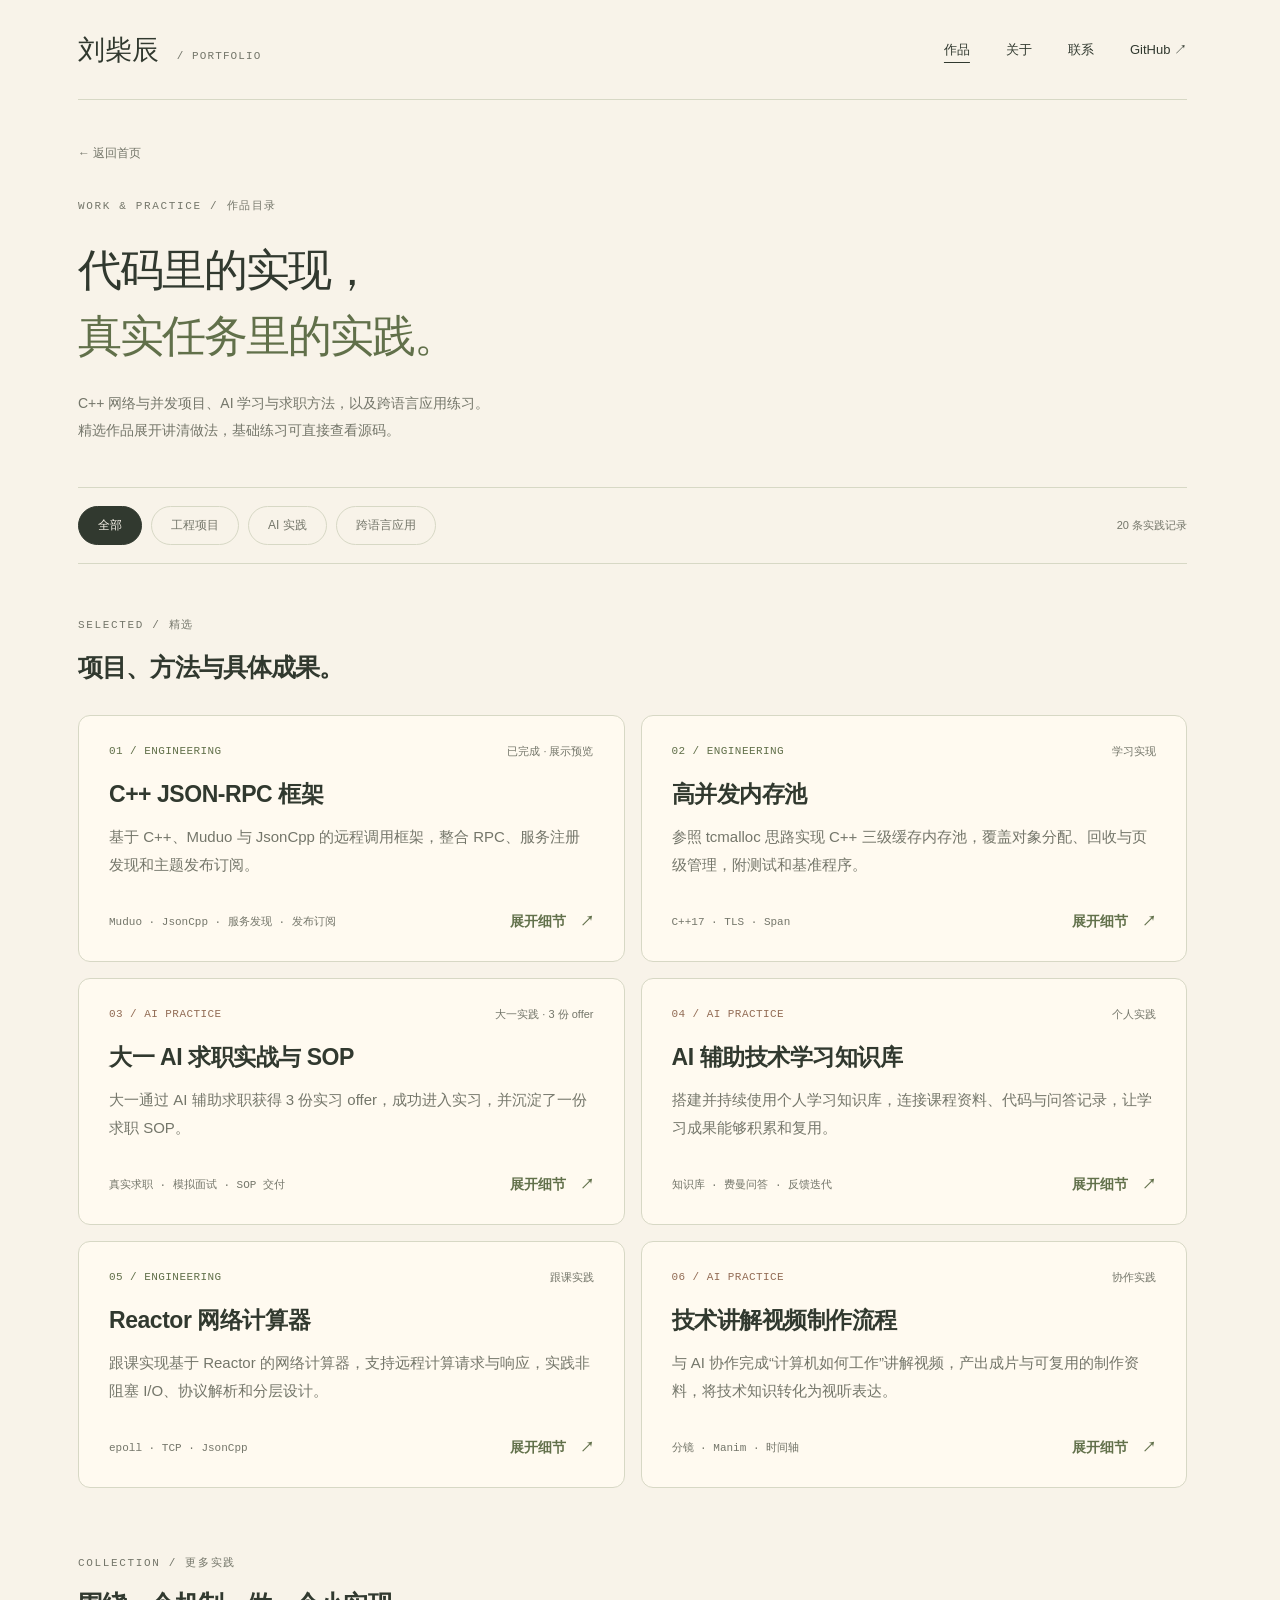
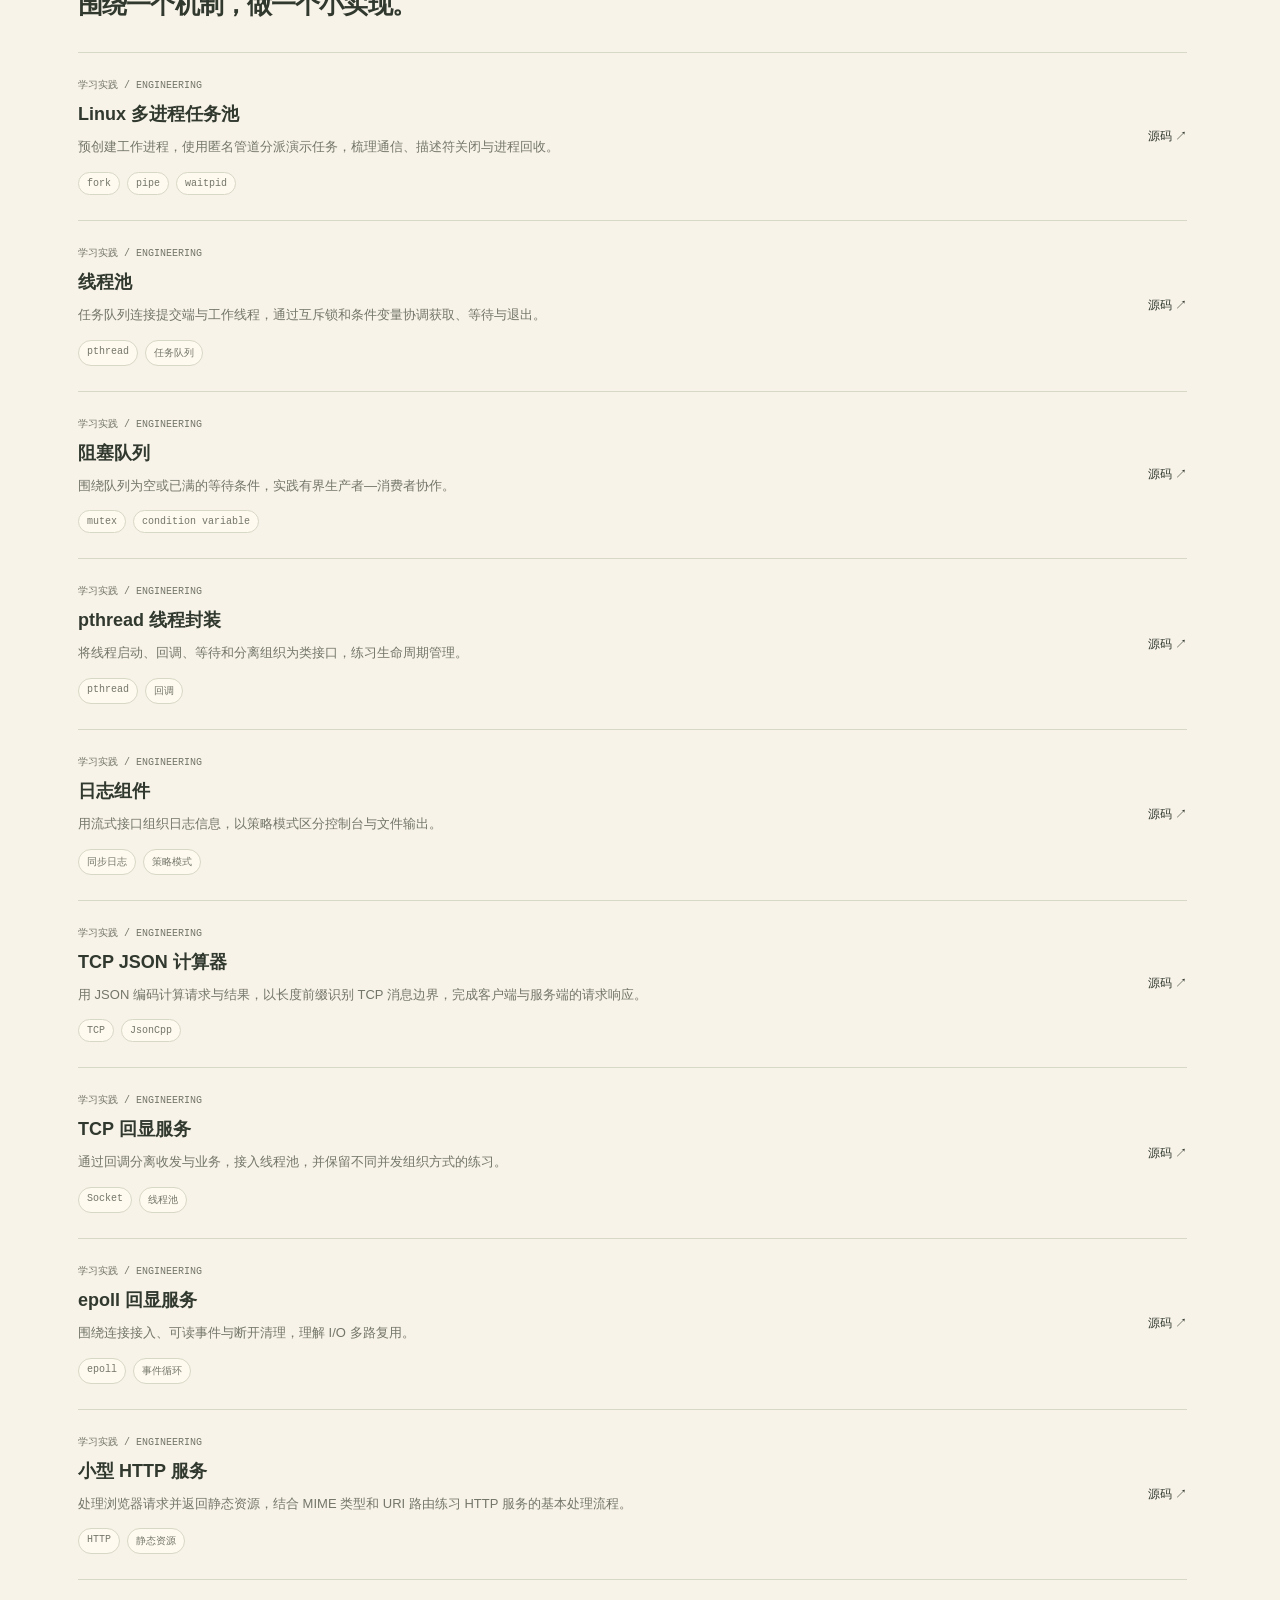
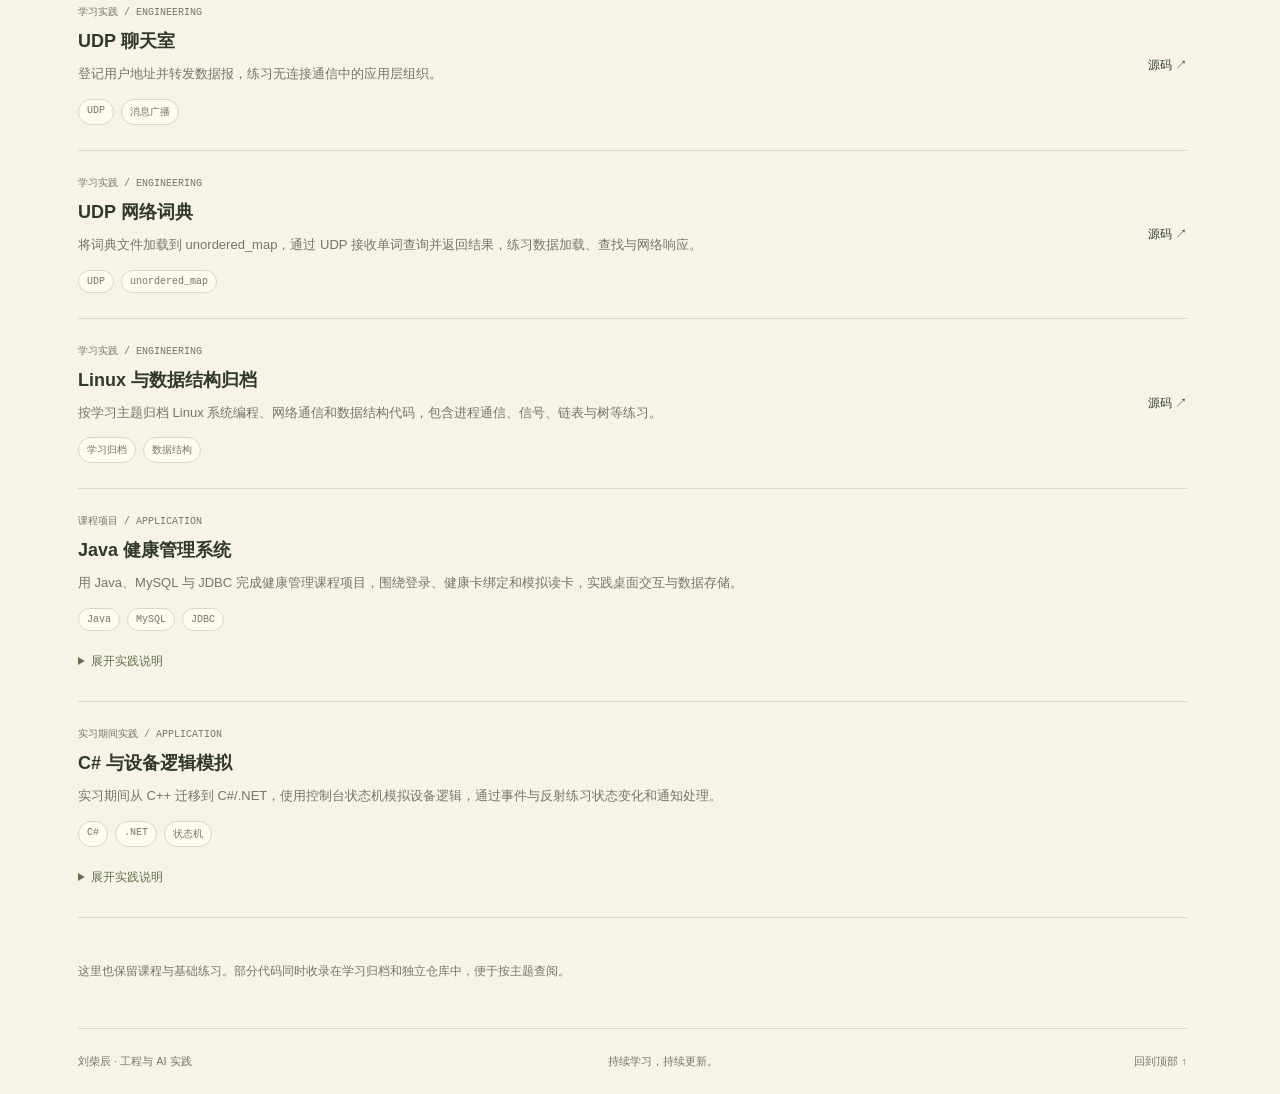
==== work/index.html @ eefc5c7c "Publish concise portfolio preview" ====
<!DOCTYPE html><html lang="zh-CN" data-theme="workshop"><head><meta charset="utf-8"><meta name="viewport" content="width=device-width,initial-scale=1"><meta name="description" content="C++ 工程项目、AI 协作与跨语言实践，以及可继续查看的源码和案例。"><meta name="robots" content="noindex,nofollow"><meta name="theme-color" content="#f8f3e9"><title>作品与实践 · 刘柴辰</title><link rel="icon" href="/favicon.svg" type="image/svg+xml"><link rel="canonical" href="https://mahiro726.github.io/work/"><meta property="og:type" content="website"><meta property="og:title" content="作品与实践 · 刘柴辰"><meta property="og:description" content="C++ 工程项目、AI 协作与跨语言实践，以及可继续查看的源码和案例。"><meta property="og:url" content="https://mahiro726.github.io/work/"><script>(function(){const themeColors = {"workshop":"#f8f3e9","ink":"#f4f4f1"};
const defaultTheme = "workshop";

      const requestedTheme = new URLSearchParams(location.search).get('theme');
      const selectedTheme = Object.hasOwn(themeColors, requestedTheme) ? requestedTheme : defaultTheme;
      document.documentElement.dataset.theme = selectedTheme;
      document.querySelector('meta[name="theme-color"]').content = themeColors[selectedTheme];
    })();</script><link rel="stylesheet" href="/_astro/SiteLayout._4VoCuMg.css"></head><body data-page="work"><a class="skip-link" href="#main">跳到正文</a><div class="site"><header class="site-nav"><a href="/" class="wordmark">刘柴辰<span> / PORTFOLIO</span></a><nav aria-label="主导航"><a href="/work/" aria-current="page">作品</a><a href="/#about">关于</a><a href="/#contact">联系</a><a href="https://github.com/mahiro726" target="_blank" rel="noopener noreferrer">GitHub ↗</a></nav></header><main id="main"><section class="directory-hero"><a class="breadcrumb" href="/">← 返回首页</a><span class="section-label">WORK & PRACTICE / 作品目录</span><h1>代码里的实现，<br><em>真实任务里的实践。</em></h1><p>C++ 网络与并发项目、AI 学习与求职方法，以及跨语言应用练习。<br>精选作品展开讲清做法，基础练习可直接查看源码。</p></section><div data-project-scope="all"><nav class="filter-bar" aria-label="筛选作品" data-filter-bar hidden><button type="button" data-filter="all" aria-pressed="true">全部</button><button type="button" data-filter="engineering" aria-pressed="false">工程项目</button><button type="button" data-filter="ai" aria-pressed="false">AI 实践</button><button type="button" data-filter="application" aria-pressed="false">跨语言应用</button><span data-filter-summary aria-live="polite">20 条实践记录</span></nav><section class="catalog-section" data-project-group><div class="section-top"><div><span class="section-label">SELECTED / 精选</span><h2>项目、方法与具体成果。</h2></div></div><div class="project-grid"><article class="project evidence-card" data-kind="engineering" data-project="json-rpc"><div class="evidence-kicker"><span>01 / ENGINEERING</span><span class="evidence-status">已完成 · 展示预览</span></div><h3>C++ JSON-RPC 框架</h3><p class="evidence-summary">基于 C++、Muduo 与 JsonCpp 的远程调用框架，整合 RPC、服务注册发现和主题发布订阅。</p><div class="evidence-footer"><span>Muduo · JsonCpp · 服务发现 · 发布订阅</span><a class="detail-trigger" href="/work/json-rpc/" data-detail="json-rpc" aria-label="展开C++ JSON-RPC 框架细节">展开细节 <span aria-hidden="true">↗</span></a></div></article><article class="project evidence-card" data-kind="engineering" data-project="memory-pool"><div class="evidence-kicker"><span>02 / ENGINEERING</span><span class="evidence-status">学习实现</span></div><h3>高并发内存池</h3><p class="evidence-summary">参照 tcmalloc 思路实现 C++ 三级缓存内存池，覆盖对象分配、回收与页级管理，附测试和基准程序。</p><div class="evidence-footer"><span>C++17 · TLS · Span</span><a class="detail-trigger" href="/work/memory-pool/" data-detail="memory-pool" aria-label="展开高并发内存池细节">展开细节 <span aria-hidden="true">↗</span></a></div></article><article class="project evidence-card" data-kind="ai" data-project="interview"><div class="evidence-kicker"><span>03 / AI PRACTICE</span><span class="evidence-status">大一实践 · 3 份 offer</span></div><h3>大一 AI 求职实战与 SOP</h3><p class="evidence-summary">大一通过 AI 辅助求职获得 3 份实习 offer，成功进入实习，并沉淀了一份求职 SOP。</p><div class="evidence-footer"><span>真实求职 · 模拟面试 · SOP 交付</span><a class="detail-trigger" href="/work/interview/" data-detail="interview" aria-label="展开大一 AI 求职实战与 SOP细节">展开细节 <span aria-hidden="true">↗</span></a></div></article><article class="project evidence-card" data-kind="ai" data-project="ai-learning"><div class="evidence-kicker"><span>04 / AI PRACTICE</span><span class="evidence-status">个人实践</span></div><h3>AI 辅助技术学习知识库</h3><p class="evidence-summary">搭建并持续使用个人学习知识库，连接课程资料、代码与问答记录，让学习成果能够积累和复用。</p><div class="evidence-footer"><span>知识库 · 费曼问答 · 反馈迭代</span><a class="detail-trigger" href="/work/ai-learning/" data-detail="ai-learning" aria-label="展开AI 辅助技术学习知识库细节">展开细节 <span aria-hidden="true">↗</span></a></div></article><article class="project evidence-card" data-kind="engineering" data-project="reactor-calculator"><div class="evidence-kicker"><span>05 / ENGINEERING</span><span class="evidence-status">跟课实践</span></div><h3>Reactor 网络计算器</h3><p class="evidence-summary">跟课实现基于 Reactor 的网络计算器，支持远程计算请求与响应，实践非阻塞 I/O、协议解析和分层设计。</p><div class="evidence-footer"><span>epoll · TCP · JsonCpp</span><a class="detail-trigger" href="/work/reactor-calculator/" data-detail="reactor-calculator" aria-label="展开Reactor 网络计算器细节">展开细节 <span aria-hidden="true">↗</span></a></div></article><article class="project evidence-card" data-kind="ai" data-project="technical-video"><div class="evidence-kicker"><span>06 / AI PRACTICE</span><span class="evidence-status">协作实践</span></div><h3>技术讲解视频制作流程</h3><p class="evidence-summary">与 AI 协作完成“计算机如何工作”讲解视频，产出成片与可复用的制作资料，将技术知识转化为视听表达。</p><div class="evidence-footer"><span>分镜 · Manim · 时间轴</span><a class="detail-trigger" href="/work/technical-video/" data-detail="technical-video" aria-label="展开技术讲解视频制作流程细节">展开细节 <span aria-hidden="true">↗</span></a></div></article></div></section><section class="catalog-section" data-project-group><div class="section-top"><div><span class="section-label">COLLECTION / 更多实践</span><h2>围绕一个机制，做一个小实现。</h2></div></div><div class="practice-list"><article class="practice-row" data-kind="engineering" id="practice-process-pool"><div><div class="row-meta">学习实践 / ENGINEERING</div><h3>Linux 多进程任务池</h3><p>预创建工作进程，使用匿名管道分派演示任务，梳理通信、描述符关闭与进程回收。</p><div class="tags"><span>fork</span><span>pipe</span><span>waitpid</span></div></div><a href="https://github.com/mahiro726/ProcessPool" class="row-action" target="_blank" rel="noopener noreferrer" aria-label="查看Linux 多进程任务池源码">源码 ↗</a></article><article class="practice-row" data-kind="engineering" id="practice-thread-pool"><div><div class="row-meta">学习实践 / ENGINEERING</div><h3>线程池</h3><p>任务队列连接提交端与工作线程，通过互斥锁和条件变量协调获取、等待与退出。</p><div class="tags"><span>pthread</span><span>任务队列</span></div></div><a href="https://github.com/mahiro726/ThreadPool" class="row-action" target="_blank" rel="noopener noreferrer" aria-label="查看线程池源码">源码 ↗</a></article><article class="practice-row" data-kind="engineering" id="practice-block-queue"><div><div class="row-meta">学习实践 / ENGINEERING</div><h3>阻塞队列</h3><p>围绕队列为空或已满的等待条件，实践有界生产者—消费者协作。</p><div class="tags"><span>mutex</span><span>condition variable</span></div></div><a href="https://github.com/mahiro726/BlockQueue" class="row-action" target="_blank" rel="noopener noreferrer" aria-label="查看阻塞队列源码">源码 ↗</a></article><article class="practice-row" data-kind="engineering" id="practice-thread"><div><div class="row-meta">学习实践 / ENGINEERING</div><h3>pthread 线程封装</h3><p>将线程启动、回调、等待和分离组织为类接口，练习生命周期管理。</p><div class="tags"><span>pthread</span><span>回调</span></div></div><a href="https://github.com/mahiro726/Thread" class="row-action" target="_blank" rel="noopener noreferrer" aria-label="查看pthread 线程封装源码">源码 ↗</a></article><article class="practice-row" data-kind="engineering" id="practice-logger"><div><div class="row-meta">学习实践 / ENGINEERING</div><h3>日志组件</h3><p>用流式接口组织日志信息，以策略模式区分控制台与文件输出。</p><div class="tags"><span>同步日志</span><span>策略模式</span></div></div><a href="https://github.com/mahiro726/Logger" class="row-action" target="_blank" rel="noopener noreferrer" aria-label="查看日志组件源码">源码 ↗</a></article><article class="practice-row" data-kind="engineering" id="practice-tcp-json"><div><div class="row-meta">学习实践 / ENGINEERING</div><h3>TCP JSON 计算器</h3><p>用 JSON 编码计算请求与结果，以长度前缀识别 TCP 消息边界，完成客户端与服务端的请求响应。</p><div class="tags"><span>TCP</span><span>JsonCpp</span></div></div><a href="https://github.com/mahiro726/tcp-json-calculator" class="row-action" target="_blank" rel="noopener noreferrer" aria-label="查看TCP JSON 计算器源码">源码 ↗</a></article><article class="practice-row" data-kind="engineering" id="practice-tcp-echo"><div><div class="row-meta">学习实践 / ENGINEERING</div><h3>TCP 回显服务</h3><p>通过回调分离收发与业务，接入线程池，并保留不同并发组织方式的练习。</p><div class="tags"><span>Socket</span><span>线程池</span></div></div><a href="https://github.com/mahiro726/tcp-echoserver" class="row-action" target="_blank" rel="noopener noreferrer" aria-label="查看TCP 回显服务源码">源码 ↗</a></article><article class="practice-row" data-kind="engineering" id="practice-epoll"><div><div class="row-meta">学习实践 / ENGINEERING</div><h3>epoll 回显服务</h3><p>围绕连接接入、可读事件与断开清理，理解 I/O 多路复用。</p><div class="tags"><span>epoll</span><span>事件循环</span></div></div><a href="https://github.com/mahiro726/EpollServer" class="row-action" target="_blank" rel="noopener noreferrer" aria-label="查看epoll 回显服务源码">源码 ↗</a></article><article class="practice-row" data-kind="engineering" id="practice-http"><div><div class="row-meta">学习实践 / ENGINEERING</div><h3>小型 HTTP 服务</h3><p>处理浏览器请求并返回静态资源，结合 MIME 类型和 URI 路由练习 HTTP 服务的基本处理流程。</p><div class="tags"><span>HTTP</span><span>静态资源</span></div></div><a href="https://github.com/mahiro726/httpserver" class="row-action" target="_blank" rel="noopener noreferrer" aria-label="查看小型 HTTP 服务源码">源码 ↗</a></article><article class="practice-row" data-kind="engineering" id="practice-udp-chat"><div><div class="row-meta">学习实践 / ENGINEERING</div><h3>UDP 聊天室</h3><p>登记用户地址并转发数据报，练习无连接通信中的应用层组织。</p><div class="tags"><span>UDP</span><span>消息广播</span></div></div><a href="https://github.com/mahiro726/UdpChatRoom" class="row-action" target="_blank" rel="noopener noreferrer" aria-label="查看UDP 聊天室源码">源码 ↗</a></article><article class="practice-row" data-kind="engineering" id="practice-udp-dictionary"><div><div class="row-meta">学习实践 / ENGINEERING</div><h3>UDP 网络词典</h3><p>将词典文件加载到 unordered_map，通过 UDP 接收单词查询并返回结果，练习数据加载、查找与网络响应。</p><div class="tags"><span>UDP</span><span>unordered_map</span></div></div><a href="https://github.com/mahiro726/udp-dictionary" class="row-action" target="_blank" rel="noopener noreferrer" aria-label="查看UDP 网络词典源码">源码 ↗</a></article><article class="practice-row" data-kind="engineering" id="practice-practice-codes"><div><div class="row-meta">学习实践 / ENGINEERING</div><h3>Linux 与数据结构归档</h3><p>按学习主题归档 Linux 系统编程、网络通信和数据结构代码，包含进程通信、信号、链表与树等练习。</p><div class="tags"><span>学习归档</span><span>数据结构</span></div></div><a href="https://github.com/mahiro726/practice-codes" class="row-action" target="_blank" rel="noopener noreferrer" aria-label="查看Linux 与数据结构归档源码">源码 ↗</a></article><article class="practice-row" data-kind="application" id="practice-java"><div><div class="row-meta">课程项目 / APPLICATION</div><h3>Java 健康管理系统</h3><p>用 Java、MySQL 与 JDBC 完成健康管理课程项目，围绕登录、健康卡绑定和模拟读卡，实践桌面交互与数据存储。</p><div class="tags"><span>Java</span><span>MySQL</span><span>JDBC</span></div><details class="row-detail"><summary>展开实践说明</summary><div><p>将界面操作、健康卡信息和数据库连接起来，练习一个桌面应用从输入到持久化的处理过程。</p><section><h4>主要功能</h4><p>用户登录、健康卡绑定、模拟刷卡与文件卡号读取。</p></section><section><h4>演示方式</h4><p>使用模拟卡号和文本文件输入完成课程演示，未接入真实读卡硬件。</p></section></div></details></div></article><article class="practice-row" data-kind="application" id="practice-csharp"><div><div class="row-meta">实习期间实践 / APPLICATION</div><h3>C# 与设备逻辑模拟</h3><p>实习期间从 C++ 迁移到 C#/.NET，使用控制台状态机模拟设备逻辑，通过事件与反射练习状态变化和通知处理。</p><div class="tags"><span>C#</span><span>.NET</span><span>状态机</span></div><details class="row-detail"><summary>展开实践说明</summary><div><p>在 8—9 月的软件方向实习中，我以已有 C++ 基础学习 C# 与 .NET，通过设备逻辑模拟熟悉新的语言机制。这段实习现已结束。</p><section><h4>语言迁移</h4><p>整理属性、封装、委托、事件与反射的用法，对照已有 C++ 知识理解差异。</p></section><section><h4>具体练习</h4><p>以控制台程序模拟设备状态变化和事件通知，并整理工作日报、岗位资料和个人学习知识库。这里展示模拟练习，不涉及企业原始文档或生产线交付。</p></section></div></details></div></article></div></section></div><p class="directory-note">这里也保留课程与基础练习。部分代码同时收录在学习归档和独立仓库中，便于按主题查阅。</p></main><footer class="site-footer"><span>刘柴辰 · 工程与 AI 实践</span><span>持续学习，持续更新。</span><a href="#main">回到顶部 ↑</a></footer></div><dialog id="project-dialog" class="project-dialog"><div data-dialog-content></div></dialog><template data-preview="json-rpc"><div class="detail-header"><div><span class="section-label">C++ / 远程调用 · 已完成 · 展示预览</span><h2 id="preview-title-json-rpc">C++ JSON-RPC 框架</h2></div><button type="button" class="detail-close" data-close-detail aria-label="关闭项目细节" autofocus>×</button></div><div class="detail-content"><p class="detail-intro">将远程调用、服务发现与主题消息整合到一套框架中，让业务代码通过统一接口使用网络能力。</p><section><h3>三类能力，一套通信底座</h3><ul><li>远程调用：支持同步、future 和回调三种方式。</li><li>服务发现：支持地址登记、查询与连接复用。</li><li>主题消息：支持发布、订阅与消息推送。</li></ul></section><section><h3>关键设计</h3><p>通信接口、底层实现与业务模块分层，统一处理消息编码、分发与响应匹配。</p></section><section><h3>展示说明</h3><p>本条暂按项目完成后的状态预览，不作为实际完成记录。</p></section><div class="detail-actions"><a class="detail-primary" href="/work/json-rpc/">阅读完整案例 ↗</a><a href="https://github.com/mahiro726/json_rpc" target="_blank" rel="noopener noreferrer">查看公开源码 ↗</a><button type="button" data-close-detail>返回浏览</button></div></div></template><template data-preview="memory-pool"><div class="detail-header"><div><span class="section-label">C++ / 内存与并发 · 学习实现</span><h2 id="preview-title-memory-pool">高并发内存池</h2></div><button type="button" class="detail-close" data-close-detail aria-label="关闭项目细节" autofocus>×</button></div><div class="detail-content"><p class="detail-intro">这是一个参照 tcmalloc 三级缓存思路的 C++ 学习实现，重点是理解对象复用、共享资源与页级管理如何配合。</p><section><h3>实现了什么</h3><ul><li>ThreadCache：通过 TLS 隔离各线程缓存，用自由链表保存可复用的小对象。</li><li>CentralCache：按尺寸分类组织共享对象，通过桶锁与批量调拨连接线程需求。</li><li>PageCache：以连续页和 Span 管理更粗粒度的内存资源。</li></ul></section><section><h3>源码与测试</h3><p>公开仓库包含三级缓存实现、测试和基准程序，展示对象复用、线程同步与页级管理的工程实践。</p></section><div class="detail-actions"><a class="detail-primary" href="/work/memory-pool/">阅读完整案例 ↗</a><a href="https://github.com/mahiro726/ConcurrentMemoryPool" target="_blank" rel="noopener noreferrer">查看公开源码 ↗</a><button type="button" data-close-detail>返回浏览</button></div></div></template><template data-preview="interview"><div class="detail-header"><div><span class="section-label">AI / 真实成果 · 大一实践 · 3 份 offer</span><h2 id="preview-title-interview">大一 AI 求职实战与 SOP</h2></div><button type="button" class="detail-close" data-close-detail aria-label="关闭项目细节" autofocus>×</button></div><div class="detail-content"><p class="detail-intro">在大一，将 AI 协作从日常使用带入真实求职，完成从准备、面试到获得实习的实践。</p><section><h3>我的角色</h3><p>主导求职准备、参加真实面试，并根据反馈调整；AI 作为辅助工具参与。</p></section><section><h3>结果与产出</h3><p>获得 3 份实习 offer，进入实习；将经历整理为求职 SOP，留下可复用的文档成果。</p></section><div class="detail-actions"><a class="detail-primary" href="/work/interview/">阅读完整案例 ↗</a><button type="button" data-close-detail>返回浏览</button></div></div></template><template data-preview="ai-learning"><div class="detail-header"><div><span class="section-label">AI / 学习与知识组织 · 个人实践</span><h2 id="preview-title-ai-learning">AI 辅助技术学习知识库</h2></div><button type="button" class="detail-close" data-close-detail aria-label="关闭项目细节" autofocus>×</button></div><div class="detail-content"><p class="detail-intro">从几个简单文件起步，在日常学习中逐步形成个人知识库，并持续根据使用反馈调整。</p><section><h3>已有产出</h3><p>课程资料索引、项目问答和易错点记录，形成能够持续积累的个人学习资料。</p></section><section><h3>我的参与</h3><p>确定学习目标、实际作答并推动调整；AI 协助整理与反馈。方法借鉴课程材料，也经过个人使用与迭代。</p></section><div class="detail-actions"><a class="detail-primary" href="/work/ai-learning/">阅读完整案例 ↗</a><button type="button" data-close-detail>返回浏览</button></div></div></template><template data-preview="reactor-calculator"><div class="detail-header"><div><span class="section-label">C++ / 网络与协议 · 跟课实践</span><h2 id="preview-title-reactor-calculator">Reactor 网络计算器</h2></div><button type="button" class="detail-close" data-close-detail aria-label="关闭项目细节" autofocus>×</button></div><div class="detail-content"><p class="detail-intro">以网络计算器为业务入口，跟课实践 Reactor 事件循环，沿着一次请求理解网络层和业务层的分工。</p><section><h3>关键实现</h3><ul><li>单线程 epoll 事件循环，管理连接接入、可读事件与断开处理。</li><li>非阻塞收发与缓冲区，处理 TCP 字节流而不是假设一次接收就是完整消息。</li><li>长度前缀协议与 JsonCpp，通过回调分开组织 I/O、报文处理和计算业务。</li></ul></section><section><h3>实践重点</h3><p>跟课完成网络层、协议层与计算业务的协作，作为后续学习 Muduo 与 RPC 的代码基础。</p></section><div class="detail-actions"><a class="detail-primary" href="/work/reactor-calculator/">阅读完整案例 ↗</a><a href="https://github.com/mahiro726/reactor-calculator" target="_blank" rel="noopener noreferrer">查看公开源码 ↗</a><button type="button" data-close-detail>返回浏览</button></div></div></template><template data-preview="technical-video"><div class="detail-header"><div><span class="section-label">AI / 技术讲解视频 · 协作实践</span><h2 id="preview-title-technical-video">技术讲解视频制作流程</h2></div><button type="button" class="detail-close" data-close-detail aria-label="关闭项目细节" autofocus>×</button></div><div class="detail-content"><p class="detail-intro">围绕“计算机如何工作”完成技术讲解视频，尝试用声音、图解与字幕呈现抽象知识。</p><section><h3>我的参与</h3><p>提出表达目标、检查呈现效果并推动调整，代码与制作环节由 AI 协作完成。</p></section><section><h3>成片与制作资料</h3><p>已有本地成片、分镜、时间轴与制作脚本；视频素材公开范围确认后，再提供播放入口。</p></section><div class="detail-actions"><a class="detail-primary" href="/work/technical-video/">阅读完整案例 ↗</a><button type="button" data-close-detail>返回浏览</button></div></div></template><template data-preview="java"><div class="detail-header"><div><span class="section-label">APPLICATION / 跨语言应用 · 课程项目</span><h2 id="preview-title-java">Java 健康管理系统</h2></div><button type="button" class="detail-close" data-close-detail aria-label="关闭项目细节" autofocus>×</button></div><div class="detail-content"><p class="detail-intro">将界面操作、健康卡信息和数据库连接起来，练习一个桌面应用从输入到持久化的处理过程。</p><section><h3>主要功能</h3><p>用户登录、健康卡绑定、模拟刷卡与文件卡号读取。</p></section><section><h3>演示方式</h3><p>使用模拟卡号和文本文件输入完成课程演示，未接入真实读卡硬件。</p></section><div class="detail-actions"><button type="button" data-close-detail>返回浏览</button></div></div></template><template data-preview="csharp"><div class="detail-header"><div><span class="section-label">APPLICATION / 跨语言应用 · 实习期间实践</span><h2 id="preview-title-csharp">C# 与设备逻辑模拟</h2></div><button type="button" class="detail-close" data-close-detail aria-label="关闭项目细节" autofocus>×</button></div><div class="detail-content"><p class="detail-intro">在 8—9 月的软件方向实习中，我以已有 C++ 基础学习 C# 与 .NET，通过设备逻辑模拟熟悉新的语言机制。这段实习现已结束。</p><section><h3>语言迁移</h3><p>整理属性、封装、委托、事件与反射的用法，对照已有 C++ 知识理解差异。</p></section><section><h3>具体练习</h3><p>以控制台程序模拟设备状态变化和事件通知，并整理工作日报、岗位资料和个人学习知识库。这里展示模拟练习，不涉及企业原始文档或生产线交付。</p></section><div class="detail-actions"><button type="button" data-close-detail>返回浏览</button></div></div></template><script type="module">var e=new URLSearchParams(location.search).get(`theme`);function t(t){e&&document.documentElement.dataset.theme===e&&t.querySelectorAll(`a[href]`).forEach(t=>{let n=new URL(t.href,location.href);n.origin===location.origin&&[`http:`,`https:`].includes(n.protocol)&&(n.searchParams.set(`theme`,e),t.href=`${n.pathname}${n.search}${n.hash}`)})}t(document),document.querySelectorAll(`[data-project-scope]`).forEach(e=>{let t=e.querySelector(`[data-filter-bar]`);if(!t)return;let n=[...e.querySelectorAll(`[data-kind]`)],r=[...t.querySelectorAll(`[data-filter]`)],i=t.querySelector(`[data-filter-summary]`);r.forEach(t=>t.addEventListener(`click`,()=>{let a=t.dataset.filter;n.forEach(e=>{e.hidden=a!==`all`&&e.dataset.kind!==a}),r.forEach(e=>e.setAttribute(`aria-pressed`,String(e===t))),e.querySelectorAll(`[data-project-group]`).forEach(e=>{e.hidden=![...e.querySelectorAll(`[data-kind]`)].some(e=>!e.hidden)}),i&&(i.textContent=`${n.filter(e=>!e.hidden).length} 项实践`)})),t.hidden=!1});var n=document.querySelector(`#project-dialog`),r=n?.querySelector(`[data-dialog-content]`);if(n&&r&&typeof n.showModal==`function`){let e=new Map([...document.querySelectorAll(`template[data-preview]`)].map(e=>[e.dataset.preview,e])),i=null;document.querySelectorAll(`a[data-detail]`).forEach(a=>{let o=e.get(a.dataset.detail);o&&(a.setAttribute(`aria-haspopup`,`dialog`),a.addEventListener(`click`,e=>{if(e.button!==0||e.metaKey||e.ctrlKey||e.shiftKey||e.altKey)return;e.preventDefault(),i=a,r.replaceChildren(o.content.cloneNode(!0)),t(r);let s=r.querySelector(`h2`);s&&n.setAttribute(`aria-labelledby`,s.id),n.showModal(),n.scrollTop=0}))}),n.addEventListener(`click`,e=>{e.target instanceof Element&&e.target.closest(`[data-close-detail]`)&&n.close()}),n.addEventListener(`keydown`,e=>{if(e.key!==`Tab`)return;let t=[...r.querySelectorAll(`a[href],button:not([disabled]),[tabindex]:not([tabindex="-1"])`)].filter(e=>e.getClientRects().length>0),n=t[0],i=t.at(-1);n&&i&&(e.shiftKey&&document.activeElement===n?(e.preventDefault(),i.focus()):!e.shiftKey&&document.activeElement===i&&(e.preventDefault(),n.focus()))});let a=!1,o=e=>{let t=n.getBoundingClientRect();return e.clientX<t.left||e.clientX>t.right||e.clientY<t.top||e.clientY>t.bottom};n.addEventListener(`pointerdown`,e=>{a=e.target===n&&o(e)}),n.addEventListener(`click`,e=>{a&&e.target===n&&o(e)&&n.close(),a=!1}),n.addEventListener(`close`,()=>{i?.focus({preventScroll:!0}),i=null})}</script></body></html>
---- _astro/SiteLayout._4VoCuMg.css ----
:root{color-scheme:light;--paper:#f8f3e9;--surface:#fffaf0;--ink:#31392f;--muted:#74766a;--line:#d7d8c5;--accent:#61704a;--accent-contrast:#fffaf0;--soft:#ecebdc;--secondary:#926c55;--wash:#edeedc;--font-body:"Segoe UI", "Microsoft YaHei", sans-serif;--font-display:"Noto Serif SC", "SimSun", serif;--font-code:Consolas, "Microsoft YaHei", monospace;--page-max:1440px;--page-gutter:78px;--section-space:48px;--hero-columns:1.1fr 1fr;--hero-gap:25px;--card-columns:repeat(2, minmax(0, 1fr));--card-gap:16px;--card-padding:28px 30px 24px;--radius:12px;--radius-large:16px;--button-radius:30px;--card-shadow:none;--card-hover-shadow:0 5px 18px #61704a0a;--card-hover-border:#abb798;--art-background:linear-gradient(135deg, #eee8d8, #e6e9d3);--art-radius:48% 48% 18px 18px;--art-rotation:-5deg;--layer-skew:-5deg;--layer-one:#e5eab9;--layer-two:#f3d4bd;--layer-three:#f5e7ad;--layer-shadow:9px 10px 0 #b7c499, 10px 11px 0 #7e8e63;--honor-rotation:2deg;--note-rotation:7deg;--case-max:780px}*{box-sizing:border-box}html{scroll-behavior:smooth;scrollbar-gutter:stable;scroll-padding-top:28px}body{font-family:var(--font-body);-webkit-font-smoothing:antialiased;color:var(--ink);background:var(--paper);margin:0}[hidden]{display:none!important}a{color:inherit;text-decoration:none}button{font:inherit;cursor:pointer}a,button{touch-action:manipulation}a:hover{color:var(--accent)}:focus-visible{outline:3px solid var(--accent);outline-offset:5px}h1,h2,h3,p{margin:0}img,svg{max-width:100%}h1,h2,h3,p,a{overflow-wrap:break-word}.site{max-width:var(--page-max);padding:0 var(--page-gutter);margin:auto}.skip-link{background:var(--ink);color:var(--paper);z-index:10;padding:12px 18px;position:absolute;top:12px;left:16px;transform:translateY(-160%)}.skip-link:focus{transform:none}.site-nav{border-bottom:1px solid var(--line);justify-content:space-between;align-items:center;gap:20px;height:100px;display:flex}.wordmark{font:27px var(--font-display);white-space:nowrap}.wordmark span{font:11px var(--font-code);color:var(--muted);letter-spacing:.1em;margin-left:10px}.site-nav nav{gap:36px;font-size:13px;display:flex}.site-nav a[aria-current=page]{text-underline-offset:8px;text-decoration:underline}.site-footer{border-top:1px solid var(--line);color:var(--muted);flex-wrap:wrap;justify-content:space-between;gap:20px;padding:25px 0;font-size:11px;display:flex}.site-footer a{white-space:nowrap}.eyebrow,.section-label{font:11px/1.7 var(--font-code);letter-spacing:.15em;color:var(--muted)}.eyebrow{flex-wrap:wrap;align-items:center;gap:12px;display:flex}.dot{background:var(--accent);border-radius:50%;width:6px;height:6px}.separator{opacity:.5}h1{font:500 clamp(36px, 4.1vw, 62px)/1.45 var(--font-display);letter-spacing:-.045em;margin:30px 0 22px}h1 em{color:var(--accent);font-style:normal}h2{letter-spacing:-.035em;margin-top:13px;font-size:27px;font-weight:600;line-height:1.55}.hero{grid-template-columns:var(--hero-columns);align-items:center;gap:var(--hero-gap);min-height:610px;padding:70px 0 64px;display:grid}.hero>div{min-width:0}.intro{max-width:530px;color:var(--muted);font-size:15px;line-height:1.95}.primary{background:var(--ink);color:var(--paper);border-radius:var(--button-radius);justify-content:space-between;align-items:center;gap:45px;margin-top:29px;padding:15px 20px;font-size:13px;display:inline-flex}.primary:hover{color:var(--accent-contrast);background:var(--accent)}.hero-note{letter-spacing:.08em;color:var(--muted);margin-top:25px;font-size:11px}.hero-art{background:var(--art-background);border-radius:var(--art-radius);min-height:475px;padding:40px 18px 30px 28px;position:relative}.cache-art{height:370px;transform:rotate(var(--art-rotation));position:relative}.art-caption,.art-foot{font:9px var(--font-code);letter-spacing:.1em;color:var(--muted);justify-content:space-between;display:flex;position:absolute;left:0;right:0}.art-caption{top:0}.art-foot{font-size:10px;bottom:-8px}.cache-layer{border:1px solid var(--card-hover-border);border-radius:var(--radius);width:87%;height:74px;box-shadow:var(--layer-shadow);transform:skewY(var(--layer-skew));align-items:center;gap:15px;padding:16px 20px;display:flex;position:absolute}.l1{background:var(--layer-one);top:45px;left:0}.l2{background:var(--layer-two);top:151px;left:5%}.l3{background:var(--layer-three);top:257px;left:10%}.layer-number{font:11px var(--font-code);color:var(--accent)}.cache-layer strong{font:15px var(--font-code);display:block}.cache-layer small{color:var(--muted);margin-top:7px;font-size:10px;display:block}.blocks{gap:4px;margin-left:auto;display:flex}.blocks i{background:var(--accent);opacity:.8;width:10px;height:20px}.l2 .blocks i{width:16px}.l3 .blocks i{width:23px}.connector{border-left:1px solid var(--accent);border-bottom:1px solid var(--accent);width:46%;height:32px;position:absolute;left:15%}.connector span{font:9px var(--font-body);color:var(--muted);position:absolute;top:12px;left:8px}.co1{top:119px}.co2{top:225px;left:20%}.connector:after{content:"";background:var(--accent);width:6px;height:6px;position:absolute;bottom:-3px;right:-3px}.floating-note{font:11px var(--font-display);background:var(--surface);box-shadow:var(--card-hover-shadow);transform:rotate(var(--note-rotation));border:1px solid var(--line);padding:16px 19px;position:absolute;bottom:5px;right:-8px}.section-top{justify-content:space-between;align-items:flex-end;gap:20px;margin-bottom:28px;display:flex}.section-more{white-space:nowrap;color:var(--muted);font-size:12px}.works{padding:var(--section-space) 0 60px;border-top:1px solid var(--line)}.works-intro{color:var(--muted);margin-top:-8px;margin-bottom:24px;font-size:15px;line-height:1.8}.project-grid{grid-template-columns:var(--card-columns);gap:var(--card-gap);align-items:stretch;display:grid}.evidence-card{padding:var(--card-padding);background:var(--surface);border:1px solid var(--line);border-radius:var(--radius);min-width:0;box-shadow:var(--card-shadow);flex-direction:column;transition:border-color .18s,box-shadow .18s;display:flex}.evidence-card:hover{border-color:var(--card-hover-border);box-shadow:var(--card-hover-shadow)}.evidence-kicker{font:11px var(--font-code);color:var(--accent);letter-spacing:.04em;justify-content:space-between;align-items:center;gap:12px;display:flex}.evidence-status{font:11px var(--font-body);color:var(--muted);letter-spacing:0;white-space:nowrap}.evidence-card[data-kind=ai] .evidence-kicker{color:var(--secondary)}.evidence-card h3{letter-spacing:-.02em;margin:18px 0 12px;font-size:23px;line-height:1.5}.evidence-summary{color:var(--muted);font-size:15px;line-height:1.85}.evidence-footer{flex-wrap:wrap;justify-content:space-between;align-items:center;gap:16px;margin-top:auto;padding-top:28px;display:flex}.evidence-footer>span{font:11px var(--font-code);color:var(--muted)}.detail-trigger{color:var(--accent);white-space:nowrap;align-items:center;gap:14px;padding:6px 0;font-size:14px;font-weight:600;display:inline-flex}.detail-trigger:hover{color:var(--ink)}.tags{flex-wrap:wrap;gap:7px;margin-top:16px;display:flex}.tags span{font:10px var(--font-code);color:var(--muted);border:1px solid var(--line);border-radius:var(--button-radius);background:var(--surface);padding:5px 8px}.text-link{border-bottom:1px solid var(--line);gap:35px;margin-top:20px;padding-bottom:6px;font-size:12px;display:inline-flex}.filter-bar{border-top:1px solid var(--line);border-bottom:1px solid var(--line);flex-wrap:wrap;align-items:center;gap:9px;margin:8px 0 28px;padding:18px 0;display:flex}.filter-bar button{color:var(--muted);border:1px solid var(--line);border-radius:var(--button-radius);background:0 0;padding:10px 19px;font-size:12px}.filter-bar button[aria-pressed=true]{background:var(--ink);color:var(--paper);border-color:var(--ink)}.filter-bar>span{color:var(--muted);margin-left:auto;font-size:11px}.home-filter{border:0;gap:8px;margin:0 0 23px;padding:0}.home-filter button{background:var(--surface);border-radius:var(--radius);padding:11px 19px;font-size:13px}.home-filter>span{font-size:12px}.project-dialog{border:1px solid var(--line);border-radius:var(--radius-large);width:min(780px,100vw - 40px);max-height:calc(100dvh - 64px);color:var(--ink);background:var(--surface);box-shadow:0 22px 90px color-mix(in srgb, var(--ink) 25%, transparent);overscroll-behavior:contain;padding:0;overflow:auto}.project-dialog::backdrop{background:color-mix(in srgb, var(--ink) 45%, transparent);backdrop-filter:blur(3px)}html:has(.project-dialog[open]){overflow:hidden}.detail-header{border-bottom:1px solid var(--line);background:var(--surface);z-index:1;justify-content:space-between;align-items:flex-start;gap:20px;padding:30px 34px 25px;display:flex;position:sticky;top:0}.detail-header h2{letter-spacing:-.02em;margin:10px 0 0;font-size:27px;line-height:1.5}.detail-close{border:1px solid var(--line);background:var(--paper);width:40px;height:40px;color:var(--muted);font:27px/1 var(--font-body);border-radius:50%;flex-shrink:0}.detail-content{padding:26px 34px 30px}.detail-content p,.detail-content li{color:var(--muted);font-size:15px;line-height:1.9}.detail-content .detail-intro{color:var(--ink);margin:0 0 28px;font-size:16px;line-height:1.85}.detail-content section+section{margin-top:25px}.detail-content h3{margin:0 0 10px;font-size:16px}.detail-content ul{margin:0;padding-left:21px}.detail-content li+li{margin-top:7px}.detail-actions{border-top:1px solid var(--line);flex-wrap:wrap;align-items:center;gap:19px;margin-top:28px;padding-top:25px;display:flex}.detail-actions a,.detail-actions button{color:var(--accent);font-size:13px}.detail-actions a{text-underline-offset:5px;text-decoration:underline}.detail-actions .detail-primary{color:var(--accent-contrast);background:var(--accent);border-radius:var(--radius);padding:11px 17px;text-decoration:none}.detail-actions button{color:var(--muted);background:0 0;border:0;margin-left:auto;padding:8px 0}.ongoing{border:1px solid var(--line);border-radius:var(--radius);background:var(--wash);align-items:center;gap:40px;margin:0 0 45px;padding:30px 35px;display:flex}.ongoing h3{margin:13px 0 9px;font-size:21px}.ongoing p{color:var(--muted);max-width:720px;font-size:13px;line-height:1.9}.ongoing>a{white-space:nowrap;gap:22px;margin-left:auto;font-size:12px;display:flex}.method{background:var(--soft);border-radius:var(--radius-large);margin-bottom:40px;padding:35px 35px 20px}.method-title{grid-template-columns:1fr 1fr;align-items:end;gap:32px;display:grid}.method-title h2{font-family:var(--font-display)}.method-title>p{color:var(--muted);max-width:400px;font-size:14px;line-height:1.9}.method-grid{grid-template-columns:repeat(3,minmax(0,1fr));gap:26px;margin-top:35px;display:grid}.method-grid>div{border-top:1px solid var(--line);padding:22px 0}.method-grid span{font:10px var(--font-code);color:var(--accent)}.method-grid h3{margin:15px 0 10px;font-size:17px}.method-grid p{color:var(--muted);font-size:13px;line-height:1.8}.about{border-top:1px solid var(--line);grid-template-columns:1.3fr 1fr;gap:40px;padding:50px 0;display:grid}.about p{color:var(--muted);margin-top:20px;font-size:14px;line-height:1.9}.honors{transform:rotate(var(--honor-rotation));border:1px solid var(--line);background:var(--surface);border-radius:var(--radius);grid-template-columns:1fr 1fr;align-content:center;gap:18px;padding:27px;display:grid}.honors span{color:var(--muted);font-size:11px;display:block}.honors strong{margin-top:10px;font-size:35px;font-weight:500;display:block}.honors p{grid-column:1/-1;margin-top:4px}.honors .honor-name{font-size:12px;line-height:1.9}.now-section{border-top:1px solid var(--line);grid-template-columns:.55fr 1.45fr;gap:40px;padding:35px 0 48px;display:grid}.now-section p{color:var(--muted);max-width:760px;font-size:14px;line-height:1.9}.now-section a{gap:23px;margin-top:20px;font-size:12px;display:inline-flex}.breadcrumb,.breadcrumbs{color:var(--muted);font-size:12px}.directory-hero{padding:45px 0 35px}.directory-hero .breadcrumb{margin-bottom:35px;display:block}.directory-hero>.section-label{display:block}.directory-hero h1{margin:22px 0 20px;font-size:44px;line-height:1.5}.directory-hero p{color:var(--muted);font-size:14px;line-height:1.95}.catalog-section{padding:22px 0 42px}.catalog-section .ongoing{margin:0}.catalog-section .section-top h2{font-size:25px}.practice-row{border-top:1px solid var(--line);justify-content:space-between;gap:30px;padding:25px 0;display:flex}.practice-row>div{min-width:0}.practice-row:last-child{border-bottom:1px solid var(--line)}.row-meta{font:10px var(--font-code);color:var(--muted);margin-bottom:10px}.practice-row h3{font-size:18px}.practice-row p{color:var(--muted);max-width:880px;margin-top:9px;font-size:13px;line-height:1.9}.practice-row .tags{margin-top:12px}.row-action{white-space:nowrap;align-self:center;font-size:12px}.row-detail{margin-top:16px}.row-detail summary{color:var(--accent);cursor:pointer;padding:6px 0;font-size:12px}.row-detail h4{margin:20px 0 5px;font-size:13px}.row-detail li{color:var(--muted);font-size:13px;line-height:1.9}.directory-note{color:var(--muted);padding:0 0 45px;font-size:12px;line-height:1.9}.breadcrumbs{flex-wrap:wrap;gap:14px;padding-top:31px;display:flex}.case-hero{border-bottom:1px solid var(--line);grid-template-columns:1.15fr 1fr;align-items:center;gap:60px;padding:52px 0 65px;display:grid}.case-hero h1{margin:25px 0 22px;font-size:48px;line-height:1.4}.case-hero-text{display:block}.case-hero-text>div{max-width:var(--case-max)}.case-lede{color:var(--muted);font-size:15px;line-height:2}.case-status{flex-wrap:wrap;gap:8px;margin-top:22px;display:flex}.case-status span{background:var(--soft);border:1px solid var(--line);border-radius:var(--button-radius);color:var(--accent);padding:6px 12px;font-size:11px}.case-hero .tags{max-width:420px}.case-hero .primary{margin-top:26px;font-size:12px}.case-layout{grid-template-columns:minmax(0, var(--case-max)) minmax(160px, 1fr);gap:64px;padding:45px 0 60px;display:grid}.case-body{min-width:0}.prose{color:var(--muted);overflow-wrap:anywhere;font-size:16px;line-height:1.95}.prose h2{color:var(--ink);margin:48px 0 20px;padding-top:8px;font-size:26px}.prose h2:first-child{margin-top:0}.prose h3{color:var(--ink);margin:30px 0 14px;font-size:19px}.prose p,.prose ul,.prose ol{margin:16px 0}.prose ul,.prose ol{padding-left:24px}.prose li+li{margin-top:8px}.prose strong{color:var(--ink);font-weight:600}.prose a{color:var(--accent);text-underline-offset:4px;text-decoration:underline}.prose code{font:.9em var(--font-code);background:var(--soft);border-radius:3px;padding:2px 5px}.prose pre{border-radius:var(--radius);padding:20px;overflow-x:auto}.prose pre code{background:0 0;padding:0}.prose blockquote{border-left:3px solid var(--accent);background:var(--soft);margin:25px 0;padding:2px 20px}.prose table{border-collapse:collapse;table-layout:fixed;width:100%;margin:24px 0;font-size:14px}.prose th,.prose td{text-align:left;border:1px solid var(--line);vertical-align:top;padding:14px 16px}.prose th{background:var(--soft);color:var(--ink);font-weight:600}.case-toc{border-left:1px solid var(--line);align-self:start;padding:15px 0 10px 24px;position:sticky;top:35px}.case-toc>.section-label{margin-bottom:20px;display:block}.case-toc a{color:var(--muted);padding:9px 0;font-size:12px;line-height:1.8;display:block}.case-toc .toc-back{border-top:1px solid var(--line);margin-top:20px;padding-top:18px}.related-work{border-top:1px solid var(--line);padding:35px 0 50px}.related-grid{grid-template-columns:1fr 1fr;gap:20px;margin-top:26px;display:grid}.related-grid a{border:1px solid var(--line);border-radius:var(--radius);background:var(--surface);padding:25px}.related-grid span{font:11px var(--font-code);color:var(--muted)}.related-grid h3{margin:14px 0;font-size:19px}.related-grid p{color:var(--muted);font-size:13px;line-height:1.9}.not-found{min-height:65vh;padding:80px 0}.not-found p{color:var(--muted);line-height:1.9}.not-found .text-link{margin-left:25px}@media (width<=1050px){.site{--page-gutter:42px}.hero h1{font-size:44px}.cache-layer{gap:10px;padding:12px}.cache-layer strong{font-size:13px}.blocks{gap:3px}.blocks i{width:7px}.l2 .blocks i{width:10px}.l3 .blocks i{width:15px}.hero-art{padding-left:16px;padding-right:16px}.case-hero{gap:30px}.case-hero h1{font-size:40px}.case-layout{gap:32px}.evidence-card{padding:24px}.evidence-kicker{font-size:10px}}@media (width<=700px){.site{--page-gutter:24px;--card-columns:1fr;--card-gap:14px}.site-nav{height:75px}.wordmark{font-size:23px}.wordmark span{display:none}.site-nav nav{gap:20px;font-size:12px}.hero{grid-template-columns:1fr;gap:40px;min-height:0;padding:40px 0 44px}.hero h1{margin:24px 0 19px;font-size:clamp(32px,8vw,45px)}.intro{font-size:14px}.hero-note{font-size:10px}.hero-art{min-height:420px;padding:25px 16px}.cache-art{height:350px}.cache-layer{padding:14px}.cache-layer strong{font-size:14px}.l1{top:38px}.l2{top:138px}.l3{top:238px}.co1{height:26px;top:112px}.co2{height:26px;top:212px}.art-caption{font-size:8px}.art-foot{font-size:9px}.floating-note{font-size:10px;right:3px}.section-top{gap:14px;margin-bottom:22px}h2{font-size:23px}.works{padding-top:35px;padding-bottom:40px}.works-intro{margin-top:-5px;font-size:13px}.evidence-card h3{margin-top:16px;font-size:21px}.evidence-summary{font-size:14px}.evidence-footer{padding-top:24px}.evidence-footer>span{font-size:10px}.detail-trigger{font-size:13px}.home-filter button{padding:10px 15px;font-size:12px}.home-filter>span{font-size:10px}.project-dialog{width:calc(100vw - 24px);max-height:calc(100dvh - 28px)}.detail-header{gap:10px;padding:22px 22px 19px}.detail-header .section-label{letter-spacing:.07em;font-size:9px;line-height:1.9}.detail-header h2{font-size:22px}.detail-close{width:36px;height:36px;font-size:24px}.detail-content{padding:22px}.detail-content .detail-intro{font-size:15px}.detail-content p,.detail-content li{font-size:14px}.detail-actions{gap:18px}.detail-actions button{margin-left:0}.ongoing{padding:25px;display:block}.ongoing>a{margin-top:20px}.method-title,.method-grid,.about,.now-section{grid-template-columns:1fr}.method-title{gap:20px}.method-grid{gap:0;margin-top:30px}.method{padding:28px 22px 10px}.about{gap:28px}.honors{margin:5px 8px 0}.now-section{gap:18px}.site-footer{font-size:10px}.site-footer>span:nth-child(2){display:none}.directory-hero h1{font-size:34px}.filter-bar>span{font-size:10px}.practice-row{gap:20px}.practice-row h3{font-size:17px}.case-hero{grid-template-columns:1fr;gap:40px;padding:35px 0 40px}.case-hero h1{font-size:36px}.case-layout{flex-direction:column;gap:30px;padding-top:30px;display:flex}.case-toc{background:var(--soft);border-radius:var(--radius);border:0;order:-1;padding:15px 20px;position:static}.case-toc>.section-label{margin-bottom:10px}.case-toc a{margin-right:15px;padding:5px 0;font-size:11px;display:inline-block}.case-toc .toc-back{display:none}.prose{font-size:15px}.prose h2{font-size:23px}.prose th,.prose td{padding:10px 8px;font-size:12px}.related-grid{grid-template-columns:1fr}.not-found h1{font-size:34px}}@media (width<=380px){.site{--page-gutter:18px}.site-nav nav{gap:12px}.wordmark{font-size:21px}.evidence-card{padding:21px}.evidence-kicker{gap:7px;font-size:9px}.evidence-status{font-size:10px}.evidence-card h3{font-size:20px}.home-filter button{padding:9px 11px}.home-filter>span{width:100%;margin:5px 0 0}.blocks{display:none}.practice-row{flex-direction:column;gap:12px}.row-action{align-self:flex-start}.section-more{font-size:10px}.section-top h2{font-size:21px}.detail-header,.detail-content{padding:20px 17px}.detail-header h2{font-size:20px}}@media (prefers-reduced-motion:reduce){html{scroll-behavior:auto}.evidence-card{transition:none}}:root[data-theme=workshop]{--paper:#f8f3e9;--surface:#fffaf0;--ink:#31392f;--muted:#74766a;--line:#d7d8c5;--accent:#61704a;--accent-contrast:#fffaf0}:root[data-theme=ink]{--paper:#f4f4f1;--surface:#fff;--ink:#202420;--muted:#656963;--line:#d2d5cf;--accent:#244b77;--accent-contrast:#fff;--soft:#e9ece8;--secondary:#3f5470;--wash:#e9ece8;--font-display:"Segoe UI", "Microsoft YaHei", sans-serif;--radius:2px;--radius-large:4px;--button-radius:3px;--card-shadow:3px 3px 0 #dce0d8;--card-hover-shadow:5px 5px 0 #dce0d8;--card-hover-border:#8b9784;--card-gap:22px;--art-background:#e5e9e3;--art-radius:4px;--art-rotation:0deg;--layer-skew:0deg;--layer-one:#e6e9e3;--layer-two:#edf0eb;--layer-three:#fff;--layer-shadow:4px 4px 0 #a8b3a1;--honor-rotation:0deg;--note-rotation:0deg}
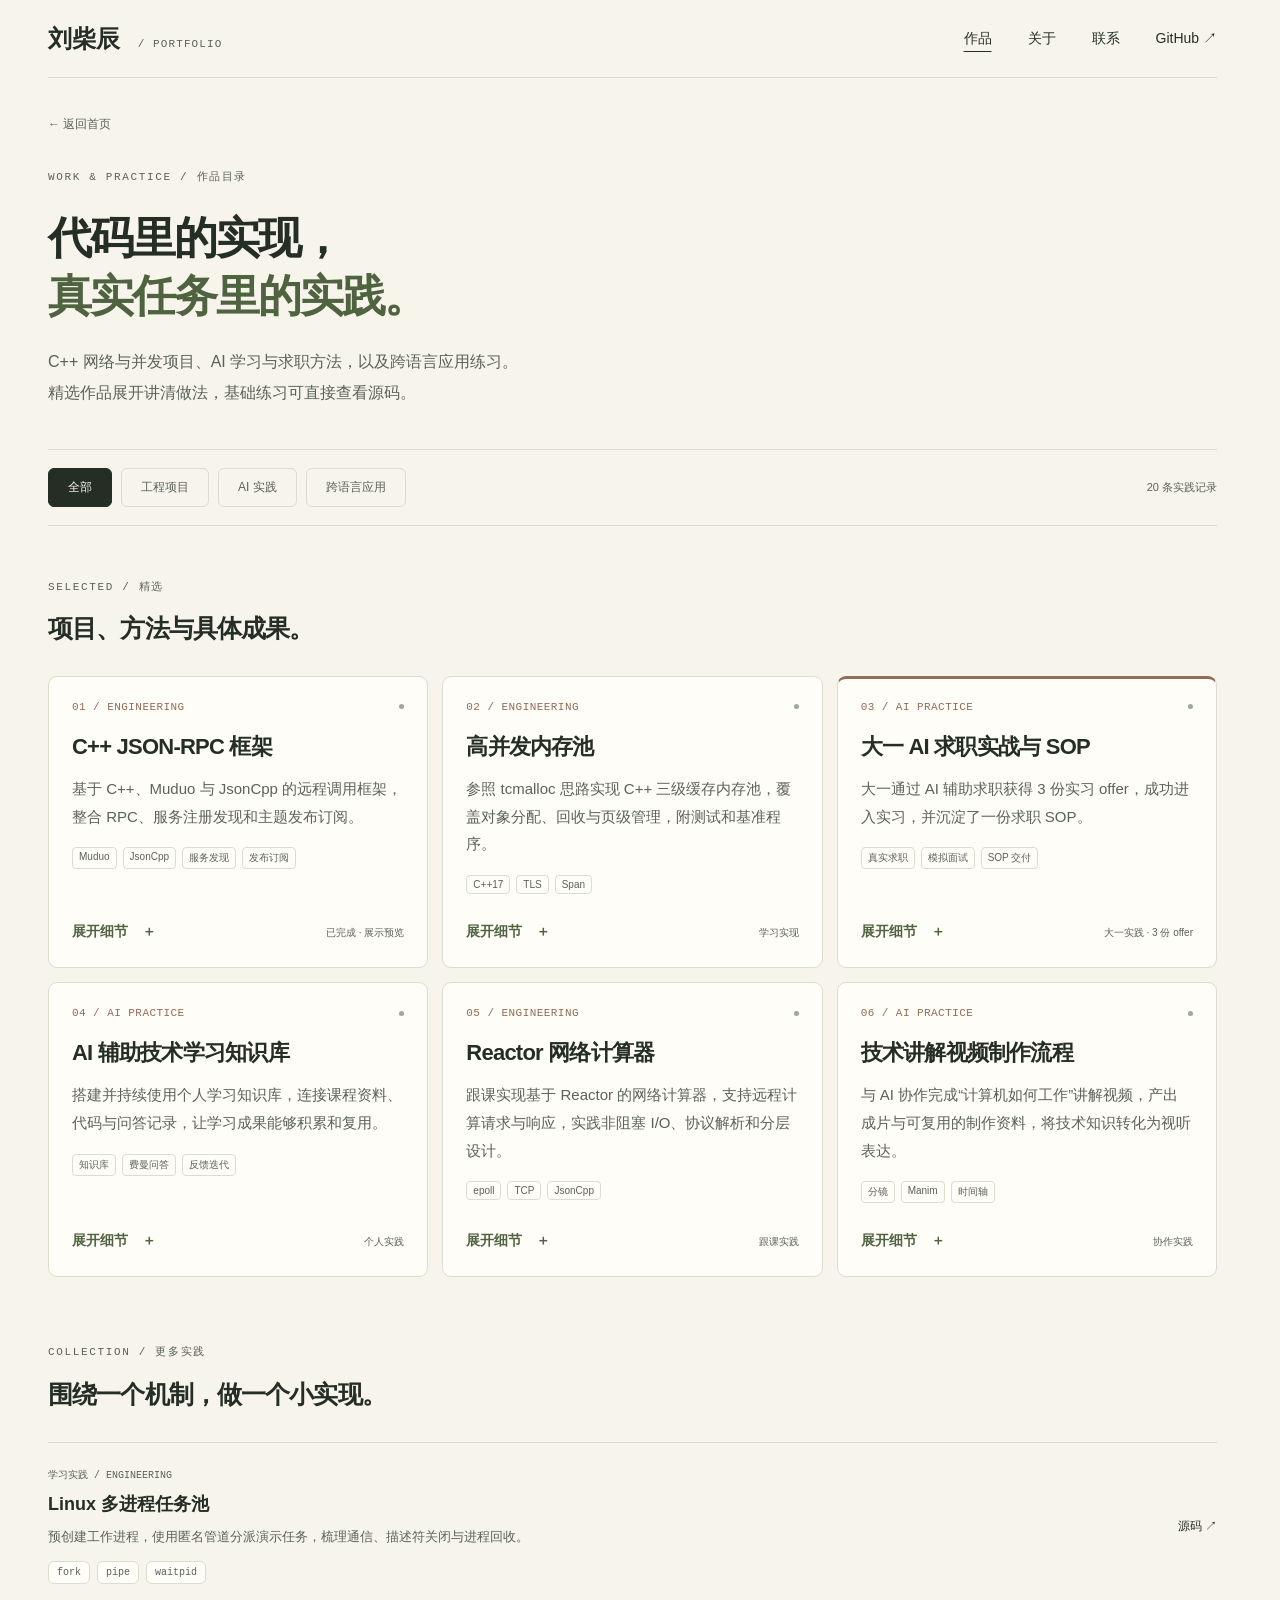
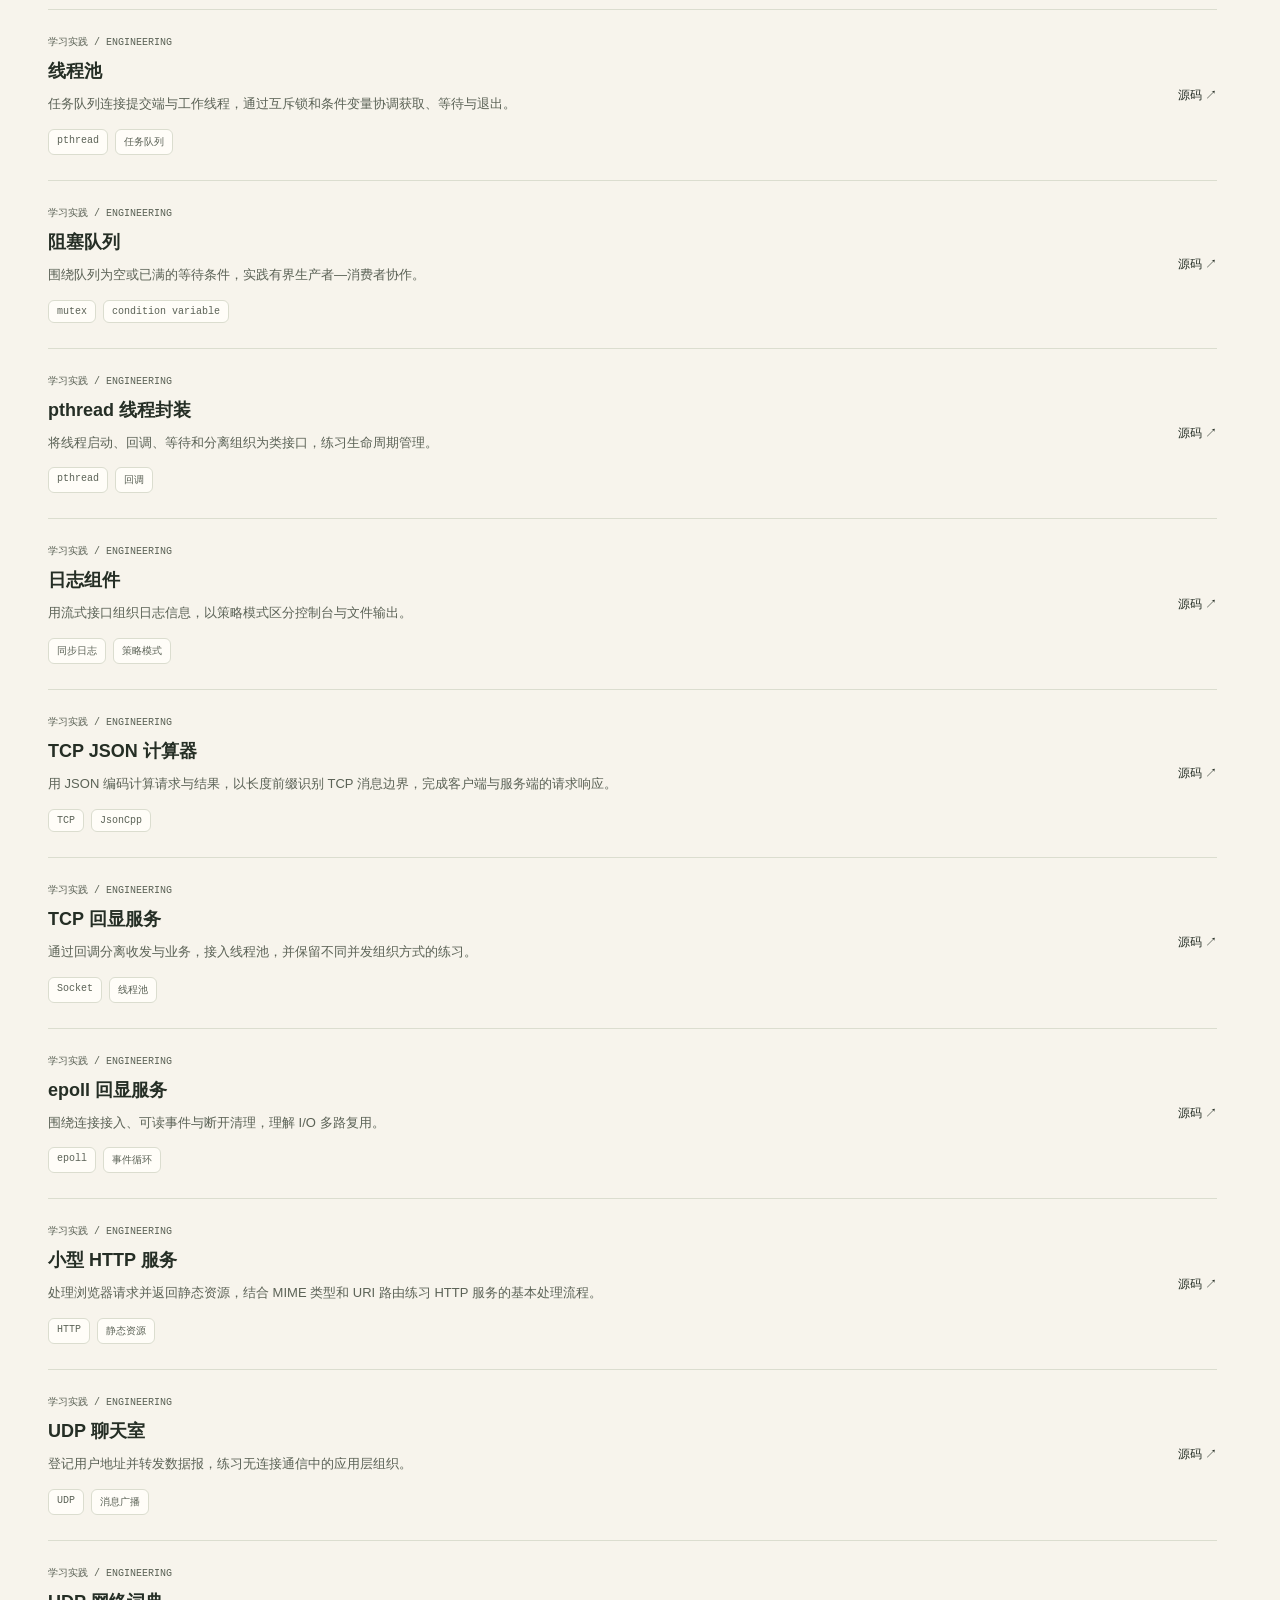
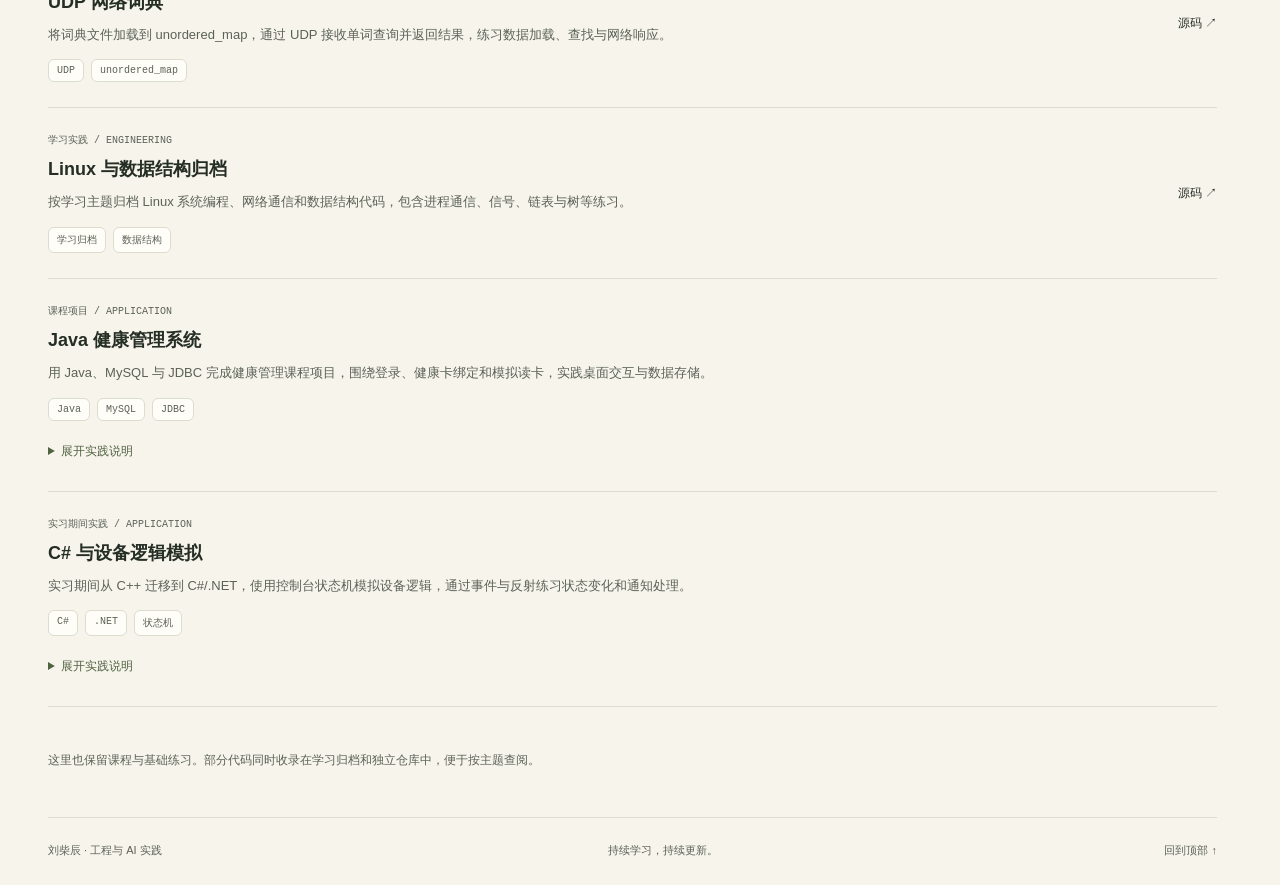
==== commit 8bc2f76a: "Adopt outcome-led portfolio layout and denser project cards" ====
--- a/work/index.html
+++ b/work/index.html
@@ -5,4 +5,4 @@
       const selectedTheme = Object.hasOwn(themeColors, requestedTheme) ? requestedTheme : defaultTheme;
       document.documentElement.dataset.theme = selectedTheme;
       document.querySelector('meta[name="theme-color"]').content = themeColors[selectedTheme];
-    })();</script><link rel="stylesheet" href="/_astro/SiteLayout._4VoCuMg.css"></head><body data-page="work"><a class="skip-link" href="#main">跳到正文</a><div class="site"><header class="site-nav"><a href="/" class="wordmark">刘柴辰<span> / PORTFOLIO</span></a><nav aria-label="主导航"><a href="/work/" aria-current="page">作品</a><a href="/#about">关于</a><a href="/#contact">联系</a><a href="https://github.com/mahiro726" target="_blank" rel="noopener noreferrer">GitHub ↗</a></nav></header><main id="main"><section class="directory-hero"><a class="breadcrumb" href="/">← 返回首页</a><span class="section-label">WORK & PRACTICE / 作品目录</span><h1>代码里的实现，<br><em>真实任务里的实践。</em></h1><p>C++ 网络与并发项目、AI 学习与求职方法，以及跨语言应用练习。<br>精选作品展开讲清做法，基础练习可直接查看源码。</p></section><div data-project-scope="all"><nav class="filter-bar" aria-label="筛选作品" data-filter-bar hidden><button type="button" data-filter="all" aria-pressed="true">全部</button><button type="button" data-filter="engineering" aria-pressed="false">工程项目</button><button type="button" data-filter="ai" aria-pressed="false">AI 实践</button><button type="button" data-filter="application" aria-pressed="false">跨语言应用</button><span data-filter-summary aria-live="polite">20 条实践记录</span></nav><section class="catalog-section" data-project-group><div class="section-top"><div><span class="section-label">SELECTED / 精选</span><h2>项目、方法与具体成果。</h2></div></div><div class="project-grid"><article class="project evidence-card" data-kind="engineering" data-project="json-rpc"><div class="evidence-kicker"><span>01 / ENGINEERING</span><span class="evidence-status">已完成 · 展示预览</span></div><h3>C++ JSON-RPC 框架</h3><p class="evidence-summary">基于 C++、Muduo 与 JsonCpp 的远程调用框架，整合 RPC、服务注册发现和主题发布订阅。</p><div class="evidence-footer"><span>Muduo · JsonCpp · 服务发现 · 发布订阅</span><a class="detail-trigger" href="/work/json-rpc/" data-detail="json-rpc" aria-label="展开C++ JSON-RPC 框架细节">展开细节 <span aria-hidden="true">↗</span></a></div></article><article class="project evidence-card" data-kind="engineering" data-project="memory-pool"><div class="evidence-kicker"><span>02 / ENGINEERING</span><span class="evidence-status">学习实现</span></div><h3>高并发内存池</h3><p class="evidence-summary">参照 tcmalloc 思路实现 C++ 三级缓存内存池，覆盖对象分配、回收与页级管理，附测试和基准程序。</p><div class="evidence-footer"><span>C++17 · TLS · Span</span><a class="detail-trigger" href="/work/memory-pool/" data-detail="memory-pool" aria-label="展开高并发内存池细节">展开细节 <span aria-hidden="true">↗</span></a></div></article><article class="project evidence-card" data-kind="ai" data-project="interview"><div class="evidence-kicker"><span>03 / AI PRACTICE</span><span class="evidence-status">大一实践 · 3 份 offer</span></div><h3>大一 AI 求职实战与 SOP</h3><p class="evidence-summary">大一通过 AI 辅助求职获得 3 份实习 offer，成功进入实习，并沉淀了一份求职 SOP。</p><div class="evidence-footer"><span>真实求职 · 模拟面试 · SOP 交付</span><a class="detail-trigger" href="/work/interview/" data-detail="interview" aria-label="展开大一 AI 求职实战与 SOP细节">展开细节 <span aria-hidden="true">↗</span></a></div></article><article class="project evidence-card" data-kind="ai" data-project="ai-learning"><div class="evidence-kicker"><span>04 / AI PRACTICE</span><span class="evidence-status">个人实践</span></div><h3>AI 辅助技术学习知识库</h3><p class="evidence-summary">搭建并持续使用个人学习知识库，连接课程资料、代码与问答记录，让学习成果能够积累和复用。</p><div class="evidence-footer"><span>知识库 · 费曼问答 · 反馈迭代</span><a class="detail-trigger" href="/work/ai-learning/" data-detail="ai-learning" aria-label="展开AI 辅助技术学习知识库细节">展开细节 <span aria-hidden="true">↗</span></a></div></article><article class="project evidence-card" data-kind="engineering" data-project="reactor-calculator"><div class="evidence-kicker"><span>05 / ENGINEERING</span><span class="evidence-status">跟课实践</span></div><h3>Reactor 网络计算器</h3><p class="evidence-summary">跟课实现基于 Reactor 的网络计算器，支持远程计算请求与响应，实践非阻塞 I/O、协议解析和分层设计。</p><div class="evidence-footer"><span>epoll · TCP · JsonCpp</span><a class="detail-trigger" href="/work/reactor-calculator/" data-detail="reactor-calculator" aria-label="展开Reactor 网络计算器细节">展开细节 <span aria-hidden="true">↗</span></a></div></article><article class="project evidence-card" data-kind="ai" data-project="technical-video"><div class="evidence-kicker"><span>06 / AI PRACTICE</span><span class="evidence-status">协作实践</span></div><h3>技术讲解视频制作流程</h3><p class="evidence-summary">与 AI 协作完成“计算机如何工作”讲解视频，产出成片与可复用的制作资料，将技术知识转化为视听表达。</p><div class="evidence-footer"><span>分镜 · Manim · 时间轴</span><a class="detail-trigger" href="/work/technical-video/" data-detail="technical-video" aria-label="展开技术讲解视频制作流程细节">展开细节 <span aria-hidden="true">↗</span></a></div></article></div></section><section class="catalog-section" data-project-group><div class="section-top"><div><span class="section-label">COLLECTION / 更多实践</span><h2>围绕一个机制，做一个小实现。</h2></div></div><div class="practice-list"><article class="practice-row" data-kind="engineering" id="practice-process-pool"><div><div class="row-meta">学习实践 / ENGINEERING</div><h3>Linux 多进程任务池</h3><p>预创建工作进程，使用匿名管道分派演示任务，梳理通信、描述符关闭与进程回收。</p><div class="tags"><span>fork</span><span>pipe</span><span>waitpid</span></div></div><a href="https://github.com/mahiro726/ProcessPool" class="row-action" target="_blank" rel="noopener noreferrer" aria-label="查看Linux 多进程任务池源码">源码 ↗</a></article><article class="practice-row" data-kind="engineering" id="practice-thread-pool"><div><div class="row-meta">学习实践 / ENGINEERING</div><h3>线程池</h3><p>任务队列连接提交端与工作线程，通过互斥锁和条件变量协调获取、等待与退出。</p><div class="tags"><span>pthread</span><span>任务队列</span></div></div><a href="https://github.com/mahiro726/ThreadPool" class="row-action" target="_blank" rel="noopener noreferrer" aria-label="查看线程池源码">源码 ↗</a></article><article class="practice-row" data-kind="engineering" id="practice-block-queue"><div><div class="row-meta">学习实践 / ENGINEERING</div><h3>阻塞队列</h3><p>围绕队列为空或已满的等待条件，实践有界生产者—消费者协作。</p><div class="tags"><span>mutex</span><span>condition variable</span></div></div><a href="https://github.com/mahiro726/BlockQueue" class="row-action" target="_blank" rel="noopener noreferrer" aria-label="查看阻塞队列源码">源码 ↗</a></article><article class="practice-row" data-kind="engineering" id="practice-thread"><div><div class="row-meta">学习实践 / ENGINEERING</div><h3>pthread 线程封装</h3><p>将线程启动、回调、等待和分离组织为类接口，练习生命周期管理。</p><div class="tags"><span>pthread</span><span>回调</span></div></div><a href="https://github.com/mahiro726/Thread" class="row-action" target="_blank" rel="noopener noreferrer" aria-label="查看pthread 线程封装源码">源码 ↗</a></article><article class="practice-row" data-kind="engineering" id="practice-logger"><div><div class="row-meta">学习实践 / ENGINEERING</div><h3>日志组件</h3><p>用流式接口组织日志信息，以策略模式区分控制台与文件输出。</p><div class="tags"><span>同步日志</span><span>策略模式</span></div></div><a href="https://github.com/mahiro726/Logger" class="row-action" target="_blank" rel="noopener noreferrer" aria-label="查看日志组件源码">源码 ↗</a></article><article class="practice-row" data-kind="engineering" id="practice-tcp-json"><div><div class="row-meta">学习实践 / ENGINEERING</div><h3>TCP JSON 计算器</h3><p>用 JSON 编码计算请求与结果，以长度前缀识别 TCP 消息边界，完成客户端与服务端的请求响应。</p><div class="tags"><span>TCP</span><span>JsonCpp</span></div></div><a href="https://github.com/mahiro726/tcp-json-calculator" class="row-action" target="_blank" rel="noopener noreferrer" aria-label="查看TCP JSON 计算器源码">源码 ↗</a></article><article class="practice-row" data-kind="engineering" id="practice-tcp-echo"><div><div class="row-meta">学习实践 / ENGINEERING</div><h3>TCP 回显服务</h3><p>通过回调分离收发与业务，接入线程池，并保留不同并发组织方式的练习。</p><div class="tags"><span>Socket</span><span>线程池</span></div></div><a href="https://github.com/mahiro726/tcp-echoserver" class="row-action" target="_blank" rel="noopener noreferrer" aria-label="查看TCP 回显服务源码">源码 ↗</a></article><article class="practice-row" data-kind="engineering" id="practice-epoll"><div><div class="row-meta">学习实践 / ENGINEERING</div><h3>epoll 回显服务</h3><p>围绕连接接入、可读事件与断开清理，理解 I/O 多路复用。</p><div class="tags"><span>epoll</span><span>事件循环</span></div></div><a href="https://github.com/mahiro726/EpollServer" class="row-action" target="_blank" rel="noopener noreferrer" aria-label="查看epoll 回显服务源码">源码 ↗</a></article><article class="practice-row" data-kind="engineering" id="practice-http"><div><div class="row-meta">学习实践 / ENGINEERING</div><h3>小型 HTTP 服务</h3><p>处理浏览器请求并返回静态资源，结合 MIME 类型和 URI 路由练习 HTTP 服务的基本处理流程。</p><div class="tags"><span>HTTP</span><span>静态资源</span></div></div><a href="https://github.com/mahiro726/httpserver" class="row-action" target="_blank" rel="noopener noreferrer" aria-label="查看小型 HTTP 服务源码">源码 ↗</a></article><article class="practice-row" data-kind="engineering" id="practice-udp-chat"><div><div class="row-meta">学习实践 / ENGINEERING</div><h3>UDP 聊天室</h3><p>登记用户地址并转发数据报，练习无连接通信中的应用层组织。</p><div class="tags"><span>UDP</span><span>消息广播</span></div></div><a href="https://github.com/mahiro726/UdpChatRoom" class="row-action" target="_blank" rel="noopener noreferrer" aria-label="查看UDP 聊天室源码">源码 ↗</a></article><article class="practice-row" data-kind="engineering" id="practice-udp-dictionary"><div><div class="row-meta">学习实践 / ENGINEERING</div><h3>UDP 网络词典</h3><p>将词典文件加载到 unordered_map，通过 UDP 接收单词查询并返回结果，练习数据加载、查找与网络响应。</p><div class="tags"><span>UDP</span><span>unordered_map</span></div></div><a href="https://github.com/mahiro726/udp-dictionary" class="row-action" target="_blank" rel="noopener noreferrer" aria-label="查看UDP 网络词典源码">源码 ↗</a></article><article class="practice-row" data-kind="engineering" id="practice-practice-codes"><div><div class="row-meta">学习实践 / ENGINEERING</div><h3>Linux 与数据结构归档</h3><p>按学习主题归档 Linux 系统编程、网络通信和数据结构代码，包含进程通信、信号、链表与树等练习。</p><div class="tags"><span>学习归档</span><span>数据结构</span></div></div><a href="https://github.com/mahiro726/practice-codes" class="row-action" target="_blank" rel="noopener noreferrer" aria-label="查看Linux 与数据结构归档源码">源码 ↗</a></article><article class="practice-row" data-kind="application" id="practice-java"><div><div class="row-meta">课程项目 / APPLICATION</div><h3>Java 健康管理系统</h3><p>用 Java、MySQL 与 JDBC 完成健康管理课程项目，围绕登录、健康卡绑定和模拟读卡，实践桌面交互与数据存储。</p><div class="tags"><span>Java</span><span>MySQL</span><span>JDBC</span></div><details class="row-detail"><summary>展开实践说明</summary><div><p>将界面操作、健康卡信息和数据库连接起来，练习一个桌面应用从输入到持久化的处理过程。</p><section><h4>主要功能</h4><p>用户登录、健康卡绑定、模拟刷卡与文件卡号读取。</p></section><section><h4>演示方式</h4><p>使用模拟卡号和文本文件输入完成课程演示，未接入真实读卡硬件。</p></section></div></details></div></article><article class="practice-row" data-kind="application" id="practice-csharp"><div><div class="row-meta">实习期间实践 / APPLICATION</div><h3>C# 与设备逻辑模拟</h3><p>实习期间从 C++ 迁移到 C#/.NET，使用控制台状态机模拟设备逻辑，通过事件与反射练习状态变化和通知处理。</p><div class="tags"><span>C#</span><span>.NET</span><span>状态机</span></div><details class="row-detail"><summary>展开实践说明</summary><div><p>在 8—9 月的软件方向实习中，我以已有 C++ 基础学习 C# 与 .NET，通过设备逻辑模拟熟悉新的语言机制。这段实习现已结束。</p><section><h4>语言迁移</h4><p>整理属性、封装、委托、事件与反射的用法，对照已有 C++ 知识理解差异。</p></section><section><h4>具体练习</h4><p>以控制台程序模拟设备状态变化和事件通知，并整理工作日报、岗位资料和个人学习知识库。这里展示模拟练习，不涉及企业原始文档或生产线交付。</p></section></div></details></div></article></div></section></div><p class="directory-note">这里也保留课程与基础练习。部分代码同时收录在学习归档和独立仓库中，便于按主题查阅。</p></main><footer class="site-footer"><span>刘柴辰 · 工程与 AI 实践</span><span>持续学习，持续更新。</span><a href="#main">回到顶部 ↑</a></footer></div><dialog id="project-dialog" class="project-dialog"><div data-dialog-content></div></dialog><template data-preview="json-rpc"><div class="detail-header"><div><span class="section-label">C++ / 远程调用 · 已完成 · 展示预览</span><h2 id="preview-title-json-rpc">C++ JSON-RPC 框架</h2></div><button type="button" class="detail-close" data-close-detail aria-label="关闭项目细节" autofocus>×</button></div><div class="detail-content"><p class="detail-intro">将远程调用、服务发现与主题消息整合到一套框架中，让业务代码通过统一接口使用网络能力。</p><section><h3>三类能力，一套通信底座</h3><ul><li>远程调用：支持同步、future 和回调三种方式。</li><li>服务发现：支持地址登记、查询与连接复用。</li><li>主题消息：支持发布、订阅与消息推送。</li></ul></section><section><h3>关键设计</h3><p>通信接口、底层实现与业务模块分层，统一处理消息编码、分发与响应匹配。</p></section><section><h3>展示说明</h3><p>本条暂按项目完成后的状态预览，不作为实际完成记录。</p></section><div class="detail-actions"><a class="detail-primary" href="/work/json-rpc/">阅读完整案例 ↗</a><a href="https://github.com/mahiro726/json_rpc" target="_blank" rel="noopener noreferrer">查看公开源码 ↗</a><button type="button" data-close-detail>返回浏览</button></div></div></template><template data-preview="memory-pool"><div class="detail-header"><div><span class="section-label">C++ / 内存与并发 · 学习实现</span><h2 id="preview-title-memory-pool">高并发内存池</h2></div><button type="button" class="detail-close" data-close-detail aria-label="关闭项目细节" autofocus>×</button></div><div class="detail-content"><p class="detail-intro">这是一个参照 tcmalloc 三级缓存思路的 C++ 学习实现，重点是理解对象复用、共享资源与页级管理如何配合。</p><section><h3>实现了什么</h3><ul><li>ThreadCache：通过 TLS 隔离各线程缓存，用自由链表保存可复用的小对象。</li><li>CentralCache：按尺寸分类组织共享对象，通过桶锁与批量调拨连接线程需求。</li><li>PageCache：以连续页和 Span 管理更粗粒度的内存资源。</li></ul></section><section><h3>源码与测试</h3><p>公开仓库包含三级缓存实现、测试和基准程序，展示对象复用、线程同步与页级管理的工程实践。</p></section><div class="detail-actions"><a class="detail-primary" href="/work/memory-pool/">阅读完整案例 ↗</a><a href="https://github.com/mahiro726/ConcurrentMemoryPool" target="_blank" rel="noopener noreferrer">查看公开源码 ↗</a><button type="button" data-close-detail>返回浏览</button></div></div></template><template data-preview="interview"><div class="detail-header"><div><span class="section-label">AI / 真实成果 · 大一实践 · 3 份 offer</span><h2 id="preview-title-interview">大一 AI 求职实战与 SOP</h2></div><button type="button" class="detail-close" data-close-detail aria-label="关闭项目细节" autofocus>×</button></div><div class="detail-content"><p class="detail-intro">在大一，将 AI 协作从日常使用带入真实求职，完成从准备、面试到获得实习的实践。</p><section><h3>我的角色</h3><p>主导求职准备、参加真实面试，并根据反馈调整；AI 作为辅助工具参与。</p></section><section><h3>结果与产出</h3><p>获得 3 份实习 offer，进入实习；将经历整理为求职 SOP，留下可复用的文档成果。</p></section><div class="detail-actions"><a class="detail-primary" href="/work/interview/">阅读完整案例 ↗</a><button type="button" data-close-detail>返回浏览</button></div></div></template><template data-preview="ai-learning"><div class="detail-header"><div><span class="section-label">AI / 学习与知识组织 · 个人实践</span><h2 id="preview-title-ai-learning">AI 辅助技术学习知识库</h2></div><button type="button" class="detail-close" data-close-detail aria-label="关闭项目细节" autofocus>×</button></div><div class="detail-content"><p class="detail-intro">从几个简单文件起步，在日常学习中逐步形成个人知识库，并持续根据使用反馈调整。</p><section><h3>已有产出</h3><p>课程资料索引、项目问答和易错点记录，形成能够持续积累的个人学习资料。</p></section><section><h3>我的参与</h3><p>确定学习目标、实际作答并推动调整；AI 协助整理与反馈。方法借鉴课程材料，也经过个人使用与迭代。</p></section><div class="detail-actions"><a class="detail-primary" href="/work/ai-learning/">阅读完整案例 ↗</a><button type="button" data-close-detail>返回浏览</button></div></div></template><template data-preview="reactor-calculator"><div class="detail-header"><div><span class="section-label">C++ / 网络与协议 · 跟课实践</span><h2 id="preview-title-reactor-calculator">Reactor 网络计算器</h2></div><button type="button" class="detail-close" data-close-detail aria-label="关闭项目细节" autofocus>×</button></div><div class="detail-content"><p class="detail-intro">以网络计算器为业务入口，跟课实践 Reactor 事件循环，沿着一次请求理解网络层和业务层的分工。</p><section><h3>关键实现</h3><ul><li>单线程 epoll 事件循环，管理连接接入、可读事件与断开处理。</li><li>非阻塞收发与缓冲区，处理 TCP 字节流而不是假设一次接收就是完整消息。</li><li>长度前缀协议与 JsonCpp，通过回调分开组织 I/O、报文处理和计算业务。</li></ul></section><section><h3>实践重点</h3><p>跟课完成网络层、协议层与计算业务的协作，作为后续学习 Muduo 与 RPC 的代码基础。</p></section><div class="detail-actions"><a class="detail-primary" href="/work/reactor-calculator/">阅读完整案例 ↗</a><a href="https://github.com/mahiro726/reactor-calculator" target="_blank" rel="noopener noreferrer">查看公开源码 ↗</a><button type="button" data-close-detail>返回浏览</button></div></div></template><template data-preview="technical-video"><div class="detail-header"><div><span class="section-label">AI / 技术讲解视频 · 协作实践</span><h2 id="preview-title-technical-video">技术讲解视频制作流程</h2></div><button type="button" class="detail-close" data-close-detail aria-label="关闭项目细节" autofocus>×</button></div><div class="detail-content"><p class="detail-intro">围绕“计算机如何工作”完成技术讲解视频，尝试用声音、图解与字幕呈现抽象知识。</p><section><h3>我的参与</h3><p>提出表达目标、检查呈现效果并推动调整，代码与制作环节由 AI 协作完成。</p></section><section><h3>成片与制作资料</h3><p>已有本地成片、分镜、时间轴与制作脚本；视频素材公开范围确认后，再提供播放入口。</p></section><div class="detail-actions"><a class="detail-primary" href="/work/technical-video/">阅读完整案例 ↗</a><button type="button" data-close-detail>返回浏览</button></div></div></template><template data-preview="java"><div class="detail-header"><div><span class="section-label">APPLICATION / 跨语言应用 · 课程项目</span><h2 id="preview-title-java">Java 健康管理系统</h2></div><button type="button" class="detail-close" data-close-detail aria-label="关闭项目细节" autofocus>×</button></div><div class="detail-content"><p class="detail-intro">将界面操作、健康卡信息和数据库连接起来，练习一个桌面应用从输入到持久化的处理过程。</p><section><h3>主要功能</h3><p>用户登录、健康卡绑定、模拟刷卡与文件卡号读取。</p></section><section><h3>演示方式</h3><p>使用模拟卡号和文本文件输入完成课程演示，未接入真实读卡硬件。</p></section><div class="detail-actions"><button type="button" data-close-detail>返回浏览</button></div></div></template><template data-preview="csharp"><div class="detail-header"><div><span class="section-label">APPLICATION / 跨语言应用 · 实习期间实践</span><h2 id="preview-title-csharp">C# 与设备逻辑模拟</h2></div><button type="button" class="detail-close" data-close-detail aria-label="关闭项目细节" autofocus>×</button></div><div class="detail-content"><p class="detail-intro">在 8—9 月的软件方向实习中，我以已有 C++ 基础学习 C# 与 .NET，通过设备逻辑模拟熟悉新的语言机制。这段实习现已结束。</p><section><h3>语言迁移</h3><p>整理属性、封装、委托、事件与反射的用法，对照已有 C++ 知识理解差异。</p></section><section><h3>具体练习</h3><p>以控制台程序模拟设备状态变化和事件通知，并整理工作日报、岗位资料和个人学习知识库。这里展示模拟练习，不涉及企业原始文档或生产线交付。</p></section><div class="detail-actions"><button type="button" data-close-detail>返回浏览</button></div></div></template><script type="module">var e=new URLSearchParams(location.search).get(`theme`);function t(t){e&&document.documentElement.dataset.theme===e&&t.querySelectorAll(`a[href]`).forEach(t=>{let n=new URL(t.href,location.href);n.origin===location.origin&&[`http:`,`https:`].includes(n.protocol)&&(n.searchParams.set(`theme`,e),t.href=`${n.pathname}${n.search}${n.hash}`)})}t(document),document.querySelectorAll(`[data-project-scope]`).forEach(e=>{let t=e.querySelector(`[data-filter-bar]`);if(!t)return;let n=[...e.querySelectorAll(`[data-kind]`)],r=[...t.querySelectorAll(`[data-filter]`)],i=t.querySelector(`[data-filter-summary]`);r.forEach(t=>t.addEventListener(`click`,()=>{let a=t.dataset.filter;n.forEach(e=>{e.hidden=a!==`all`&&e.dataset.kind!==a}),r.forEach(e=>e.setAttribute(`aria-pressed`,String(e===t))),e.querySelectorAll(`[data-project-group]`).forEach(e=>{e.hidden=![...e.querySelectorAll(`[data-kind]`)].some(e=>!e.hidden)}),i&&(i.textContent=`${n.filter(e=>!e.hidden).length} 项实践`)})),t.hidden=!1});var n=document.querySelector(`#project-dialog`),r=n?.querySelector(`[data-dialog-content]`);if(n&&r&&typeof n.showModal==`function`){let e=new Map([...document.querySelectorAll(`template[data-preview]`)].map(e=>[e.dataset.preview,e])),i=null;document.querySelectorAll(`a[data-detail]`).forEach(a=>{let o=e.get(a.dataset.detail);o&&(a.setAttribute(`aria-haspopup`,`dialog`),a.addEventListener(`click`,e=>{if(e.button!==0||e.metaKey||e.ctrlKey||e.shiftKey||e.altKey)return;e.preventDefault(),i=a,r.replaceChildren(o.content.cloneNode(!0)),t(r);let s=r.querySelector(`h2`);s&&n.setAttribute(`aria-labelledby`,s.id),n.showModal(),n.scrollTop=0}))}),n.addEventListener(`click`,e=>{e.target instanceof Element&&e.target.closest(`[data-close-detail]`)&&n.close()}),n.addEventListener(`keydown`,e=>{if(e.key!==`Tab`)return;let t=[...r.querySelectorAll(`a[href],button:not([disabled]),[tabindex]:not([tabindex="-1"])`)].filter(e=>e.getClientRects().length>0),n=t[0],i=t.at(-1);n&&i&&(e.shiftKey&&document.activeElement===n?(e.preventDefault(),i.focus()):!e.shiftKey&&document.activeElement===i&&(e.preventDefault(),n.focus()))});let a=!1,o=e=>{let t=n.getBoundingClientRect();return e.clientX<t.left||e.clientX>t.right||e.clientY<t.top||e.clientY>t.bottom};n.addEventListener(`pointerdown`,e=>{a=e.target===n&&o(e)}),n.addEventListener(`click`,e=>{a&&e.target===n&&o(e)&&n.close(),a=!1}),n.addEventListener(`close`,()=>{i?.focus({preventScroll:!0}),i=null})}</script></body></html>+    })();</script><link rel="stylesheet" href="/_astro/SiteLayout.BUoyzNGZ.css"></head><body data-page="work"><a class="skip-link" href="#main">跳到正文</a><div class="site"><header class="site-nav"><a href="/" class="wordmark">刘柴辰<span> / PORTFOLIO</span></a><nav aria-label="主导航"><a href="/work/" aria-current="page">作品</a><a href="/#about">关于</a><a href="/#contact">联系</a><a href="https://github.com/mahiro726" target="_blank" rel="noopener noreferrer">GitHub ↗</a></nav></header><main id="main"><section class="directory-hero"><a class="breadcrumb" href="/">← 返回首页</a><span class="section-label">WORK & PRACTICE / 作品目录</span><h1>代码里的实现，<br><em>真实任务里的实践。</em></h1><p>C++ 网络与并发项目、AI 学习与求职方法，以及跨语言应用练习。<br>精选作品展开讲清做法，基础练习可直接查看源码。</p></section><div data-project-scope="all"><nav class="filter-bar" aria-label="筛选作品" data-filter-bar hidden><button type="button" data-filter="all" aria-pressed="true">全部</button><button type="button" data-filter="engineering" aria-pressed="false">工程项目</button><button type="button" data-filter="ai" aria-pressed="false">AI 实践</button><button type="button" data-filter="application" aria-pressed="false">跨语言应用</button><span data-filter-summary aria-live="polite">20 条实践记录</span></nav><section class="catalog-section" data-project-group><div class="section-top"><div><span class="section-label">SELECTED / 精选</span><h2>项目、方法与具体成果。</h2></div></div><div class="project-grid"><article class="project evidence-card" data-kind="engineering" data-project="json-rpc"><div class="evidence-kicker"><span>01 / ENGINEERING</span><span class="evidence-marker" aria-hidden="true"></span></div><h3>C++ JSON-RPC 框架</h3><p class="evidence-summary">基于 C++、Muduo 与 JsonCpp 的远程调用框架，整合 RPC、服务注册发现和主题发布订阅。</p><ul class="evidence-tags" aria-label="项目标签"><li>Muduo</li><li>JsonCpp</li><li>服务发现</li><li>发布订阅</li></ul><div class="evidence-footer"><a class="detail-trigger" href="/work/json-rpc/" data-detail="json-rpc" aria-label="展开C++ JSON-RPC 框架细节">展开细节 <span aria-hidden="true">＋</span></a><span class="evidence-status">已完成 · 展示预览</span></div></article><article class="project evidence-card" data-kind="engineering" data-project="memory-pool"><div class="evidence-kicker"><span>02 / ENGINEERING</span><span class="evidence-marker" aria-hidden="true"></span></div><h3>高并发内存池</h3><p class="evidence-summary">参照 tcmalloc 思路实现 C++ 三级缓存内存池，覆盖对象分配、回收与页级管理，附测试和基准程序。</p><ul class="evidence-tags" aria-label="项目标签"><li>C++17</li><li>TLS</li><li>Span</li></ul><div class="evidence-footer"><a class="detail-trigger" href="/work/memory-pool/" data-detail="memory-pool" aria-label="展开高并发内存池细节">展开细节 <span aria-hidden="true">＋</span></a><span class="evidence-status">学习实现</span></div></article><article class="project evidence-card" data-kind="ai" data-project="interview"><div class="evidence-kicker"><span>03 / AI PRACTICE</span><span class="evidence-marker" aria-hidden="true"></span></div><h3>大一 AI 求职实战与 SOP</h3><p class="evidence-summary">大一通过 AI 辅助求职获得 3 份实习 offer，成功进入实习，并沉淀了一份求职 SOP。</p><ul class="evidence-tags" aria-label="项目标签"><li>真实求职</li><li>模拟面试</li><li>SOP 交付</li></ul><div class="evidence-footer"><a class="detail-trigger" href="/work/interview/" data-detail="interview" aria-label="展开大一 AI 求职实战与 SOP细节">展开细节 <span aria-hidden="true">＋</span></a><span class="evidence-status">大一实践 · 3 份 offer</span></div></article><article class="project evidence-card" data-kind="ai" data-project="ai-learning"><div class="evidence-kicker"><span>04 / AI PRACTICE</span><span class="evidence-marker" aria-hidden="true"></span></div><h3>AI 辅助技术学习知识库</h3><p class="evidence-summary">搭建并持续使用个人学习知识库，连接课程资料、代码与问答记录，让学习成果能够积累和复用。</p><ul class="evidence-tags" aria-label="项目标签"><li>知识库</li><li>费曼问答</li><li>反馈迭代</li></ul><div class="evidence-footer"><a class="detail-trigger" href="/work/ai-learning/" data-detail="ai-learning" aria-label="展开AI 辅助技术学习知识库细节">展开细节 <span aria-hidden="true">＋</span></a><span class="evidence-status">个人实践</span></div></article><article class="project evidence-card" data-kind="engineering" data-project="reactor-calculator"><div class="evidence-kicker"><span>05 / ENGINEERING</span><span class="evidence-marker" aria-hidden="true"></span></div><h3>Reactor 网络计算器</h3><p class="evidence-summary">跟课实现基于 Reactor 的网络计算器，支持远程计算请求与响应，实践非阻塞 I/O、协议解析和分层设计。</p><ul class="evidence-tags" aria-label="项目标签"><li>epoll</li><li>TCP</li><li>JsonCpp</li></ul><div class="evidence-footer"><a class="detail-trigger" href="/work/reactor-calculator/" data-detail="reactor-calculator" aria-label="展开Reactor 网络计算器细节">展开细节 <span aria-hidden="true">＋</span></a><span class="evidence-status">跟课实践</span></div></article><article class="project evidence-card" data-kind="ai" data-project="technical-video"><div class="evidence-kicker"><span>06 / AI PRACTICE</span><span class="evidence-marker" aria-hidden="true"></span></div><h3>技术讲解视频制作流程</h3><p class="evidence-summary">与 AI 协作完成“计算机如何工作”讲解视频，产出成片与可复用的制作资料，将技术知识转化为视听表达。</p><ul class="evidence-tags" aria-label="项目标签"><li>分镜</li><li>Manim</li><li>时间轴</li></ul><div class="evidence-footer"><a class="detail-trigger" href="/work/technical-video/" data-detail="technical-video" aria-label="展开技术讲解视频制作流程细节">展开细节 <span aria-hidden="true">＋</span></a><span class="evidence-status">协作实践</span></div></article></div></section><section class="catalog-section" data-project-group><div class="section-top"><div><span class="section-label">COLLECTION / 更多实践</span><h2>围绕一个机制，做一个小实现。</h2></div></div><div class="practice-list"><article class="practice-row" data-kind="engineering" id="practice-process-pool"><div><div class="row-meta">学习实践 / ENGINEERING</div><h3>Linux 多进程任务池</h3><p>预创建工作进程，使用匿名管道分派演示任务，梳理通信、描述符关闭与进程回收。</p><div class="tags"><span>fork</span><span>pipe</span><span>waitpid</span></div></div><a href="https://github.com/mahiro726/ProcessPool" class="row-action" target="_blank" rel="noopener noreferrer" aria-label="查看Linux 多进程任务池源码">源码 ↗</a></article><article class="practice-row" data-kind="engineering" id="practice-thread-pool"><div><div class="row-meta">学习实践 / ENGINEERING</div><h3>线程池</h3><p>任务队列连接提交端与工作线程，通过互斥锁和条件变量协调获取、等待与退出。</p><div class="tags"><span>pthread</span><span>任务队列</span></div></div><a href="https://github.com/mahiro726/ThreadPool" class="row-action" target="_blank" rel="noopener noreferrer" aria-label="查看线程池源码">源码 ↗</a></article><article class="practice-row" data-kind="engineering" id="practice-block-queue"><div><div class="row-meta">学习实践 / ENGINEERING</div><h3>阻塞队列</h3><p>围绕队列为空或已满的等待条件，实践有界生产者—消费者协作。</p><div class="tags"><span>mutex</span><span>condition variable</span></div></div><a href="https://github.com/mahiro726/BlockQueue" class="row-action" target="_blank" rel="noopener noreferrer" aria-label="查看阻塞队列源码">源码 ↗</a></article><article class="practice-row" data-kind="engineering" id="practice-thread"><div><div class="row-meta">学习实践 / ENGINEERING</div><h3>pthread 线程封装</h3><p>将线程启动、回调、等待和分离组织为类接口，练习生命周期管理。</p><div class="tags"><span>pthread</span><span>回调</span></div></div><a href="https://github.com/mahiro726/Thread" class="row-action" target="_blank" rel="noopener noreferrer" aria-label="查看pthread 线程封装源码">源码 ↗</a></article><article class="practice-row" data-kind="engineering" id="practice-logger"><div><div class="row-meta">学习实践 / ENGINEERING</div><h3>日志组件</h3><p>用流式接口组织日志信息，以策略模式区分控制台与文件输出。</p><div class="tags"><span>同步日志</span><span>策略模式</span></div></div><a href="https://github.com/mahiro726/Logger" class="row-action" target="_blank" rel="noopener noreferrer" aria-label="查看日志组件源码">源码 ↗</a></article><article class="practice-row" data-kind="engineering" id="practice-tcp-json"><div><div class="row-meta">学习实践 / ENGINEERING</div><h3>TCP JSON 计算器</h3><p>用 JSON 编码计算请求与结果，以长度前缀识别 TCP 消息边界，完成客户端与服务端的请求响应。</p><div class="tags"><span>TCP</span><span>JsonCpp</span></div></div><a href="https://github.com/mahiro726/tcp-json-calculator" class="row-action" target="_blank" rel="noopener noreferrer" aria-label="查看TCP JSON 计算器源码">源码 ↗</a></article><article class="practice-row" data-kind="engineering" id="practice-tcp-echo"><div><div class="row-meta">学习实践 / ENGINEERING</div><h3>TCP 回显服务</h3><p>通过回调分离收发与业务，接入线程池，并保留不同并发组织方式的练习。</p><div class="tags"><span>Socket</span><span>线程池</span></div></div><a href="https://github.com/mahiro726/tcp-echoserver" class="row-action" target="_blank" rel="noopener noreferrer" aria-label="查看TCP 回显服务源码">源码 ↗</a></article><article class="practice-row" data-kind="engineering" id="practice-epoll"><div><div class="row-meta">学习实践 / ENGINEERING</div><h3>epoll 回显服务</h3><p>围绕连接接入、可读事件与断开清理，理解 I/O 多路复用。</p><div class="tags"><span>epoll</span><span>事件循环</span></div></div><a href="https://github.com/mahiro726/EpollServer" class="row-action" target="_blank" rel="noopener noreferrer" aria-label="查看epoll 回显服务源码">源码 ↗</a></article><article class="practice-row" data-kind="engineering" id="practice-http"><div><div class="row-meta">学习实践 / ENGINEERING</div><h3>小型 HTTP 服务</h3><p>处理浏览器请求并返回静态资源，结合 MIME 类型和 URI 路由练习 HTTP 服务的基本处理流程。</p><div class="tags"><span>HTTP</span><span>静态资源</span></div></div><a href="https://github.com/mahiro726/httpserver" class="row-action" target="_blank" rel="noopener noreferrer" aria-label="查看小型 HTTP 服务源码">源码 ↗</a></article><article class="practice-row" data-kind="engineering" id="practice-udp-chat"><div><div class="row-meta">学习实践 / ENGINEERING</div><h3>UDP 聊天室</h3><p>登记用户地址并转发数据报，练习无连接通信中的应用层组织。</p><div class="tags"><span>UDP</span><span>消息广播</span></div></div><a href="https://github.com/mahiro726/UdpChatRoom" class="row-action" target="_blank" rel="noopener noreferrer" aria-label="查看UDP 聊天室源码">源码 ↗</a></article><article class="practice-row" data-kind="engineering" id="practice-udp-dictionary"><div><div class="row-meta">学习实践 / ENGINEERING</div><h3>UDP 网络词典</h3><p>将词典文件加载到 unordered_map，通过 UDP 接收单词查询并返回结果，练习数据加载、查找与网络响应。</p><div class="tags"><span>UDP</span><span>unordered_map</span></div></div><a href="https://github.com/mahiro726/udp-dictionary" class="row-action" target="_blank" rel="noopener noreferrer" aria-label="查看UDP 网络词典源码">源码 ↗</a></article><article class="practice-row" data-kind="engineering" id="practice-practice-codes"><div><div class="row-meta">学习实践 / ENGINEERING</div><h3>Linux 与数据结构归档</h3><p>按学习主题归档 Linux 系统编程、网络通信和数据结构代码，包含进程通信、信号、链表与树等练习。</p><div class="tags"><span>学习归档</span><span>数据结构</span></div></div><a href="https://github.com/mahiro726/practice-codes" class="row-action" target="_blank" rel="noopener noreferrer" aria-label="查看Linux 与数据结构归档源码">源码 ↗</a></article><article class="practice-row" data-kind="application" id="practice-java"><div><div class="row-meta">课程项目 / APPLICATION</div><h3>Java 健康管理系统</h3><p>用 Java、MySQL 与 JDBC 完成健康管理课程项目，围绕登录、健康卡绑定和模拟读卡，实践桌面交互与数据存储。</p><div class="tags"><span>Java</span><span>MySQL</span><span>JDBC</span></div><details class="row-detail"><summary>展开实践说明</summary><div><p>将界面操作、健康卡信息和数据库连接起来，练习一个桌面应用从输入到持久化的处理过程。</p><section><h4>主要功能</h4><p>用户登录、健康卡绑定、模拟刷卡与文件卡号读取。</p></section><section><h4>演示方式</h4><p>使用模拟卡号和文本文件输入完成课程演示，未接入真实读卡硬件。</p></section></div></details></div></article><article class="practice-row" data-kind="application" id="practice-csharp"><div><div class="row-meta">实习期间实践 / APPLICATION</div><h3>C# 与设备逻辑模拟</h3><p>实习期间从 C++ 迁移到 C#/.NET，使用控制台状态机模拟设备逻辑，通过事件与反射练习状态变化和通知处理。</p><div class="tags"><span>C#</span><span>.NET</span><span>状态机</span></div><details class="row-detail"><summary>展开实践说明</summary><div><p>在 8—9 月的软件方向实习中，我以已有 C++ 基础学习 C# 与 .NET，通过设备逻辑模拟熟悉新的语言机制。这段实习现已结束。</p><section><h4>语言迁移</h4><p>整理属性、封装、委托、事件与反射的用法，对照已有 C++ 知识理解差异。</p></section><section><h4>具体练习</h4><p>以控制台程序模拟设备状态变化和事件通知，并整理工作日报、岗位资料和个人学习知识库。这里展示模拟练习，不涉及企业原始文档或生产线交付。</p></section></div></details></div></article></div></section></div><p class="directory-note">这里也保留课程与基础练习。部分代码同时收录在学习归档和独立仓库中，便于按主题查阅。</p></main><footer class="site-footer"><span>刘柴辰 · 工程与 AI 实践</span><span>持续学习，持续更新。</span><a href="#main">回到顶部 ↑</a></footer></div><dialog id="project-dialog" class="project-dialog"><div data-dialog-content></div></dialog><template data-preview="json-rpc"><div class="detail-header"><div><span class="section-label">C++ / 远程调用 · 已完成 · 展示预览</span><h2 id="preview-title-json-rpc">C++ JSON-RPC 框架</h2></div><button type="button" class="detail-close" data-close-detail aria-label="关闭项目细节" autofocus>×</button></div><div class="detail-content"><p class="detail-intro">将远程调用、服务发现与主题消息整合到一套框架中，让业务代码通过统一接口使用网络能力。</p><section><h3>三类能力，一套通信底座</h3><ul><li>远程调用：支持同步、future 和回调三种方式。</li><li>服务发现：支持地址登记、查询与连接复用。</li><li>主题消息：支持发布、订阅与消息推送。</li></ul></section><section><h3>关键设计</h3><p>通信接口、底层实现与业务模块分层，统一处理消息编码、分发与响应匹配。</p></section><section><h3>展示说明</h3><p>本条暂按项目完成后的状态预览，不作为实际完成记录。</p></section><div class="detail-actions"><a class="detail-primary" href="/work/json-rpc/">阅读完整案例 ↗</a><a href="https://github.com/mahiro726/json_rpc" target="_blank" rel="noopener noreferrer">查看公开源码 ↗</a><button type="button" data-close-detail>返回浏览</button></div></div></template><template data-preview="memory-pool"><div class="detail-header"><div><span class="section-label">C++ / 内存与并发 · 学习实现</span><h2 id="preview-title-memory-pool">高并发内存池</h2></div><button type="button" class="detail-close" data-close-detail aria-label="关闭项目细节" autofocus>×</button></div><div class="detail-content"><p class="detail-intro">这是一个参照 tcmalloc 三级缓存思路的 C++ 学习实现，重点是理解对象复用、共享资源与页级管理如何配合。</p><section><h3>实现了什么</h3><ul><li>ThreadCache：通过 TLS 隔离各线程缓存，用自由链表保存可复用的小对象。</li><li>CentralCache：按尺寸分类组织共享对象，通过桶锁与批量调拨连接线程需求。</li><li>PageCache：以连续页和 Span 管理更粗粒度的内存资源。</li></ul></section><section><h3>源码与测试</h3><p>公开仓库包含三级缓存实现、测试和基准程序，展示对象复用、线程同步与页级管理的工程实践。</p></section><div class="detail-actions"><a class="detail-primary" href="/work/memory-pool/">阅读完整案例 ↗</a><a href="https://github.com/mahiro726/ConcurrentMemoryPool" target="_blank" rel="noopener noreferrer">查看公开源码 ↗</a><button type="button" data-close-detail>返回浏览</button></div></div></template><template data-preview="interview"><div class="detail-header"><div><span class="section-label">AI / 真实成果 · 大一实践 · 3 份 offer</span><h2 id="preview-title-interview">大一 AI 求职实战与 SOP</h2></div><button type="button" class="detail-close" data-close-detail aria-label="关闭项目细节" autofocus>×</button></div><div class="detail-content"><p class="detail-intro">在大一，将 AI 协作从日常使用带入真实求职，完成从准备、面试到获得实习的实践。</p><section><h3>我的角色</h3><p>主导求职准备、参加真实面试，并根据反馈调整；AI 作为辅助工具参与。</p></section><section><h3>结果与产出</h3><p>获得 3 份实习 offer，进入实习；将经历整理为求职 SOP，留下可复用的文档成果。</p></section><div class="detail-actions"><a class="detail-primary" href="/work/interview/">阅读完整案例 ↗</a><button type="button" data-close-detail>返回浏览</button></div></div></template><template data-preview="ai-learning"><div class="detail-header"><div><span class="section-label">AI / 学习与知识组织 · 个人实践</span><h2 id="preview-title-ai-learning">AI 辅助技术学习知识库</h2></div><button type="button" class="detail-close" data-close-detail aria-label="关闭项目细节" autofocus>×</button></div><div class="detail-content"><p class="detail-intro">从几个简单文件起步，在日常学习中逐步形成个人知识库，并持续根据使用反馈调整。</p><section><h3>已有产出</h3><p>课程资料索引、项目问答和易错点记录，形成能够持续积累的个人学习资料。</p></section><section><h3>我的参与</h3><p>确定学习目标、实际作答并推动调整；AI 协助整理与反馈。方法借鉴课程材料，也经过个人使用与迭代。</p></section><div class="detail-actions"><a class="detail-primary" href="/work/ai-learning/">阅读完整案例 ↗</a><button type="button" data-close-detail>返回浏览</button></div></div></template><template data-preview="reactor-calculator"><div class="detail-header"><div><span class="section-label">C++ / 网络与协议 · 跟课实践</span><h2 id="preview-title-reactor-calculator">Reactor 网络计算器</h2></div><button type="button" class="detail-close" data-close-detail aria-label="关闭项目细节" autofocus>×</button></div><div class="detail-content"><p class="detail-intro">以网络计算器为业务入口，跟课实践 Reactor 事件循环，沿着一次请求理解网络层和业务层的分工。</p><section><h3>关键实现</h3><ul><li>单线程 epoll 事件循环，管理连接接入、可读事件与断开处理。</li><li>非阻塞收发与缓冲区，处理 TCP 字节流而不是假设一次接收就是完整消息。</li><li>长度前缀协议与 JsonCpp，通过回调分开组织 I/O、报文处理和计算业务。</li></ul></section><section><h3>实践重点</h3><p>跟课完成网络层、协议层与计算业务的协作，作为后续学习 Muduo 与 RPC 的代码基础。</p></section><div class="detail-actions"><a class="detail-primary" href="/work/reactor-calculator/">阅读完整案例 ↗</a><a href="https://github.com/mahiro726/reactor-calculator" target="_blank" rel="noopener noreferrer">查看公开源码 ↗</a><button type="button" data-close-detail>返回浏览</button></div></div></template><template data-preview="technical-video"><div class="detail-header"><div><span class="section-label">AI / 技术讲解视频 · 协作实践</span><h2 id="preview-title-technical-video">技术讲解视频制作流程</h2></div><button type="button" class="detail-close" data-close-detail aria-label="关闭项目细节" autofocus>×</button></div><div class="detail-content"><p class="detail-intro">围绕“计算机如何工作”完成技术讲解视频，尝试用声音、图解与字幕呈现抽象知识。</p><section><h3>我的参与</h3><p>提出表达目标、检查呈现效果并推动调整，代码与制作环节由 AI 协作完成。</p></section><section><h3>成片与制作资料</h3><p>已有本地成片、分镜、时间轴与制作脚本；视频素材公开范围确认后，再提供播放入口。</p></section><div class="detail-actions"><a class="detail-primary" href="/work/technical-video/">阅读完整案例 ↗</a><button type="button" data-close-detail>返回浏览</button></div></div></template><template data-preview="java"><div class="detail-header"><div><span class="section-label">APPLICATION / 跨语言应用 · 课程项目</span><h2 id="preview-title-java">Java 健康管理系统</h2></div><button type="button" class="detail-close" data-close-detail aria-label="关闭项目细节" autofocus>×</button></div><div class="detail-content"><p class="detail-intro">将界面操作、健康卡信息和数据库连接起来，练习一个桌面应用从输入到持久化的处理过程。</p><section><h3>主要功能</h3><p>用户登录、健康卡绑定、模拟刷卡与文件卡号读取。</p></section><section><h3>演示方式</h3><p>使用模拟卡号和文本文件输入完成课程演示，未接入真实读卡硬件。</p></section><div class="detail-actions"><button type="button" data-close-detail>返回浏览</button></div></div></template><template data-preview="csharp"><div class="detail-header"><div><span class="section-label">APPLICATION / 跨语言应用 · 实习期间实践</span><h2 id="preview-title-csharp">C# 与设备逻辑模拟</h2></div><button type="button" class="detail-close" data-close-detail aria-label="关闭项目细节" autofocus>×</button></div><div class="detail-content"><p class="detail-intro">在 8—9 月的软件方向实习中，我以已有 C++ 基础学习 C# 与 .NET，通过设备逻辑模拟熟悉新的语言机制。这段实习现已结束。</p><section><h3>语言迁移</h3><p>整理属性、封装、委托、事件与反射的用法，对照已有 C++ 知识理解差异。</p></section><section><h3>具体练习</h3><p>以控制台程序模拟设备状态变化和事件通知，并整理工作日报、岗位资料和个人学习知识库。这里展示模拟练习，不涉及企业原始文档或生产线交付。</p></section><div class="detail-actions"><button type="button" data-close-detail>返回浏览</button></div></div></template><script type="module">var e=new URLSearchParams(location.search).get(`theme`);function t(t){e&&document.documentElement.dataset.theme===e&&t.querySelectorAll(`a[href]`).forEach(t=>{let n=new URL(t.href,location.href);n.origin===location.origin&&[`http:`,`https:`].includes(n.protocol)&&(n.searchParams.set(`theme`,e),t.href=`${n.pathname}${n.search}${n.hash}`)})}t(document),document.querySelectorAll(`[data-project-scope]`).forEach(e=>{let t=e.querySelector(`[data-filter-bar]`);if(!t)return;let n=[...e.querySelectorAll(`[data-kind]`)],r=[...t.querySelectorAll(`[data-filter]`)],i=t.querySelector(`[data-filter-summary]`);r.forEach(t=>t.addEventListener(`click`,()=>{let a=t.dataset.filter;n.forEach(e=>{e.hidden=a!==`all`&&e.dataset.kind!==a}),r.forEach(e=>e.setAttribute(`aria-pressed`,String(e===t))),e.querySelectorAll(`[data-project-group]`).forEach(e=>{e.hidden=![...e.querySelectorAll(`[data-kind]`)].some(e=>!e.hidden)}),i&&(i.textContent=`${n.filter(e=>!e.hidden).length} 项实践`)})),t.hidden=!1});var n=document.querySelector(`#project-dialog`),r=n?.querySelector(`[data-dialog-content]`);if(n&&r&&typeof n.showModal==`function`){let e=new Map([...document.querySelectorAll(`template[data-preview]`)].map(e=>[e.dataset.preview,e])),i=null;document.querySelectorAll(`a[data-detail]`).forEach(a=>{let o=e.get(a.dataset.detail);o&&(a.setAttribute(`aria-haspopup`,`dialog`),a.addEventListener(`click`,e=>{if(e.button!==0||e.metaKey||e.ctrlKey||e.shiftKey||e.altKey)return;e.preventDefault(),i=a,r.replaceChildren(o.content.cloneNode(!0)),t(r);let s=r.querySelector(`h2`);s&&n.setAttribute(`aria-labelledby`,s.id),n.showModal(),n.scrollTop=0}))}),n.addEventListener(`click`,e=>{e.target instanceof Element&&e.target.closest(`[data-close-detail]`)&&n.close()}),n.addEventListener(`keydown`,e=>{if(e.key!==`Tab`)return;let t=[...r.querySelectorAll(`a[href],button:not([disabled]),[tabindex]:not([tabindex="-1"])`)].filter(e=>e.getClientRects().length>0),n=t[0],i=t.at(-1);n&&i&&(e.shiftKey&&document.activeElement===n?(e.preventDefault(),i.focus()):!e.shiftKey&&document.activeElement===i&&(e.preventDefault(),n.focus()))});let a=!1,o=e=>{let t=n.getBoundingClientRect();return e.clientX<t.left||e.clientX>t.right||e.clientY<t.top||e.clientY>t.bottom};n.addEventListener(`pointerdown`,e=>{a=e.target===n&&o(e)}),n.addEventListener(`click`,e=>{a&&e.target===n&&o(e)&&n.close(),a=!1}),n.addEventListener(`close`,()=>{i?.focus({preventScroll:!0}),i=null})}</script></body></html>
--- a/_astro/SiteLayout.BUoyzNGZ.css
+++ b/_astro/SiteLayout.BUoyzNGZ.css
@@ -0,0 +1 @@
+:root{color-scheme:light;--paper:#f8f3e9;--surface:#fffaf0;--ink:#31392f;--muted:#74766a;--line:#d7d8c5;--accent:#61704a;--accent-contrast:#fffaf0;--soft:#ecebdc;--secondary:#926c55;--wash:#edeedc;--font-body:"Segoe UI", "Microsoft YaHei", sans-serif;--font-display:"Noto Serif SC", "SimSun", serif;--font-code:Consolas, "Microsoft YaHei", monospace;--page-max:1440px;--page-gutter:78px;--section-space:48px;--hero-columns:1.1fr 1fr;--hero-gap:25px;--card-columns:repeat(2, minmax(0, 1fr));--card-gap:16px;--card-padding:28px 30px 24px;--radius:12px;--radius-large:16px;--button-radius:30px;--card-shadow:none;--card-hover-shadow:0 5px 18px #61704a0a;--card-hover-border:#abb798;--art-background:linear-gradient(135deg, #eee8d8, #e6e9d3);--art-radius:48% 48% 18px 18px;--art-rotation:-5deg;--layer-skew:-5deg;--layer-one:#e5eab9;--layer-two:#f3d4bd;--layer-three:#f5e7ad;--layer-shadow:9px 10px 0 #b7c499, 10px 11px 0 #7e8e63;--honor-rotation:2deg;--note-rotation:7deg;--case-max:780px;--portfolio-card-columns:repeat(3, minmax(0, 1fr));--deep:#34462f;--deep-ink:#fbf9ee;--deep-muted:#dfe6d3}*{box-sizing:border-box}html{scroll-behavior:smooth;scrollbar-gutter:stable;scroll-padding-top:28px}body{font-family:var(--font-body);-webkit-font-smoothing:antialiased;color:var(--ink);background:var(--paper);margin:0}[hidden]{display:none!important}a{color:inherit;text-decoration:none}button{font:inherit;cursor:pointer}a,button{touch-action:manipulation}a:hover{color:var(--accent)}:focus-visible{outline:3px solid var(--accent);outline-offset:5px}h1,h2,h3,p{margin:0}img,svg{max-width:100%}h1,h2,h3,p,a{overflow-wrap:break-word}.site{max-width:var(--page-max);padding:0 var(--page-gutter);margin:auto}.skip-link{background:var(--ink);color:var(--paper);z-index:10;padding:12px 18px;position:absolute;top:12px;left:16px;transform:translateY(-160%)}.skip-link:focus{transform:none}.site-nav{border-bottom:1px solid var(--line);justify-content:space-between;align-items:center;gap:20px;height:100px;display:flex}.wordmark{font:27px var(--font-display);white-space:nowrap}.wordmark span{font:11px var(--font-code);color:var(--muted);letter-spacing:.1em;margin-left:10px}.site-nav nav{gap:36px;font-size:13px;display:flex}.site-nav a[aria-current=page]{text-underline-offset:8px;text-decoration:underline}.site-footer{border-top:1px solid var(--line);color:var(--muted);flex-wrap:wrap;justify-content:space-between;gap:20px;padding:25px 0;font-size:11px;display:flex}.site-footer a{white-space:nowrap}.eyebrow,.section-label{font:11px/1.7 var(--font-code);letter-spacing:.15em;color:var(--muted)}.eyebrow{flex-wrap:wrap;align-items:center;gap:12px;display:flex}.dot{background:var(--accent);border-radius:50%;width:6px;height:6px}.separator{opacity:.5}h1{font:500 clamp(36px, 4.1vw, 62px)/1.45 var(--font-display);letter-spacing:-.045em;margin:30px 0 22px}h1 em{color:var(--accent);font-style:normal}h2{letter-spacing:-.035em;margin-top:13px;font-size:27px;font-weight:600;line-height:1.55}.hero{grid-template-columns:var(--hero-columns);align-items:center;gap:var(--hero-gap);min-height:610px;padding:70px 0 64px;display:grid}.hero>div{min-width:0}.intro{max-width:530px;color:var(--muted);font-size:15px;line-height:1.95}.primary{background:var(--ink);color:var(--paper);border-radius:var(--button-radius);justify-content:space-between;align-items:center;gap:45px;margin-top:29px;padding:15px 20px;font-size:13px;display:inline-flex}.primary:hover{color:var(--accent-contrast);background:var(--accent)}.hero-note{letter-spacing:.08em;color:var(--muted);margin-top:25px;font-size:11px}.hero-art{background:var(--art-background);border-radius:var(--art-radius);min-height:475px;padding:40px 18px 30px 28px;position:relative}.cache-art{height:370px;transform:rotate(var(--art-rotation));position:relative}.art-caption,.art-foot{font:9px var(--font-code);letter-spacing:.1em;color:var(--muted);justify-content:space-between;display:flex;position:absolute;left:0;right:0}.art-caption{top:0}.art-foot{font-size:10px;bottom:-8px}.cache-layer{border:1px solid var(--card-hover-border);border-radius:var(--radius);width:87%;height:74px;box-shadow:var(--layer-shadow);transform:skewY(var(--layer-skew));align-items:center;gap:15px;padding:16px 20px;display:flex;position:absolute}.l1{background:var(--layer-one);top:45px;left:0}.l2{background:var(--layer-two);top:151px;left:5%}.l3{background:var(--layer-three);top:257px;left:10%}.layer-number{font:11px var(--font-code);color:var(--accent)}.cache-layer strong{font:15px var(--font-code);display:block}.cache-layer small{color:var(--muted);margin-top:7px;font-size:10px;display:block}.blocks{gap:4px;margin-left:auto;display:flex}.blocks i{background:var(--accent);opacity:.8;width:10px;height:20px}.l2 .blocks i{width:16px}.l3 .blocks i{width:23px}.connector{border-left:1px solid var(--accent);border-bottom:1px solid var(--accent);width:46%;height:32px;position:absolute;left:15%}.connector span{font:9px var(--font-body);color:var(--muted);position:absolute;top:12px;left:8px}.co1{top:119px}.co2{top:225px;left:20%}.connector:after{content:"";background:var(--accent);width:6px;height:6px;position:absolute;bottom:-3px;right:-3px}.floating-note{font:11px var(--font-display);background:var(--surface);box-shadow:var(--card-hover-shadow);transform:rotate(var(--note-rotation));border:1px solid var(--line);padding:16px 19px;position:absolute;bottom:5px;right:-8px}.section-top{justify-content:space-between;align-items:flex-end;gap:20px;margin-bottom:28px;display:flex}.section-more{white-space:nowrap;color:var(--muted);font-size:12px}.works{padding:var(--section-space) 0 60px;border-top:1px solid var(--line)}.works-intro{color:var(--muted);margin-top:-8px;margin-bottom:24px;font-size:15px;line-height:1.8}.project-grid{grid-template-columns:var(--card-columns);gap:var(--card-gap);align-items:stretch;display:grid}.evidence-card{padding:var(--card-padding);background:var(--surface);border:1px solid var(--line);border-radius:var(--radius);min-width:0;box-shadow:var(--card-shadow);flex-direction:column;transition:border-color .18s,box-shadow .18s;display:flex}.evidence-card:hover{border-color:var(--card-hover-border);box-shadow:var(--card-hover-shadow)}.evidence-kicker{font:11px var(--font-code);color:var(--accent);letter-spacing:.04em;justify-content:space-between;align-items:center;gap:12px;display:flex}.evidence-status{font:11px var(--font-body);color:var(--muted);letter-spacing:0;white-space:nowrap}.evidence-card[data-kind=ai] .evidence-kicker{color:var(--secondary)}.evidence-card h3{letter-spacing:-.02em;margin:18px 0 12px;font-size:23px;line-height:1.5}.evidence-summary{color:var(--muted);font-size:15px;line-height:1.85}.evidence-footer{flex-wrap:wrap;justify-content:space-between;align-items:center;gap:16px;margin-top:auto;padding-top:28px;display:flex}.evidence-footer>span{font:11px var(--font-code);color:var(--muted)}.detail-trigger{color:var(--accent);white-space:nowrap;align-items:center;gap:14px;padding:6px 0;font-size:14px;font-weight:600;display:inline-flex}.detail-trigger:hover{color:var(--ink)}.tags{flex-wrap:wrap;gap:7px;margin-top:16px;display:flex}.tags span{font:10px var(--font-code);color:var(--muted);border:1px solid var(--line);border-radius:var(--button-radius);background:var(--surface);padding:5px 8px}.text-link{border-bottom:1px solid var(--line);gap:35px;margin-top:20px;padding-bottom:6px;font-size:12px;display:inline-flex}.filter-bar{border-top:1px solid var(--line);border-bottom:1px solid var(--line);flex-wrap:wrap;align-items:center;gap:9px;margin:8px 0 28px;padding:18px 0;display:flex}.filter-bar button{color:var(--muted);border:1px solid var(--line);border-radius:var(--button-radius);background:0 0;padding:10px 19px;font-size:12px}.filter-bar button[aria-pressed=true]{background:var(--ink);color:var(--paper);border-color:var(--ink)}.filter-bar>span{color:var(--muted);margin-left:auto;font-size:11px}.home-filter{border:0;gap:8px;margin:0 0 23px;padding:0}.home-filter button{background:var(--surface);border-radius:var(--radius);padding:11px 19px;font-size:13px}.home-filter>span{font-size:12px}.project-dialog{border:1px solid var(--line);border-radius:var(--radius-large);width:min(780px,100vw - 40px);max-height:calc(100dvh - 64px);color:var(--ink);background:var(--surface);box-shadow:0 22px 90px color-mix(in srgb, var(--ink) 25%, transparent);overscroll-behavior:contain;padding:0;overflow:auto}.project-dialog::backdrop{background:color-mix(in srgb, var(--ink) 45%, transparent);backdrop-filter:blur(3px)}html:has(.project-dialog[open]){overflow:hidden}.detail-header{border-bottom:1px solid var(--line);background:var(--surface);z-index:1;justify-content:space-between;align-items:flex-start;gap:20px;padding:30px 34px 25px;display:flex;position:sticky;top:0}.detail-header h2{letter-spacing:-.02em;margin:10px 0 0;font-size:27px;line-height:1.5}.detail-close{border:1px solid var(--line);background:var(--paper);width:40px;height:40px;color:var(--muted);font:27px/1 var(--font-body);border-radius:50%;flex-shrink:0}.detail-content{padding:26px 34px 30px}.detail-content p,.detail-content li{color:var(--muted);font-size:15px;line-height:1.9}.detail-content .detail-intro{color:var(--ink);margin:0 0 28px;font-size:16px;line-height:1.85}.detail-content section+section{margin-top:25px}.detail-content h3{margin:0 0 10px;font-size:16px}.detail-content ul{margin:0;padding-left:21px}.detail-content li+li{margin-top:7px}.detail-actions{border-top:1px solid var(--line);flex-wrap:wrap;align-items:center;gap:19px;margin-top:28px;padding-top:25px;display:flex}.detail-actions a,.detail-actions button{color:var(--accent);font-size:13px}.detail-actions a{text-underline-offset:5px;text-decoration:underline}.detail-actions .detail-primary{color:var(--accent-contrast);background:var(--accent);border-radius:var(--radius);padding:11px 17px;text-decoration:none}.detail-actions button{color:var(--muted);background:0 0;border:0;margin-left:auto;padding:8px 0}.ongoing{border:1px solid var(--line);border-radius:var(--radius);background:var(--wash);align-items:center;gap:40px;margin:0 0 45px;padding:30px 35px;display:flex}.ongoing h3{margin:13px 0 9px;font-size:21px}.ongoing p{color:var(--muted);max-width:720px;font-size:13px;line-height:1.9}.ongoing>a{white-space:nowrap;gap:22px;margin-left:auto;font-size:12px;display:flex}.method{background:var(--soft);border-radius:var(--radius-large);margin-bottom:40px;padding:35px 35px 20px}.method-title{grid-template-columns:1fr 1fr;align-items:end;gap:32px;display:grid}.method-title h2{font-family:var(--font-display)}.method-title>p{color:var(--muted);max-width:400px;font-size:14px;line-height:1.9}.method-grid{grid-template-columns:repeat(3,minmax(0,1fr));gap:26px;margin-top:35px;display:grid}.method-grid>div{border-top:1px solid var(--line);padding:22px 0}.method-grid span{font:10px var(--font-code);color:var(--accent)}.method-grid h3{margin:15px 0 10px;font-size:17px}.method-grid p{color:var(--muted);font-size:13px;line-height:1.8}.about{border-top:1px solid var(--line);grid-template-columns:1.3fr 1fr;gap:40px;padding:50px 0;display:grid}.about p{color:var(--muted);margin-top:20px;font-size:14px;line-height:1.9}.honors{transform:rotate(var(--honor-rotation));border:1px solid var(--line);background:var(--surface);border-radius:var(--radius);grid-template-columns:1fr 1fr;align-content:center;gap:18px;padding:27px;display:grid}.honors span{color:var(--muted);font-size:11px;display:block}.honors strong{margin-top:10px;font-size:35px;font-weight:500;display:block}.honors p{grid-column:1/-1;margin-top:4px}.honors .honor-name{font-size:12px;line-height:1.9}.now-section{border-top:1px solid var(--line);grid-template-columns:.55fr 1.45fr;gap:40px;padding:35px 0 48px;display:grid}.now-section p{color:var(--muted);max-width:760px;font-size:14px;line-height:1.9}.now-section a{gap:23px;margin-top:20px;font-size:12px;display:inline-flex}.breadcrumb,.breadcrumbs{color:var(--muted);font-size:12px}.directory-hero{padding:45px 0 35px}.directory-hero .breadcrumb{margin-bottom:35px;display:block}.directory-hero>.section-label{display:block}.directory-hero h1{margin:22px 0 20px;font-size:44px;line-height:1.5}.directory-hero p{color:var(--muted);font-size:14px;line-height:1.95}.catalog-section{padding:22px 0 42px}.catalog-section .ongoing{margin:0}.catalog-section .section-top h2{font-size:25px}.practice-row{border-top:1px solid var(--line);justify-content:space-between;gap:30px;padding:25px 0;display:flex}.practice-row>div{min-width:0}.practice-row:last-child{border-bottom:1px solid var(--line)}.row-meta{font:10px var(--font-code);color:var(--muted);margin-bottom:10px}.practice-row h3{font-size:18px}.practice-row p{color:var(--muted);max-width:880px;margin-top:9px;font-size:13px;line-height:1.9}.practice-row .tags{margin-top:12px}.row-action{white-space:nowrap;align-self:center;font-size:12px}.row-detail{margin-top:16px}.row-detail summary{color:var(--accent);cursor:pointer;padding:6px 0;font-size:12px}.row-detail h4{margin:20px 0 5px;font-size:13px}.row-detail li{color:var(--muted);font-size:13px;line-height:1.9}.directory-note{color:var(--muted);padding:0 0 45px;font-size:12px;line-height:1.9}.breadcrumbs{flex-wrap:wrap;gap:14px;padding-top:31px;display:flex}.case-hero{border-bottom:1px solid var(--line);grid-template-columns:1.15fr 1fr;align-items:center;gap:60px;padding:52px 0 65px;display:grid}.case-hero h1{margin:25px 0 22px;font-size:48px;line-height:1.4}.case-hero-text{display:block}.case-hero-text>div{max-width:var(--case-max)}.case-lede{color:var(--muted);font-size:15px;line-height:2}.case-status{flex-wrap:wrap;gap:8px;margin-top:22px;display:flex}.case-status span{background:var(--soft);border:1px solid var(--line);border-radius:var(--button-radius);color:var(--accent);padding:6px 12px;font-size:11px}.case-hero .tags{max-width:420px}.case-hero .primary{margin-top:26px;font-size:12px}.case-layout{grid-template-columns:minmax(0, var(--case-max)) minmax(160px, 1fr);gap:64px;padding:45px 0 60px;display:grid}.case-body{min-width:0}.prose{color:var(--muted);overflow-wrap:anywhere;font-size:16px;line-height:1.95}.prose h2{color:var(--ink);margin:48px 0 20px;padding-top:8px;font-size:26px}.prose h2:first-child{margin-top:0}.prose h3{color:var(--ink);margin:30px 0 14px;font-size:19px}.prose p,.prose ul,.prose ol{margin:16px 0}.prose ul,.prose ol{padding-left:24px}.prose li+li{margin-top:8px}.prose strong{color:var(--ink);font-weight:600}.prose a{color:var(--accent);text-underline-offset:4px;text-decoration:underline}.prose code{font:.9em var(--font-code);background:var(--soft);border-radius:3px;padding:2px 5px}.prose pre{border-radius:var(--radius);padding:20px;overflow-x:auto}.prose pre code{background:0 0;padding:0}.prose blockquote{border-left:3px solid var(--accent);background:var(--soft);margin:25px 0;padding:2px 20px}.prose table{border-collapse:collapse;table-layout:fixed;width:100%;margin:24px 0;font-size:14px}.prose th,.prose td{text-align:left;border:1px solid var(--line);vertical-align:top;padding:14px 16px}.prose th{background:var(--soft);color:var(--ink);font-weight:600}.case-toc{border-left:1px solid var(--line);align-self:start;padding:15px 0 10px 24px;position:sticky;top:35px}.case-toc>.section-label{margin-bottom:20px;display:block}.case-toc a{color:var(--muted);padding:9px 0;font-size:12px;line-height:1.8;display:block}.case-toc .toc-back{border-top:1px solid var(--line);margin-top:20px;padding-top:18px}.related-work{border-top:1px solid var(--line);padding:35px 0 50px}.related-grid{grid-template-columns:1fr 1fr;gap:20px;margin-top:26px;display:grid}.related-grid a{border:1px solid var(--line);border-radius:var(--radius);background:var(--surface);padding:25px}.related-grid span{font:11px var(--font-code);color:var(--muted)}.related-grid h3{margin:14px 0;font-size:19px}.related-grid p{color:var(--muted);font-size:13px;line-height:1.9}.not-found{min-height:65vh;padding:80px 0}.not-found p{color:var(--muted);line-height:1.9}.not-found .text-link{margin-left:25px}@media (width<=1050px){.site{--page-gutter:42px}.hero h1{font-size:44px}.cache-layer{gap:10px;padding:12px}.cache-layer strong{font-size:13px}.blocks{gap:3px}.blocks i{width:7px}.l2 .blocks i{width:10px}.l3 .blocks i{width:15px}.hero-art{padding-left:16px;padding-right:16px}.case-hero{gap:30px}.case-hero h1{font-size:40px}.case-layout{gap:32px}.evidence-card{padding:24px}.evidence-kicker{font-size:10px}}@media (width<=700px){.site{--page-gutter:24px;--card-columns:1fr;--card-gap:14px}.site-nav{height:75px}.wordmark{font-size:23px}.wordmark span{display:none}.site-nav nav{gap:20px;font-size:12px}.hero{grid-template-columns:1fr;gap:40px;min-height:0;padding:40px 0 44px}.hero h1{margin:24px 0 19px;font-size:clamp(32px,8vw,45px)}.intro{font-size:14px}.hero-note{font-size:10px}.hero-art{min-height:420px;padding:25px 16px}.cache-art{height:350px}.cache-layer{padding:14px}.cache-layer strong{font-size:14px}.l1{top:38px}.l2{top:138px}.l3{top:238px}.co1{height:26px;top:112px}.co2{height:26px;top:212px}.art-caption{font-size:8px}.art-foot{font-size:9px}.floating-note{font-size:10px;right:3px}.section-top{gap:14px;margin-bottom:22px}h2{font-size:23px}.works{padding-top:35px;padding-bottom:40px}.works-intro{margin-top:-5px;font-size:13px}.evidence-card h3{margin-top:16px;font-size:21px}.evidence-summary{font-size:14px}.evidence-footer{padding-top:24px}.evidence-footer>span{font-size:10px}.detail-trigger{font-size:13px}.home-filter button{padding:10px 15px;font-size:12px}.home-filter>span{font-size:10px}.project-dialog{width:calc(100vw - 24px);max-height:calc(100dvh - 28px)}.detail-header{gap:10px;padding:22px 22px 19px}.detail-header .section-label{letter-spacing:.07em;font-size:9px;line-height:1.9}.detail-header h2{font-size:22px}.detail-close{width:36px;height:36px;font-size:24px}.detail-content{padding:22px}.detail-content .detail-intro{font-size:15px}.detail-content p,.detail-content li{font-size:14px}.detail-actions{gap:18px}.detail-actions button{margin-left:0}.ongoing{padding:25px;display:block}.ongoing>a{margin-top:20px}.method-title,.method-grid,.about,.now-section{grid-template-columns:1fr}.method-title{gap:20px}.method-grid{gap:0;margin-top:30px}.method{padding:28px 22px 10px}.about{gap:28px}.honors{margin:5px 8px 0}.now-section{gap:18px}.site-footer{font-size:10px}.site-footer>span:nth-child(2){display:none}.directory-hero h1{font-size:34px}.filter-bar>span{font-size:10px}.practice-row{gap:20px}.practice-row h3{font-size:17px}.case-hero{grid-template-columns:1fr;gap:40px;padding:35px 0 40px}.case-hero h1{font-size:36px}.case-layout{flex-direction:column;gap:30px;padding-top:30px;display:flex}.case-toc{background:var(--soft);border-radius:var(--radius);border:0;order:-1;padding:15px 20px;position:static}.case-toc>.section-label{margin-bottom:10px}.case-toc a{margin-right:15px;padding:5px 0;font-size:11px;display:inline-block}.case-toc .toc-back{display:none}.prose{font-size:15px}.prose h2{font-size:23px}.prose th,.prose td{padding:10px 8px;font-size:12px}.related-grid{grid-template-columns:1fr}.not-found h1{font-size:34px}}@media (width<=380px){.site{--page-gutter:18px}.site-nav nav{gap:12px}.wordmark{font-size:21px}.evidence-card{padding:21px}.evidence-kicker{gap:7px;font-size:9px}.evidence-status{font-size:10px}.evidence-card h3{font-size:20px}.home-filter button{padding:9px 11px}.home-filter>span{width:100%;margin:5px 0 0}.blocks{display:none}.practice-row{flex-direction:column;gap:12px}.row-action{align-self:flex-start}.section-more{font-size:10px}.section-top h2{font-size:21px}.detail-header,.detail-content{padding:20px 17px}.detail-header h2{font-size:20px}}@media (prefers-reduced-motion:reduce){html{scroll-behavior:auto}.evidence-card{transition:none}}body:not([data-page=trial-dense]) .site-nav{height:78px}body:not([data-page=trial-dense]) .wordmark{font-family:var(--font-display);font-size:24px;font-weight:750}body:not([data-page=trial-dense]) .site-nav nav{font-size:14px}.evidence-hero{grid-template-columns:1.23fr 1fr;align-items:center;gap:60px;padding:54px 0 45px;display:grid}.evidence-hero-copy{min-width:0}.hero-eyebrow{color:var(--accent);font:12px/1.6 var(--font-code);letter-spacing:.08em;align-items:center;gap:15px;display:flex}.evidence-hero h1{font:800 clamp(40px,4.25vw,61px)/1.2 var(--font-display);letter-spacing:-.06em;margin:25px 0 24px}.evidence-hero h1 em{color:var(--accent);font-style:normal}.evidence-hero-intro{color:var(--muted);max-width:570px;font-size:17px;line-height:1.95}.hero-actions{flex-wrap:wrap;gap:12px;margin-top:28px;display:flex}.hero-button{border-radius:var(--button-radius);color:var(--accent-contrast);background:var(--accent);border:1px solid var(--accent);justify-content:space-between;align-items:center;gap:32px;padding:13px 20px;font-size:15px;font-weight:650;display:inline-flex}.hero-button:hover{color:var(--deep-ink);background:var(--deep)}.hero-button-light{background:var(--surface);border-color:var(--line);color:var(--ink)}.hero-button-light:hover{background:var(--soft);color:var(--accent)}.hero-proof-strip{grid-template-columns:repeat(3,minmax(0,1fr));gap:10px;margin-top:30px;display:grid}.hero-proof-strip>div{border:1px solid var(--line);border-radius:var(--button-radius);background:var(--surface);padding:13px 15px}.hero-proof-strip strong{font-size:20px;font-weight:750;line-height:1.4;display:block}.hero-proof-strip span{color:var(--muted);margin-top:4px;font-size:12px;display:block}.hero-evidence-stack{gap:11px;display:grid}.hero-result-panel{background:var(--deep);color:var(--deep-ink);border-radius:var(--radius);padding:24px 27px 18px;display:block}.hero-result-panel:hover{color:var(--deep-ink);background:color-mix(in srgb,var(--deep) 92%,black)}.hero-panel-top,.hero-panel-bottom{justify-content:space-between;align-items:center;gap:12px;font-size:12px;display:flex}.hero-panel-top>span:first-child{color:var(--deep-muted);font-family:var(--font-code)}.hero-panel-top>span:last-child{font-size:23px}.hero-result-value{align-items:baseline;gap:13px;margin:2px 0 5px;display:flex}.hero-result-value strong{font:750 86px/1.1 var(--font-display);letter-spacing:-.065em}.hero-result-value>span{font-size:23px;font-weight:650}.hero-result-description{color:var(--deep-muted);font-size:15px;line-height:1.8}.hero-panel-bottom{border-top:1px solid color-mix(in srgb,var(--deep-ink) 18%,transparent);color:var(--deep-muted);margin-top:17px;padding-top:15px;font-size:11px}.hero-mini-panel{border:1px solid var(--line);border-radius:var(--radius);background:var(--surface);align-items:center;gap:18px;padding:16px 19px;display:flex}.hero-mini-number{font:12px var(--font-code);color:var(--secondary)}.hero-mini-panel h2{margin:0 0 4px;font-size:18px;font-weight:750;line-height:1.5}.hero-mini-panel p{color:var(--muted);font-size:13px;line-height:1.6}.hero-mini-panel>a{color:var(--accent);margin-left:auto;padding:6px;font-size:22px}body[data-page=home] .review-banner{background:0 0;border-style:dashed;margin-top:16px;padding:9px 12px}body[data-page=home] .chapter-section{padding:48px 0}body[data-page=home] .chapter-heading{grid-template-columns:minmax(0,1fr) minmax(230px,.6fr);margin-bottom:26px}body[data-page=home] .chapter-title{gap:16px}body[data-page=home] .chapter-title h2{font:750 32px/1.4 var(--font-display)}body[data-page=home] .chapter-heading>p{justify-self:end;max-width:350px;font-size:14px}body[data-page=home] .chapter-project-tail{margin:22px 0 0}body[data-page=home] .direction-grid{gap:16px}body[data-page=home] .direction{border:1px solid var(--line);background:var(--surface);gap:20px;padding:28px}body[data-page=home] .direction h3{font-weight:750}body[data-page=home] .direction p{font-size:15px;line-height:1.85}body[data-page=home] .direction:nth-child(2){background:var(--deep);color:var(--deep-ink);border-color:var(--deep)}body[data-page=home] .direction:nth-child(2) :is(p,.direction-letter,.text-link,.tags span){color:var(--deep-muted)}body[data-page=home] .direction:nth-child(2) .tags span{border-color:color-mix(in srgb,var(--deep-ink) 25%,transparent)}body[data-page=home] .experience-row:not(.is-sample){background:var(--surface);border:1px solid var(--line);border-radius:var(--radius);grid-template-columns:180px minmax(0,1fr) 24px;padding:27px}body[data-page=home] .experience-main h3{font-size:25px}body[data-page=home] .experience-main p{font-size:15px}.experience-samples{border-top:1px dashed var(--line);margin-top:18px}.experience-samples>summary{cursor:pointer;color:var(--muted);justify-content:space-between;padding:16px 0 0;font-size:13px;list-style:none;display:flex}.experience-samples>summary::-webkit-details-marker{display:none}.experience-samples[open]>summary{padding-bottom:18px}.experience-sample-grid{grid-template-columns:1fr 1fr;gap:18px;display:grid}body[data-page=home] .experience-row.is-sample{border:1px dashed var(--line);border-radius:var(--radius);padding:22px;display:block}.experience-sample-grid .experience-when{flex-direction:row;align-items:center;margin-bottom:16px}.experience-sample-grid .experience-endmark{display:none}body[data-page=home] .toolbox-list{grid-template-columns:repeat(4,minmax(0,1fr));gap:22px;display:grid}body[data-page=home] .toolbox-row{border-top:2px solid var(--accent);flex-direction:column;align-items:flex-start;gap:15px;min-width:0;padding:20px 0 0;display:flex}body[data-page=home] .toolbox-row h3{font-size:20px;font-weight:750}body[data-page=home] .toolbox-row>a{margin-top:auto}body[data-page=home] .method-inline{margin-top:28px}body[data-page=home] .education-layout{background:var(--surface);border:1px solid var(--line);border-radius:var(--radius);gap:28px;padding:28px}body[data-page=home] .education-school h3{font:750 30px/1.4 var(--font-display)}body[data-page=home] .academic-numbers strong{font-weight:750}body[data-page=home] .award-list h3{font-weight:650}body[data-page=home] .certificate-note{margin-top:19px}body[data-page=home] .notes-grid{gap:18px}body[data-page=home] .note-preview{border:1px solid var(--line);border-top:3px solid var(--accent);border-radius:var(--radius);background:var(--surface);padding:24px}body[data-page=home] .note-preview h3{margin:16px 0 12px;font-size:21px;font-weight:750}body[data-page=home] .contact-chapter{border:1px solid var(--line);margin:30px 0;padding:32px}body[data-page=home] .contact-body{gap:30px;padding-left:40px}body[data-page=home] .contact-body h3{font:750 30px/1.4 var(--font-display)}body[data-page=home] .contact-body .primary{border-radius:var(--button-radius);margin-top:22px}.project-grid{grid-template-columns:var(--portfolio-card-columns);gap:var(--card-gap)}.evidence-card,body[data-page=home] .chapter-projects .evidence-card{min-height:285px;padding:24px 23px 20px}.evidence-card[data-project=interview]{border-top:3px solid var(--secondary);padding-top:22px}.evidence-card h3{font:750 22px/1.45 var(--font-display);letter-spacing:-.035em;margin:18px 0 12px}.evidence-kicker{color:var(--secondary)}.evidence-marker{background:var(--accent);opacity:.55;border-radius:50%;width:5px;height:5px}.evidence-tags{flex-wrap:wrap;gap:6px;margin:17px 0 23px;padding:0;list-style:none;display:flex}.evidence-tags li{color:var(--muted);border:1px solid var(--line);border-radius:4px;padding:3px 6px;font-size:10px}.evidence-footer{gap:10px;padding-top:0}.evidence-footer .evidence-status{font:10px/1.5 var(--font-body);white-space:normal}.detail-trigger{font-weight:700}body[data-page=work] .directory-hero{padding:38px 0 32px}body[data-page=work] .directory-hero h1{font:800 clamp(34px,3.4vw,48px)/1.35 var(--font-display)}body[data-page=work] .directory-hero p{font-size:16px}body[data-page=case] .case-hero h1{font-family:var(--font-display);font-weight:750}@media (width<=1100px){.project-grid{grid-template-columns:repeat(2,minmax(0,1fr))}.evidence-hero{gap:30px}.evidence-hero h1{font-size:43px}.hero-proof-strip>div{padding:12px}.hero-proof-strip strong{font-size:18px}body[data-page=home] .toolbox-list{grid-template-columns:repeat(2,minmax(0,1fr));gap:28px}}@media (width<=700px){body:not([data-page=trial-dense]) .site-nav{gap:12px;height:68px}body:not([data-page=trial-dense]) .wordmark{font-size:22px}body:not([data-page=trial-dense]) .site-nav nav{gap:16px;font-size:12px}.evidence-hero{grid-template-columns:1fr;gap:28px;padding:32px 0}.hero-eyebrow{gap:10px;font-size:10px}.evidence-hero h1{margin:20px 0;font-size:clamp(30px,7.8vw,43px)}.evidence-hero-intro{font-size:15px;line-height:1.85}.hero-actions{margin-top:22px}.hero-button{gap:24px;padding:12px 16px;font-size:14px}.hero-proof-strip{gap:8px;margin-top:24px}.hero-proof-strip>div{padding:11px 10px}.hero-proof-strip strong{font-size:17px}.hero-proof-strip span{font-size:10px}.hero-result-panel{padding:23px 22px 17px}.hero-result-value strong{font-size:70px}.hero-result-value>span{font-size:21px}body[data-page=home] .chapter-section{padding:34px 0}body[data-page=home] .chapter-heading{grid-template-columns:1fr;gap:14px;margin-bottom:22px}body[data-page=home] .chapter-title h2{font-size:26px}body[data-page=home] .chapter-heading>p{justify-self:start;max-width:100%;padding-left:40px;font-size:13px}.project-grid{grid-template-columns:1fr}.evidence-card,body[data-page=home] .chapter-projects .evidence-card{min-height:260px;padding:23px 21px}.evidence-card h3{font-size:22px}.evidence-summary{font-size:14px}body[data-page=home] .direction{padding:24px 20px}body[data-page=home] .direction p{font-size:14px}body[data-page=home] .experience-row:not(.is-sample){grid-template-columns:1fr;gap:18px;padding:22px}body[data-page=home] .experience-main h3{font-size:23px}body[data-page=home] .experience-main p{font-size:14px}.experience-sample-grid{grid-template-columns:1fr}body[data-page=home] .toolbox-list{gap:24px 18px}body[data-page=home] .toolbox-row h3{font-size:18px}body[data-page=home] .education-layout{gap:25px;padding:24px 20px}body[data-page=home] .education-school h3{font-size:27px}body[data-page=home] .contact-chapter{padding:26px 21px}body[data-page=home] .contact-body{padding-left:0}body[data-page=home] .contact-body h3{font-size:27px}}@media (width<=380px){body:not([data-page=trial-dense]) .site-nav nav{gap:10px;font-size:11px}body[data-page=home] .toolbox-list{grid-template-columns:1fr}.hero-proof-strip strong{font-size:16px}.hero-panel-bottom{font-size:10px}}:root[data-theme=workshop]{--paper:#f7f4ec;--surface:#fffdf8;--ink:#252e25;--muted:#5b6256;--line:#dbddcf;--accent:#506341;--accent-contrast:#fffdf8;--font-body:"Microsoft YaHei", "PingFang SC", "Segoe UI", sans-serif;--font-display:var(--font-body);--page-max:1360px;--page-gutter:48px;--card-gap:14px;--radius:9px;--radius-large:12px;--button-radius:6px;--deep:#34462f;--deep-ink:#fbf9ee;--deep-muted:#dfe6d3}:root[data-theme=ink]{--paper:#f4f4f1;--surface:#fff;--ink:#202420;--muted:#656963;--line:#d2d5cf;--accent:#244b77;--accent-contrast:#fff;--soft:#e9ece8;--secondary:#3f5470;--wash:#e9ece8;--font-display:"Segoe UI", "Microsoft YaHei", sans-serif;--radius:2px;--radius-large:4px;--button-radius:3px;--card-shadow:3px 3px 0 #dce0d8;--card-hover-shadow:5px 5px 0 #dce0d8;--card-hover-border:#8b9784;--card-gap:22px;--art-background:#e5e9e3;--art-radius:4px;--art-rotation:0deg;--layer-skew:0deg;--layer-one:#e6e9e3;--layer-two:#edf0eb;--layer-three:#fff;--layer-shadow:4px 4px 0 #a8b3a1;--honor-rotation:0deg;--note-rotation:0deg;--deep:#20364d;--deep-ink:#fff;--deep-muted:#dbe6f1}
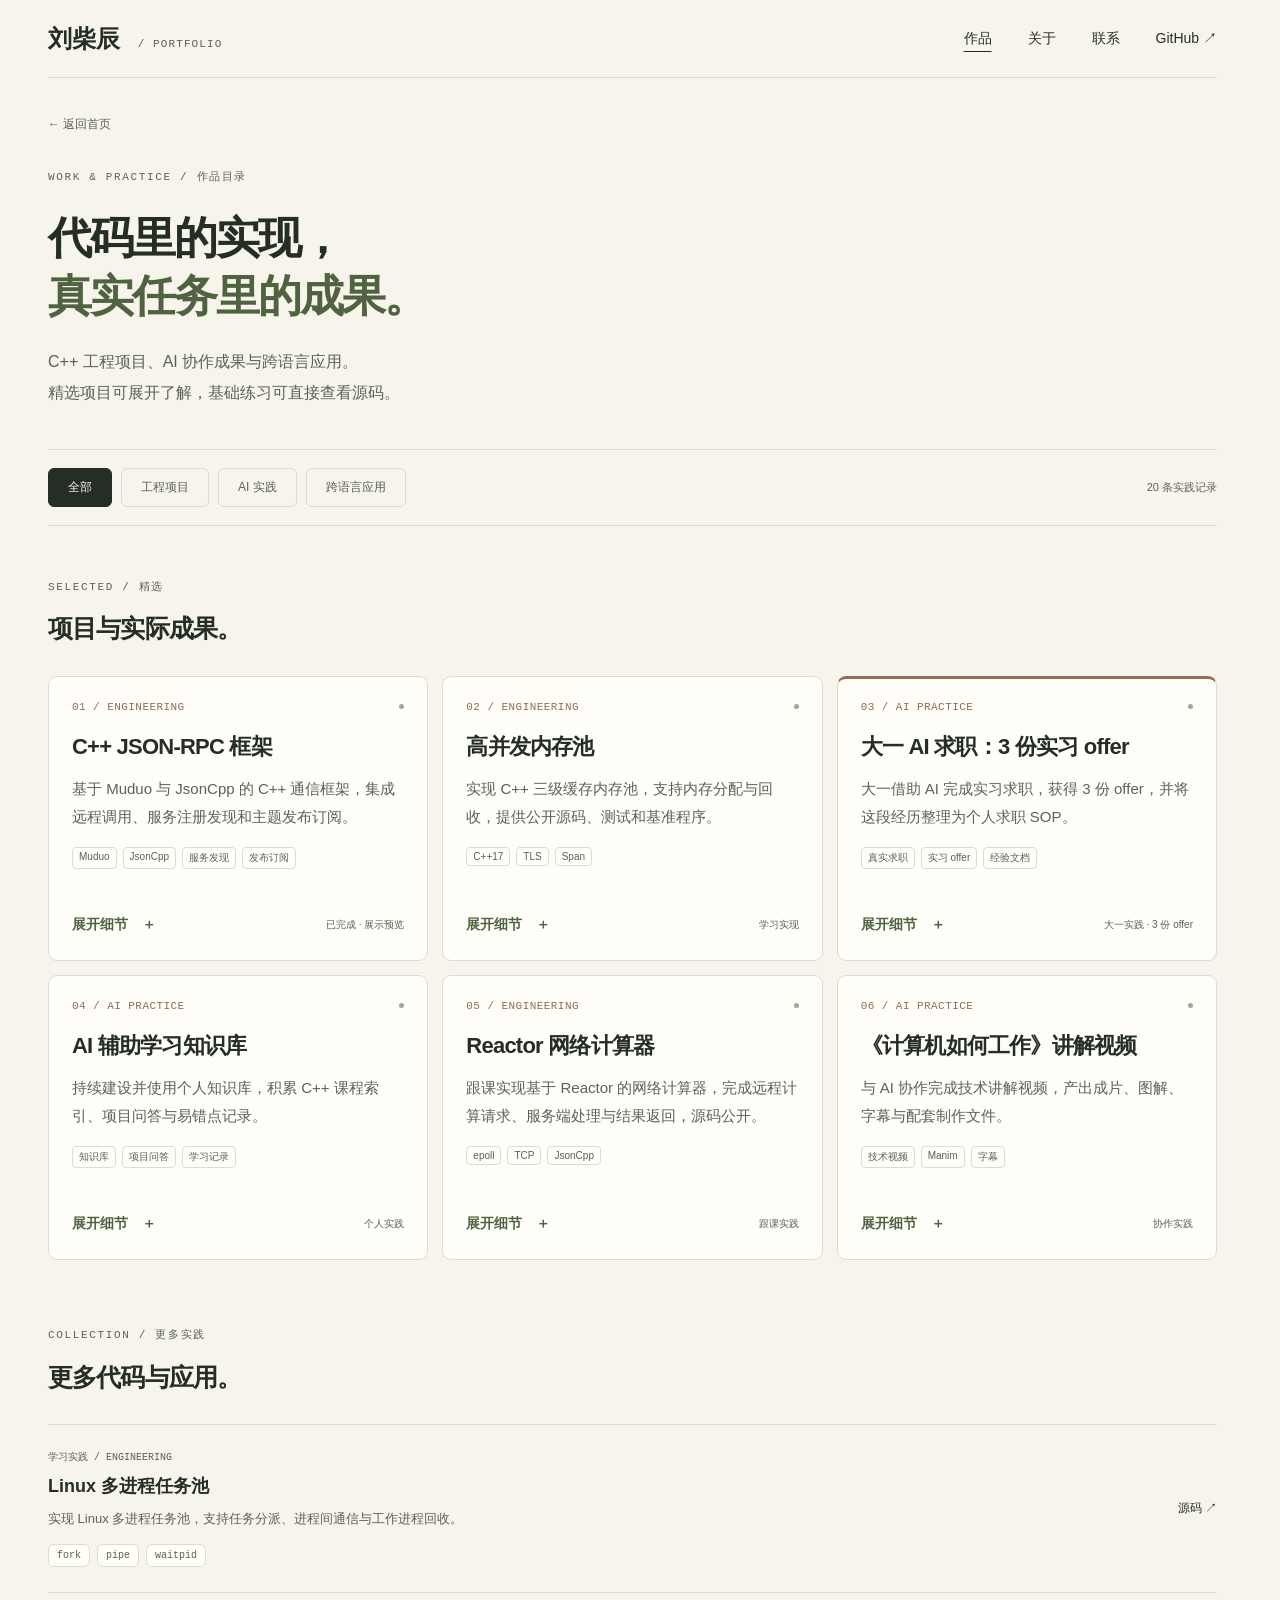
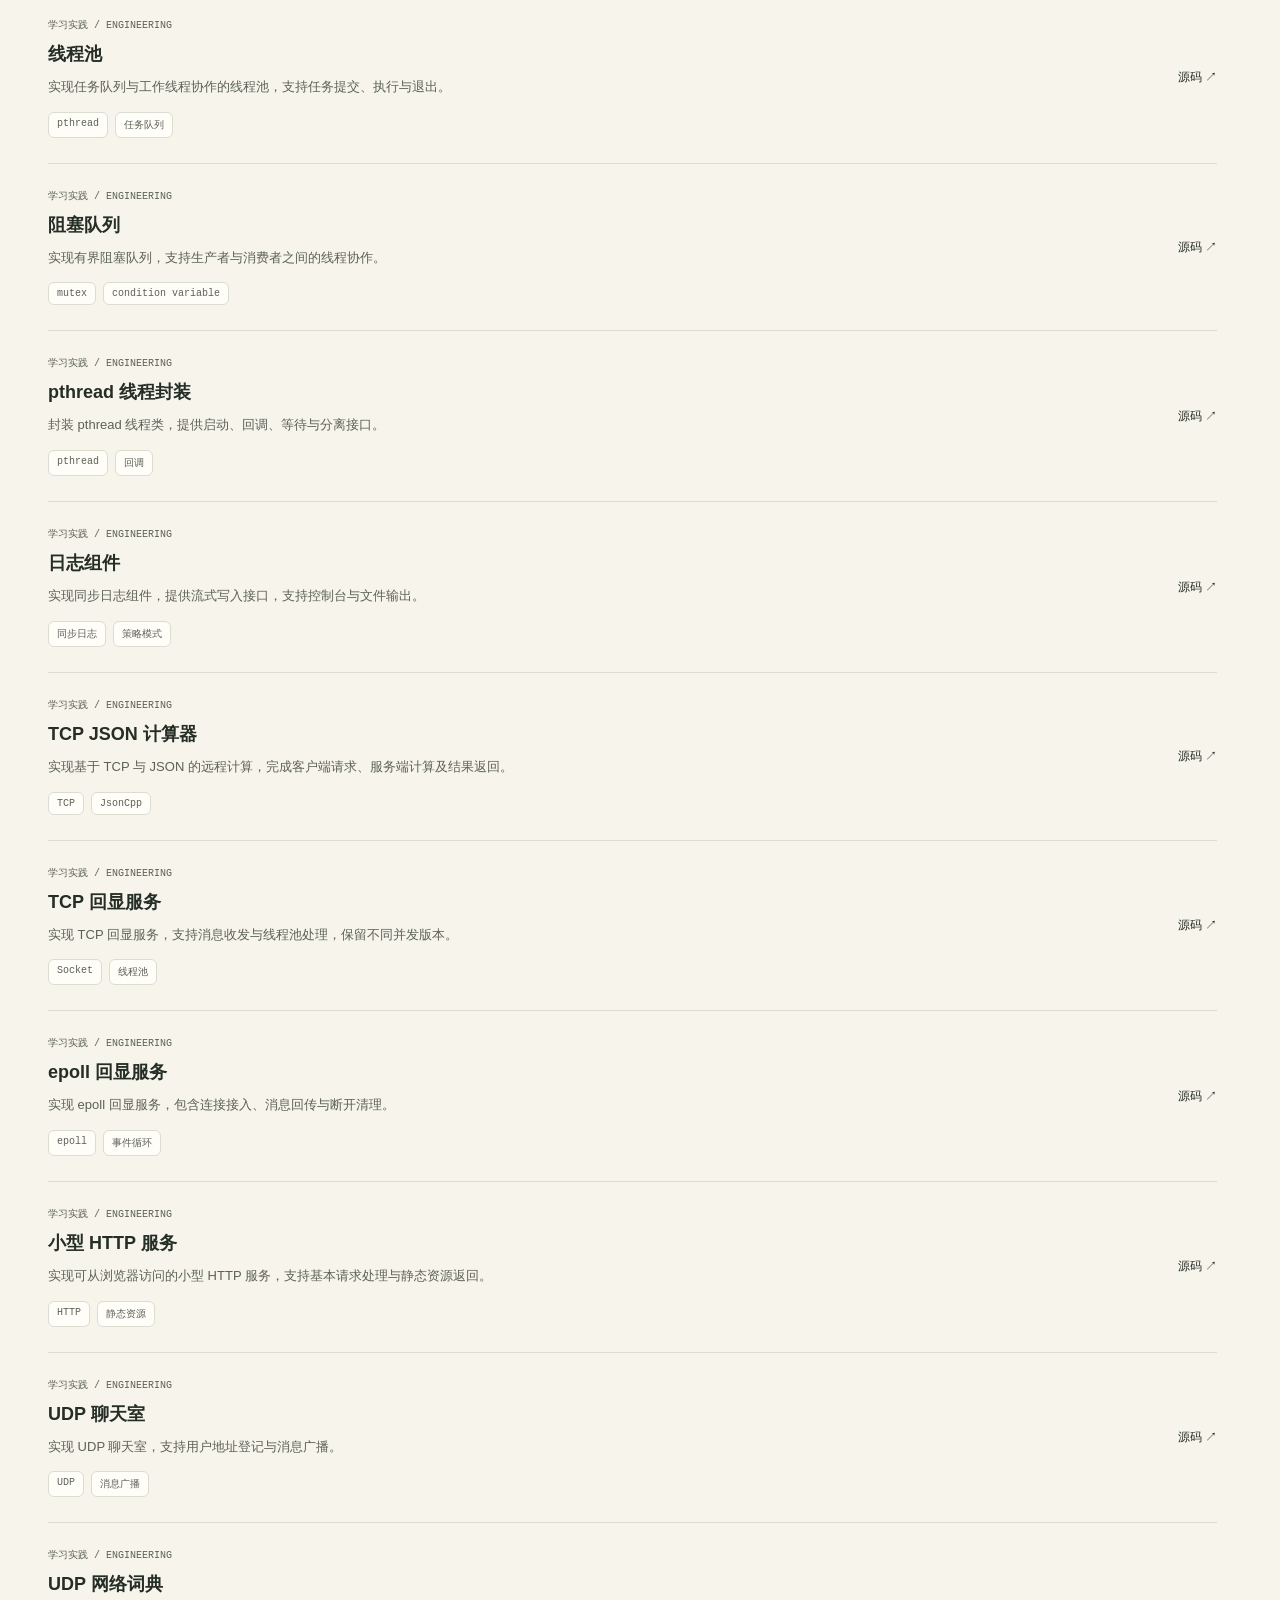
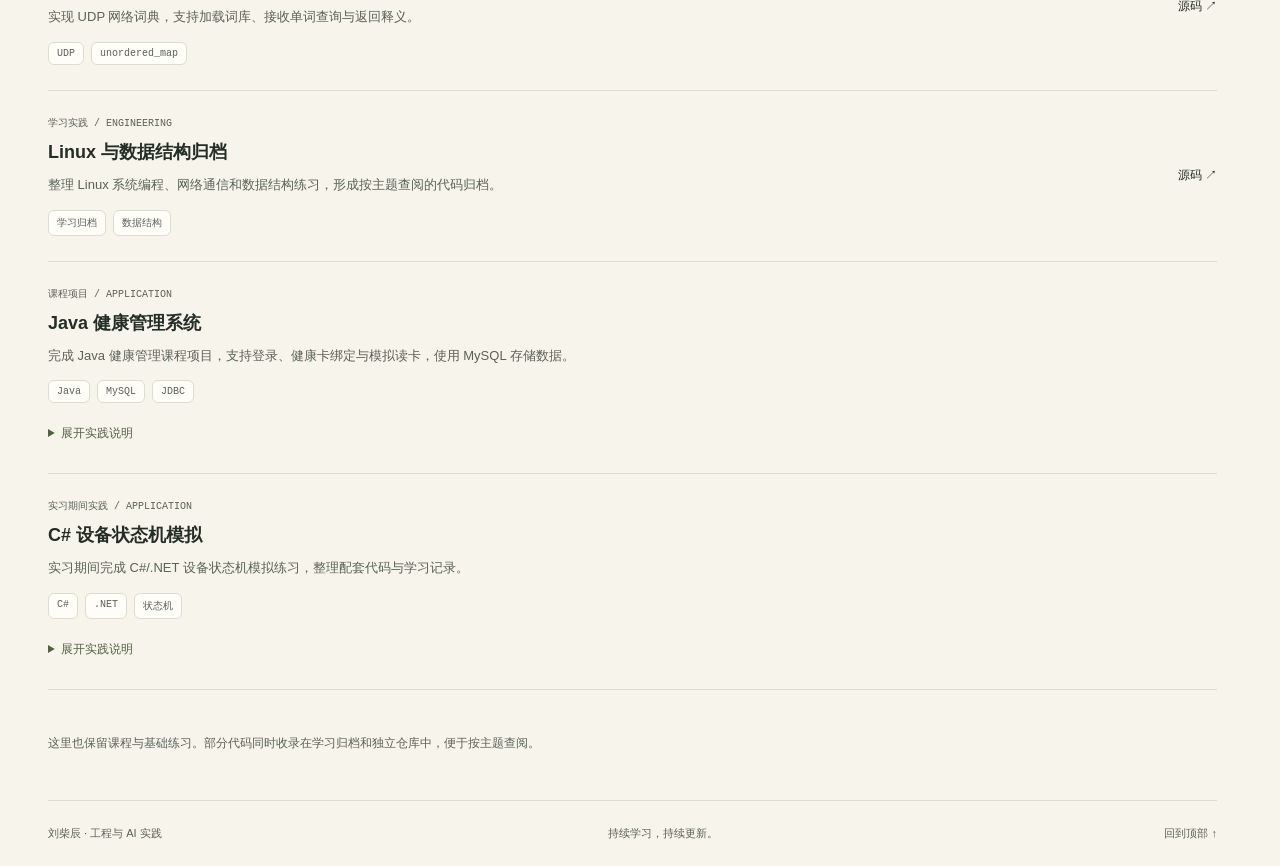
==== commit 850592bb: "Refine portfolio copy around projects and tangible outcomes" ====
--- a/work/index.html
+++ b/work/index.html
@@ -5,4 +5,4 @@
       const selectedTheme = Object.hasOwn(themeColors, requestedTheme) ? requestedTheme : defaultTheme;
       document.documentElement.dataset.theme = selectedTheme;
       document.querySelector('meta[name="theme-color"]').content = themeColors[selectedTheme];
-    })();</script><link rel="stylesheet" href="/_astro/SiteLayout.BUoyzNGZ.css"></head><body data-page="work"><a class="skip-link" href="#main">跳到正文</a><div class="site"><header class="site-nav"><a href="/" class="wordmark">刘柴辰<span> / PORTFOLIO</span></a><nav aria-label="主导航"><a href="/work/" aria-current="page">作品</a><a href="/#about">关于</a><a href="/#contact">联系</a><a href="https://github.com/mahiro726" target="_blank" rel="noopener noreferrer">GitHub ↗</a></nav></header><main id="main"><section class="directory-hero"><a class="breadcrumb" href="/">← 返回首页</a><span class="section-label">WORK & PRACTICE / 作品目录</span><h1>代码里的实现，<br><em>真实任务里的实践。</em></h1><p>C++ 网络与并发项目、AI 学习与求职方法，以及跨语言应用练习。<br>精选作品展开讲清做法，基础练习可直接查看源码。</p></section><div data-project-scope="all"><nav class="filter-bar" aria-label="筛选作品" data-filter-bar hidden><button type="button" data-filter="all" aria-pressed="true">全部</button><button type="button" data-filter="engineering" aria-pressed="false">工程项目</button><button type="button" data-filter="ai" aria-pressed="false">AI 实践</button><button type="button" data-filter="application" aria-pressed="false">跨语言应用</button><span data-filter-summary aria-live="polite">20 条实践记录</span></nav><section class="catalog-section" data-project-group><div class="section-top"><div><span class="section-label">SELECTED / 精选</span><h2>项目、方法与具体成果。</h2></div></div><div class="project-grid"><article class="project evidence-card" data-kind="engineering" data-project="json-rpc"><div class="evidence-kicker"><span>01 / ENGINEERING</span><span class="evidence-marker" aria-hidden="true"></span></div><h3>C++ JSON-RPC 框架</h3><p class="evidence-summary">基于 C++、Muduo 与 JsonCpp 的远程调用框架，整合 RPC、服务注册发现和主题发布订阅。</p><ul class="evidence-tags" aria-label="项目标签"><li>Muduo</li><li>JsonCpp</li><li>服务发现</li><li>发布订阅</li></ul><div class="evidence-footer"><a class="detail-trigger" href="/work/json-rpc/" data-detail="json-rpc" aria-label="展开C++ JSON-RPC 框架细节">展开细节 <span aria-hidden="true">＋</span></a><span class="evidence-status">已完成 · 展示预览</span></div></article><article class="project evidence-card" data-kind="engineering" data-project="memory-pool"><div class="evidence-kicker"><span>02 / ENGINEERING</span><span class="evidence-marker" aria-hidden="true"></span></div><h3>高并发内存池</h3><p class="evidence-summary">参照 tcmalloc 思路实现 C++ 三级缓存内存池，覆盖对象分配、回收与页级管理，附测试和基准程序。</p><ul class="evidence-tags" aria-label="项目标签"><li>C++17</li><li>TLS</li><li>Span</li></ul><div class="evidence-footer"><a class="detail-trigger" href="/work/memory-pool/" data-detail="memory-pool" aria-label="展开高并发内存池细节">展开细节 <span aria-hidden="true">＋</span></a><span class="evidence-status">学习实现</span></div></article><article class="project evidence-card" data-kind="ai" data-project="interview"><div class="evidence-kicker"><span>03 / AI PRACTICE</span><span class="evidence-marker" aria-hidden="true"></span></div><h3>大一 AI 求职实战与 SOP</h3><p class="evidence-summary">大一通过 AI 辅助求职获得 3 份实习 offer，成功进入实习，并沉淀了一份求职 SOP。</p><ul class="evidence-tags" aria-label="项目标签"><li>真实求职</li><li>模拟面试</li><li>SOP 交付</li></ul><div class="evidence-footer"><a class="detail-trigger" href="/work/interview/" data-detail="interview" aria-label="展开大一 AI 求职实战与 SOP细节">展开细节 <span aria-hidden="true">＋</span></a><span class="evidence-status">大一实践 · 3 份 offer</span></div></article><article class="project evidence-card" data-kind="ai" data-project="ai-learning"><div class="evidence-kicker"><span>04 / AI PRACTICE</span><span class="evidence-marker" aria-hidden="true"></span></div><h3>AI 辅助技术学习知识库</h3><p class="evidence-summary">搭建并持续使用个人学习知识库，连接课程资料、代码与问答记录，让学习成果能够积累和复用。</p><ul class="evidence-tags" aria-label="项目标签"><li>知识库</li><li>费曼问答</li><li>反馈迭代</li></ul><div class="evidence-footer"><a class="detail-trigger" href="/work/ai-learning/" data-detail="ai-learning" aria-label="展开AI 辅助技术学习知识库细节">展开细节 <span aria-hidden="true">＋</span></a><span class="evidence-status">个人实践</span></div></article><article class="project evidence-card" data-kind="engineering" data-project="reactor-calculator"><div class="evidence-kicker"><span>05 / ENGINEERING</span><span class="evidence-marker" aria-hidden="true"></span></div><h3>Reactor 网络计算器</h3><p class="evidence-summary">跟课实现基于 Reactor 的网络计算器，支持远程计算请求与响应，实践非阻塞 I/O、协议解析和分层设计。</p><ul class="evidence-tags" aria-label="项目标签"><li>epoll</li><li>TCP</li><li>JsonCpp</li></ul><div class="evidence-footer"><a class="detail-trigger" href="/work/reactor-calculator/" data-detail="reactor-calculator" aria-label="展开Reactor 网络计算器细节">展开细节 <span aria-hidden="true">＋</span></a><span class="evidence-status">跟课实践</span></div></article><article class="project evidence-card" data-kind="ai" data-project="technical-video"><div class="evidence-kicker"><span>06 / AI PRACTICE</span><span class="evidence-marker" aria-hidden="true"></span></div><h3>技术讲解视频制作流程</h3><p class="evidence-summary">与 AI 协作完成“计算机如何工作”讲解视频，产出成片与可复用的制作资料，将技术知识转化为视听表达。</p><ul class="evidence-tags" aria-label="项目标签"><li>分镜</li><li>Manim</li><li>时间轴</li></ul><div class="evidence-footer"><a class="detail-trigger" href="/work/technical-video/" data-detail="technical-video" aria-label="展开技术讲解视频制作流程细节">展开细节 <span aria-hidden="true">＋</span></a><span class="evidence-status">协作实践</span></div></article></div></section><section class="catalog-section" data-project-group><div class="section-top"><div><span class="section-label">COLLECTION / 更多实践</span><h2>围绕一个机制，做一个小实现。</h2></div></div><div class="practice-list"><article class="practice-row" data-kind="engineering" id="practice-process-pool"><div><div class="row-meta">学习实践 / ENGINEERING</div><h3>Linux 多进程任务池</h3><p>预创建工作进程，使用匿名管道分派演示任务，梳理通信、描述符关闭与进程回收。</p><div class="tags"><span>fork</span><span>pipe</span><span>waitpid</span></div></div><a href="https://github.com/mahiro726/ProcessPool" class="row-action" target="_blank" rel="noopener noreferrer" aria-label="查看Linux 多进程任务池源码">源码 ↗</a></article><article class="practice-row" data-kind="engineering" id="practice-thread-pool"><div><div class="row-meta">学习实践 / ENGINEERING</div><h3>线程池</h3><p>任务队列连接提交端与工作线程，通过互斥锁和条件变量协调获取、等待与退出。</p><div class="tags"><span>pthread</span><span>任务队列</span></div></div><a href="https://github.com/mahiro726/ThreadPool" class="row-action" target="_blank" rel="noopener noreferrer" aria-label="查看线程池源码">源码 ↗</a></article><article class="practice-row" data-kind="engineering" id="practice-block-queue"><div><div class="row-meta">学习实践 / ENGINEERING</div><h3>阻塞队列</h3><p>围绕队列为空或已满的等待条件，实践有界生产者—消费者协作。</p><div class="tags"><span>mutex</span><span>condition variable</span></div></div><a href="https://github.com/mahiro726/BlockQueue" class="row-action" target="_blank" rel="noopener noreferrer" aria-label="查看阻塞队列源码">源码 ↗</a></article><article class="practice-row" data-kind="engineering" id="practice-thread"><div><div class="row-meta">学习实践 / ENGINEERING</div><h3>pthread 线程封装</h3><p>将线程启动、回调、等待和分离组织为类接口，练习生命周期管理。</p><div class="tags"><span>pthread</span><span>回调</span></div></div><a href="https://github.com/mahiro726/Thread" class="row-action" target="_blank" rel="noopener noreferrer" aria-label="查看pthread 线程封装源码">源码 ↗</a></article><article class="practice-row" data-kind="engineering" id="practice-logger"><div><div class="row-meta">学习实践 / ENGINEERING</div><h3>日志组件</h3><p>用流式接口组织日志信息，以策略模式区分控制台与文件输出。</p><div class="tags"><span>同步日志</span><span>策略模式</span></div></div><a href="https://github.com/mahiro726/Logger" class="row-action" target="_blank" rel="noopener noreferrer" aria-label="查看日志组件源码">源码 ↗</a></article><article class="practice-row" data-kind="engineering" id="practice-tcp-json"><div><div class="row-meta">学习实践 / ENGINEERING</div><h3>TCP JSON 计算器</h3><p>用 JSON 编码计算请求与结果，以长度前缀识别 TCP 消息边界，完成客户端与服务端的请求响应。</p><div class="tags"><span>TCP</span><span>JsonCpp</span></div></div><a href="https://github.com/mahiro726/tcp-json-calculator" class="row-action" target="_blank" rel="noopener noreferrer" aria-label="查看TCP JSON 计算器源码">源码 ↗</a></article><article class="practice-row" data-kind="engineering" id="practice-tcp-echo"><div><div class="row-meta">学习实践 / ENGINEERING</div><h3>TCP 回显服务</h3><p>通过回调分离收发与业务，接入线程池，并保留不同并发组织方式的练习。</p><div class="tags"><span>Socket</span><span>线程池</span></div></div><a href="https://github.com/mahiro726/tcp-echoserver" class="row-action" target="_blank" rel="noopener noreferrer" aria-label="查看TCP 回显服务源码">源码 ↗</a></article><article class="practice-row" data-kind="engineering" id="practice-epoll"><div><div class="row-meta">学习实践 / ENGINEERING</div><h3>epoll 回显服务</h3><p>围绕连接接入、可读事件与断开清理，理解 I/O 多路复用。</p><div class="tags"><span>epoll</span><span>事件循环</span></div></div><a href="https://github.com/mahiro726/EpollServer" class="row-action" target="_blank" rel="noopener noreferrer" aria-label="查看epoll 回显服务源码">源码 ↗</a></article><article class="practice-row" data-kind="engineering" id="practice-http"><div><div class="row-meta">学习实践 / ENGINEERING</div><h3>小型 HTTP 服务</h3><p>处理浏览器请求并返回静态资源，结合 MIME 类型和 URI 路由练习 HTTP 服务的基本处理流程。</p><div class="tags"><span>HTTP</span><span>静态资源</span></div></div><a href="https://github.com/mahiro726/httpserver" class="row-action" target="_blank" rel="noopener noreferrer" aria-label="查看小型 HTTP 服务源码">源码 ↗</a></article><article class="practice-row" data-kind="engineering" id="practice-udp-chat"><div><div class="row-meta">学习实践 / ENGINEERING</div><h3>UDP 聊天室</h3><p>登记用户地址并转发数据报，练习无连接通信中的应用层组织。</p><div class="tags"><span>UDP</span><span>消息广播</span></div></div><a href="https://github.com/mahiro726/UdpChatRoom" class="row-action" target="_blank" rel="noopener noreferrer" aria-label="查看UDP 聊天室源码">源码 ↗</a></article><article class="practice-row" data-kind="engineering" id="practice-udp-dictionary"><div><div class="row-meta">学习实践 / ENGINEERING</div><h3>UDP 网络词典</h3><p>将词典文件加载到 unordered_map，通过 UDP 接收单词查询并返回结果，练习数据加载、查找与网络响应。</p><div class="tags"><span>UDP</span><span>unordered_map</span></div></div><a href="https://github.com/mahiro726/udp-dictionary" class="row-action" target="_blank" rel="noopener noreferrer" aria-label="查看UDP 网络词典源码">源码 ↗</a></article><article class="practice-row" data-kind="engineering" id="practice-practice-codes"><div><div class="row-meta">学习实践 / ENGINEERING</div><h3>Linux 与数据结构归档</h3><p>按学习主题归档 Linux 系统编程、网络通信和数据结构代码，包含进程通信、信号、链表与树等练习。</p><div class="tags"><span>学习归档</span><span>数据结构</span></div></div><a href="https://github.com/mahiro726/practice-codes" class="row-action" target="_blank" rel="noopener noreferrer" aria-label="查看Linux 与数据结构归档源码">源码 ↗</a></article><article class="practice-row" data-kind="application" id="practice-java"><div><div class="row-meta">课程项目 / APPLICATION</div><h3>Java 健康管理系统</h3><p>用 Java、MySQL 与 JDBC 完成健康管理课程项目，围绕登录、健康卡绑定和模拟读卡，实践桌面交互与数据存储。</p><div class="tags"><span>Java</span><span>MySQL</span><span>JDBC</span></div><details class="row-detail"><summary>展开实践说明</summary><div><p>将界面操作、健康卡信息和数据库连接起来，练习一个桌面应用从输入到持久化的处理过程。</p><section><h4>主要功能</h4><p>用户登录、健康卡绑定、模拟刷卡与文件卡号读取。</p></section><section><h4>演示方式</h4><p>使用模拟卡号和文本文件输入完成课程演示，未接入真实读卡硬件。</p></section></div></details></div></article><article class="practice-row" data-kind="application" id="practice-csharp"><div><div class="row-meta">实习期间实践 / APPLICATION</div><h3>C# 与设备逻辑模拟</h3><p>实习期间从 C++ 迁移到 C#/.NET，使用控制台状态机模拟设备逻辑，通过事件与反射练习状态变化和通知处理。</p><div class="tags"><span>C#</span><span>.NET</span><span>状态机</span></div><details class="row-detail"><summary>展开实践说明</summary><div><p>在 8—9 月的软件方向实习中，我以已有 C++ 基础学习 C# 与 .NET，通过设备逻辑模拟熟悉新的语言机制。这段实习现已结束。</p><section><h4>语言迁移</h4><p>整理属性、封装、委托、事件与反射的用法，对照已有 C++ 知识理解差异。</p></section><section><h4>具体练习</h4><p>以控制台程序模拟设备状态变化和事件通知，并整理工作日报、岗位资料和个人学习知识库。这里展示模拟练习，不涉及企业原始文档或生产线交付。</p></section></div></details></div></article></div></section></div><p class="directory-note">这里也保留课程与基础练习。部分代码同时收录在学习归档和独立仓库中，便于按主题查阅。</p></main><footer class="site-footer"><span>刘柴辰 · 工程与 AI 实践</span><span>持续学习，持续更新。</span><a href="#main">回到顶部 ↑</a></footer></div><dialog id="project-dialog" class="project-dialog"><div data-dialog-content></div></dialog><template data-preview="json-rpc"><div class="detail-header"><div><span class="section-label">C++ / 远程调用 · 已完成 · 展示预览</span><h2 id="preview-title-json-rpc">C++ JSON-RPC 框架</h2></div><button type="button" class="detail-close" data-close-detail aria-label="关闭项目细节" autofocus>×</button></div><div class="detail-content"><p class="detail-intro">将远程调用、服务发现与主题消息整合到一套框架中，让业务代码通过统一接口使用网络能力。</p><section><h3>三类能力，一套通信底座</h3><ul><li>远程调用：支持同步、future 和回调三种方式。</li><li>服务发现：支持地址登记、查询与连接复用。</li><li>主题消息：支持发布、订阅与消息推送。</li></ul></section><section><h3>关键设计</h3><p>通信接口、底层实现与业务模块分层，统一处理消息编码、分发与响应匹配。</p></section><section><h3>展示说明</h3><p>本条暂按项目完成后的状态预览，不作为实际完成记录。</p></section><div class="detail-actions"><a class="detail-primary" href="/work/json-rpc/">阅读完整案例 ↗</a><a href="https://github.com/mahiro726/json_rpc" target="_blank" rel="noopener noreferrer">查看公开源码 ↗</a><button type="button" data-close-detail>返回浏览</button></div></div></template><template data-preview="memory-pool"><div class="detail-header"><div><span class="section-label">C++ / 内存与并发 · 学习实现</span><h2 id="preview-title-memory-pool">高并发内存池</h2></div><button type="button" class="detail-close" data-close-detail aria-label="关闭项目细节" autofocus>×</button></div><div class="detail-content"><p class="detail-intro">这是一个参照 tcmalloc 三级缓存思路的 C++ 学习实现，重点是理解对象复用、共享资源与页级管理如何配合。</p><section><h3>实现了什么</h3><ul><li>ThreadCache：通过 TLS 隔离各线程缓存，用自由链表保存可复用的小对象。</li><li>CentralCache：按尺寸分类组织共享对象，通过桶锁与批量调拨连接线程需求。</li><li>PageCache：以连续页和 Span 管理更粗粒度的内存资源。</li></ul></section><section><h3>源码与测试</h3><p>公开仓库包含三级缓存实现、测试和基准程序，展示对象复用、线程同步与页级管理的工程实践。</p></section><div class="detail-actions"><a class="detail-primary" href="/work/memory-pool/">阅读完整案例 ↗</a><a href="https://github.com/mahiro726/ConcurrentMemoryPool" target="_blank" rel="noopener noreferrer">查看公开源码 ↗</a><button type="button" data-close-detail>返回浏览</button></div></div></template><template data-preview="interview"><div class="detail-header"><div><span class="section-label">AI / 真实成果 · 大一实践 · 3 份 offer</span><h2 id="preview-title-interview">大一 AI 求职实战与 SOP</h2></div><button type="button" class="detail-close" data-close-detail aria-label="关闭项目细节" autofocus>×</button></div><div class="detail-content"><p class="detail-intro">在大一，将 AI 协作从日常使用带入真实求职，完成从准备、面试到获得实习的实践。</p><section><h3>我的角色</h3><p>主导求职准备、参加真实面试，并根据反馈调整；AI 作为辅助工具参与。</p></section><section><h3>结果与产出</h3><p>获得 3 份实习 offer，进入实习；将经历整理为求职 SOP，留下可复用的文档成果。</p></section><div class="detail-actions"><a class="detail-primary" href="/work/interview/">阅读完整案例 ↗</a><button type="button" data-close-detail>返回浏览</button></div></div></template><template data-preview="ai-learning"><div class="detail-header"><div><span class="section-label">AI / 学习与知识组织 · 个人实践</span><h2 id="preview-title-ai-learning">AI 辅助技术学习知识库</h2></div><button type="button" class="detail-close" data-close-detail aria-label="关闭项目细节" autofocus>×</button></div><div class="detail-content"><p class="detail-intro">从几个简单文件起步，在日常学习中逐步形成个人知识库，并持续根据使用反馈调整。</p><section><h3>已有产出</h3><p>课程资料索引、项目问答和易错点记录，形成能够持续积累的个人学习资料。</p></section><section><h3>我的参与</h3><p>确定学习目标、实际作答并推动调整；AI 协助整理与反馈。方法借鉴课程材料，也经过个人使用与迭代。</p></section><div class="detail-actions"><a class="detail-primary" href="/work/ai-learning/">阅读完整案例 ↗</a><button type="button" data-close-detail>返回浏览</button></div></div></template><template data-preview="reactor-calculator"><div class="detail-header"><div><span class="section-label">C++ / 网络与协议 · 跟课实践</span><h2 id="preview-title-reactor-calculator">Reactor 网络计算器</h2></div><button type="button" class="detail-close" data-close-detail aria-label="关闭项目细节" autofocus>×</button></div><div class="detail-content"><p class="detail-intro">以网络计算器为业务入口，跟课实践 Reactor 事件循环，沿着一次请求理解网络层和业务层的分工。</p><section><h3>关键实现</h3><ul><li>单线程 epoll 事件循环，管理连接接入、可读事件与断开处理。</li><li>非阻塞收发与缓冲区，处理 TCP 字节流而不是假设一次接收就是完整消息。</li><li>长度前缀协议与 JsonCpp，通过回调分开组织 I/O、报文处理和计算业务。</li></ul></section><section><h3>实践重点</h3><p>跟课完成网络层、协议层与计算业务的协作，作为后续学习 Muduo 与 RPC 的代码基础。</p></section><div class="detail-actions"><a class="detail-primary" href="/work/reactor-calculator/">阅读完整案例 ↗</a><a href="https://github.com/mahiro726/reactor-calculator" target="_blank" rel="noopener noreferrer">查看公开源码 ↗</a><button type="button" data-close-detail>返回浏览</button></div></div></template><template data-preview="technical-video"><div class="detail-header"><div><span class="section-label">AI / 技术讲解视频 · 协作实践</span><h2 id="preview-title-technical-video">技术讲解视频制作流程</h2></div><button type="button" class="detail-close" data-close-detail aria-label="关闭项目细节" autofocus>×</button></div><div class="detail-content"><p class="detail-intro">围绕“计算机如何工作”完成技术讲解视频，尝试用声音、图解与字幕呈现抽象知识。</p><section><h3>我的参与</h3><p>提出表达目标、检查呈现效果并推动调整，代码与制作环节由 AI 协作完成。</p></section><section><h3>成片与制作资料</h3><p>已有本地成片、分镜、时间轴与制作脚本；视频素材公开范围确认后，再提供播放入口。</p></section><div class="detail-actions"><a class="detail-primary" href="/work/technical-video/">阅读完整案例 ↗</a><button type="button" data-close-detail>返回浏览</button></div></div></template><template data-preview="java"><div class="detail-header"><div><span class="section-label">APPLICATION / 跨语言应用 · 课程项目</span><h2 id="preview-title-java">Java 健康管理系统</h2></div><button type="button" class="detail-close" data-close-detail aria-label="关闭项目细节" autofocus>×</button></div><div class="detail-content"><p class="detail-intro">将界面操作、健康卡信息和数据库连接起来，练习一个桌面应用从输入到持久化的处理过程。</p><section><h3>主要功能</h3><p>用户登录、健康卡绑定、模拟刷卡与文件卡号读取。</p></section><section><h3>演示方式</h3><p>使用模拟卡号和文本文件输入完成课程演示，未接入真实读卡硬件。</p></section><div class="detail-actions"><button type="button" data-close-detail>返回浏览</button></div></div></template><template data-preview="csharp"><div class="detail-header"><div><span class="section-label">APPLICATION / 跨语言应用 · 实习期间实践</span><h2 id="preview-title-csharp">C# 与设备逻辑模拟</h2></div><button type="button" class="detail-close" data-close-detail aria-label="关闭项目细节" autofocus>×</button></div><div class="detail-content"><p class="detail-intro">在 8—9 月的软件方向实习中，我以已有 C++ 基础学习 C# 与 .NET，通过设备逻辑模拟熟悉新的语言机制。这段实习现已结束。</p><section><h3>语言迁移</h3><p>整理属性、封装、委托、事件与反射的用法，对照已有 C++ 知识理解差异。</p></section><section><h3>具体练习</h3><p>以控制台程序模拟设备状态变化和事件通知，并整理工作日报、岗位资料和个人学习知识库。这里展示模拟练习，不涉及企业原始文档或生产线交付。</p></section><div class="detail-actions"><button type="button" data-close-detail>返回浏览</button></div></div></template><script type="module">var e=new URLSearchParams(location.search).get(`theme`);function t(t){e&&document.documentElement.dataset.theme===e&&t.querySelectorAll(`a[href]`).forEach(t=>{let n=new URL(t.href,location.href);n.origin===location.origin&&[`http:`,`https:`].includes(n.protocol)&&(n.searchParams.set(`theme`,e),t.href=`${n.pathname}${n.search}${n.hash}`)})}t(document),document.querySelectorAll(`[data-project-scope]`).forEach(e=>{let t=e.querySelector(`[data-filter-bar]`);if(!t)return;let n=[...e.querySelectorAll(`[data-kind]`)],r=[...t.querySelectorAll(`[data-filter]`)],i=t.querySelector(`[data-filter-summary]`);r.forEach(t=>t.addEventListener(`click`,()=>{let a=t.dataset.filter;n.forEach(e=>{e.hidden=a!==`all`&&e.dataset.kind!==a}),r.forEach(e=>e.setAttribute(`aria-pressed`,String(e===t))),e.querySelectorAll(`[data-project-group]`).forEach(e=>{e.hidden=![...e.querySelectorAll(`[data-kind]`)].some(e=>!e.hidden)}),i&&(i.textContent=`${n.filter(e=>!e.hidden).length} 项实践`)})),t.hidden=!1});var n=document.querySelector(`#project-dialog`),r=n?.querySelector(`[data-dialog-content]`);if(n&&r&&typeof n.showModal==`function`){let e=new Map([...document.querySelectorAll(`template[data-preview]`)].map(e=>[e.dataset.preview,e])),i=null;document.querySelectorAll(`a[data-detail]`).forEach(a=>{let o=e.get(a.dataset.detail);o&&(a.setAttribute(`aria-haspopup`,`dialog`),a.addEventListener(`click`,e=>{if(e.button!==0||e.metaKey||e.ctrlKey||e.shiftKey||e.altKey)return;e.preventDefault(),i=a,r.replaceChildren(o.content.cloneNode(!0)),t(r);let s=r.querySelector(`h2`);s&&n.setAttribute(`aria-labelledby`,s.id),n.showModal(),n.scrollTop=0}))}),n.addEventListener(`click`,e=>{e.target instanceof Element&&e.target.closest(`[data-close-detail]`)&&n.close()}),n.addEventListener(`keydown`,e=>{if(e.key!==`Tab`)return;let t=[...r.querySelectorAll(`a[href],button:not([disabled]),[tabindex]:not([tabindex="-1"])`)].filter(e=>e.getClientRects().length>0),n=t[0],i=t.at(-1);n&&i&&(e.shiftKey&&document.activeElement===n?(e.preventDefault(),i.focus()):!e.shiftKey&&document.activeElement===i&&(e.preventDefault(),n.focus()))});let a=!1,o=e=>{let t=n.getBoundingClientRect();return e.clientX<t.left||e.clientX>t.right||e.clientY<t.top||e.clientY>t.bottom};n.addEventListener(`pointerdown`,e=>{a=e.target===n&&o(e)}),n.addEventListener(`click`,e=>{a&&e.target===n&&o(e)&&n.close(),a=!1}),n.addEventListener(`close`,()=>{i?.focus({preventScroll:!0}),i=null})}</script></body></html>+    })();</script><link rel="stylesheet" href="/_astro/SiteLayout.BUoyzNGZ.css"></head><body data-page="work"><a class="skip-link" href="#main">跳到正文</a><div class="site"><header class="site-nav"><a href="/" class="wordmark">刘柴辰<span> / PORTFOLIO</span></a><nav aria-label="主导航"><a href="/work/" aria-current="page">作品</a><a href="/#about">关于</a><a href="/#contact">联系</a><a href="https://github.com/mahiro726" target="_blank" rel="noopener noreferrer">GitHub ↗</a></nav></header><main id="main"><section class="directory-hero"><a class="breadcrumb" href="/">← 返回首页</a><span class="section-label">WORK & PRACTICE / 作品目录</span><h1>代码里的实现，<br><em>真实任务里的成果。</em></h1><p>C++ 工程项目、AI 协作成果与跨语言应用。<br>精选项目可展开了解，基础练习可直接查看源码。</p></section><div data-project-scope="all"><nav class="filter-bar" aria-label="筛选作品" data-filter-bar hidden><button type="button" data-filter="all" aria-pressed="true">全部</button><button type="button" data-filter="engineering" aria-pressed="false">工程项目</button><button type="button" data-filter="ai" aria-pressed="false">AI 实践</button><button type="button" data-filter="application" aria-pressed="false">跨语言应用</button><span data-filter-summary aria-live="polite">20 条实践记录</span></nav><section class="catalog-section" data-project-group><div class="section-top"><div><span class="section-label">SELECTED / 精选</span><h2>项目与实际成果。</h2></div></div><div class="project-grid"><article class="project evidence-card" data-kind="engineering" data-project="json-rpc"><div class="evidence-kicker"><span>01 / ENGINEERING</span><span class="evidence-marker" aria-hidden="true"></span></div><h3>C++ JSON-RPC 框架</h3><p class="evidence-summary">基于 Muduo 与 JsonCpp 的 C++ 通信框架，集成远程调用、服务注册发现和主题发布订阅。</p><ul class="evidence-tags" aria-label="项目标签"><li>Muduo</li><li>JsonCpp</li><li>服务发现</li><li>发布订阅</li></ul><div class="evidence-footer"><a class="detail-trigger" href="/work/json-rpc/" data-detail="json-rpc" aria-label="展开C++ JSON-RPC 框架细节">展开细节 <span aria-hidden="true">＋</span></a><span class="evidence-status">已完成 · 展示预览</span></div></article><article class="project evidence-card" data-kind="engineering" data-project="memory-pool"><div class="evidence-kicker"><span>02 / ENGINEERING</span><span class="evidence-marker" aria-hidden="true"></span></div><h3>高并发内存池</h3><p class="evidence-summary">实现 C++ 三级缓存内存池，支持内存分配与回收，提供公开源码、测试和基准程序。</p><ul class="evidence-tags" aria-label="项目标签"><li>C++17</li><li>TLS</li><li>Span</li></ul><div class="evidence-footer"><a class="detail-trigger" href="/work/memory-pool/" data-detail="memory-pool" aria-label="展开高并发内存池细节">展开细节 <span aria-hidden="true">＋</span></a><span class="evidence-status">学习实现</span></div></article><article class="project evidence-card" data-kind="ai" data-project="interview"><div class="evidence-kicker"><span>03 / AI PRACTICE</span><span class="evidence-marker" aria-hidden="true"></span></div><h3>大一 AI 求职：3 份实习 offer</h3><p class="evidence-summary">大一借助 AI 完成实习求职，获得 3 份 offer，并将这段经历整理为个人求职 SOP。</p><ul class="evidence-tags" aria-label="项目标签"><li>真实求职</li><li>实习 offer</li><li>经验文档</li></ul><div class="evidence-footer"><a class="detail-trigger" href="/work/interview/" data-detail="interview" aria-label="展开大一 AI 求职：3 份实习 offer细节">展开细节 <span aria-hidden="true">＋</span></a><span class="evidence-status">大一实践 · 3 份 offer</span></div></article><article class="project evidence-card" data-kind="ai" data-project="ai-learning"><div class="evidence-kicker"><span>04 / AI PRACTICE</span><span class="evidence-marker" aria-hidden="true"></span></div><h3>AI 辅助学习知识库</h3><p class="evidence-summary">持续建设并使用个人知识库，积累 C++ 课程索引、项目问答与易错点记录。</p><ul class="evidence-tags" aria-label="项目标签"><li>知识库</li><li>项目问答</li><li>学习记录</li></ul><div class="evidence-footer"><a class="detail-trigger" href="/work/ai-learning/" data-detail="ai-learning" aria-label="展开AI 辅助学习知识库细节">展开细节 <span aria-hidden="true">＋</span></a><span class="evidence-status">个人实践</span></div></article><article class="project evidence-card" data-kind="engineering" data-project="reactor-calculator"><div class="evidence-kicker"><span>05 / ENGINEERING</span><span class="evidence-marker" aria-hidden="true"></span></div><h3>Reactor 网络计算器</h3><p class="evidence-summary">跟课实现基于 Reactor 的网络计算器，完成远程计算请求、服务端处理与结果返回，源码公开。</p><ul class="evidence-tags" aria-label="项目标签"><li>epoll</li><li>TCP</li><li>JsonCpp</li></ul><div class="evidence-footer"><a class="detail-trigger" href="/work/reactor-calculator/" data-detail="reactor-calculator" aria-label="展开Reactor 网络计算器细节">展开细节 <span aria-hidden="true">＋</span></a><span class="evidence-status">跟课实践</span></div></article><article class="project evidence-card" data-kind="ai" data-project="technical-video"><div class="evidence-kicker"><span>06 / AI PRACTICE</span><span class="evidence-marker" aria-hidden="true"></span></div><h3>《计算机如何工作》讲解视频</h3><p class="evidence-summary">与 AI 协作完成技术讲解视频，产出成片、图解、字幕与配套制作文件。</p><ul class="evidence-tags" aria-label="项目标签"><li>技术视频</li><li>Manim</li><li>字幕</li></ul><div class="evidence-footer"><a class="detail-trigger" href="/work/technical-video/" data-detail="technical-video" aria-label="展开《计算机如何工作》讲解视频细节">展开细节 <span aria-hidden="true">＋</span></a><span class="evidence-status">协作实践</span></div></article></div></section><section class="catalog-section" data-project-group><div class="section-top"><div><span class="section-label">COLLECTION / 更多实践</span><h2>更多代码与应用。</h2></div></div><div class="practice-list"><article class="practice-row" data-kind="engineering" id="practice-process-pool"><div><div class="row-meta">学习实践 / ENGINEERING</div><h3>Linux 多进程任务池</h3><p>实现 Linux 多进程任务池，支持任务分派、进程间通信与工作进程回收。</p><div class="tags"><span>fork</span><span>pipe</span><span>waitpid</span></div></div><a href="https://github.com/mahiro726/ProcessPool" class="row-action" target="_blank" rel="noopener noreferrer" aria-label="查看Linux 多进程任务池源码">源码 ↗</a></article><article class="practice-row" data-kind="engineering" id="practice-thread-pool"><div><div class="row-meta">学习实践 / ENGINEERING</div><h3>线程池</h3><p>实现任务队列与工作线程协作的线程池，支持任务提交、执行与退出。</p><div class="tags"><span>pthread</span><span>任务队列</span></div></div><a href="https://github.com/mahiro726/ThreadPool" class="row-action" target="_blank" rel="noopener noreferrer" aria-label="查看线程池源码">源码 ↗</a></article><article class="practice-row" data-kind="engineering" id="practice-block-queue"><div><div class="row-meta">学习实践 / ENGINEERING</div><h3>阻塞队列</h3><p>实现有界阻塞队列，支持生产者与消费者之间的线程协作。</p><div class="tags"><span>mutex</span><span>condition variable</span></div></div><a href="https://github.com/mahiro726/BlockQueue" class="row-action" target="_blank" rel="noopener noreferrer" aria-label="查看阻塞队列源码">源码 ↗</a></article><article class="practice-row" data-kind="engineering" id="practice-thread"><div><div class="row-meta">学习实践 / ENGINEERING</div><h3>pthread 线程封装</h3><p>封装 pthread 线程类，提供启动、回调、等待与分离接口。</p><div class="tags"><span>pthread</span><span>回调</span></div></div><a href="https://github.com/mahiro726/Thread" class="row-action" target="_blank" rel="noopener noreferrer" aria-label="查看pthread 线程封装源码">源码 ↗</a></article><article class="practice-row" data-kind="engineering" id="practice-logger"><div><div class="row-meta">学习实践 / ENGINEERING</div><h3>日志组件</h3><p>实现同步日志组件，提供流式写入接口，支持控制台与文件输出。</p><div class="tags"><span>同步日志</span><span>策略模式</span></div></div><a href="https://github.com/mahiro726/Logger" class="row-action" target="_blank" rel="noopener noreferrer" aria-label="查看日志组件源码">源码 ↗</a></article><article class="practice-row" data-kind="engineering" id="practice-tcp-json"><div><div class="row-meta">学习实践 / ENGINEERING</div><h3>TCP JSON 计算器</h3><p>实现基于 TCP 与 JSON 的远程计算，完成客户端请求、服务端计算及结果返回。</p><div class="tags"><span>TCP</span><span>JsonCpp</span></div></div><a href="https://github.com/mahiro726/tcp-json-calculator" class="row-action" target="_blank" rel="noopener noreferrer" aria-label="查看TCP JSON 计算器源码">源码 ↗</a></article><article class="practice-row" data-kind="engineering" id="practice-tcp-echo"><div><div class="row-meta">学习实践 / ENGINEERING</div><h3>TCP 回显服务</h3><p>实现 TCP 回显服务，支持消息收发与线程池处理，保留不同并发版本。</p><div class="tags"><span>Socket</span><span>线程池</span></div></div><a href="https://github.com/mahiro726/tcp-echoserver" class="row-action" target="_blank" rel="noopener noreferrer" aria-label="查看TCP 回显服务源码">源码 ↗</a></article><article class="practice-row" data-kind="engineering" id="practice-epoll"><div><div class="row-meta">学习实践 / ENGINEERING</div><h3>epoll 回显服务</h3><p>实现 epoll 回显服务，包含连接接入、消息回传与断开清理。</p><div class="tags"><span>epoll</span><span>事件循环</span></div></div><a href="https://github.com/mahiro726/EpollServer" class="row-action" target="_blank" rel="noopener noreferrer" aria-label="查看epoll 回显服务源码">源码 ↗</a></article><article class="practice-row" data-kind="engineering" id="practice-http"><div><div class="row-meta">学习实践 / ENGINEERING</div><h3>小型 HTTP 服务</h3><p>实现可从浏览器访问的小型 HTTP 服务，支持基本请求处理与静态资源返回。</p><div class="tags"><span>HTTP</span><span>静态资源</span></div></div><a href="https://github.com/mahiro726/httpserver" class="row-action" target="_blank" rel="noopener noreferrer" aria-label="查看小型 HTTP 服务源码">源码 ↗</a></article><article class="practice-row" data-kind="engineering" id="practice-udp-chat"><div><div class="row-meta">学习实践 / ENGINEERING</div><h3>UDP 聊天室</h3><p>实现 UDP 聊天室，支持用户地址登记与消息广播。</p><div class="tags"><span>UDP</span><span>消息广播</span></div></div><a href="https://github.com/mahiro726/UdpChatRoom" class="row-action" target="_blank" rel="noopener noreferrer" aria-label="查看UDP 聊天室源码">源码 ↗</a></article><article class="practice-row" data-kind="engineering" id="practice-udp-dictionary"><div><div class="row-meta">学习实践 / ENGINEERING</div><h3>UDP 网络词典</h3><p>实现 UDP 网络词典，支持加载词库、接收单词查询与返回释义。</p><div class="tags"><span>UDP</span><span>unordered_map</span></div></div><a href="https://github.com/mahiro726/udp-dictionary" class="row-action" target="_blank" rel="noopener noreferrer" aria-label="查看UDP 网络词典源码">源码 ↗</a></article><article class="practice-row" data-kind="engineering" id="practice-practice-codes"><div><div class="row-meta">学习实践 / ENGINEERING</div><h3>Linux 与数据结构归档</h3><p>整理 Linux 系统编程、网络通信和数据结构练习，形成按主题查阅的代码归档。</p><div class="tags"><span>学习归档</span><span>数据结构</span></div></div><a href="https://github.com/mahiro726/practice-codes" class="row-action" target="_blank" rel="noopener noreferrer" aria-label="查看Linux 与数据结构归档源码">源码 ↗</a></article><article class="practice-row" data-kind="application" id="practice-java"><div><div class="row-meta">课程项目 / APPLICATION</div><h3>Java 健康管理系统</h3><p>完成 Java 健康管理课程项目，支持登录、健康卡绑定与模拟读卡，使用 MySQL 存储数据。</p><div class="tags"><span>Java</span><span>MySQL</span><span>JDBC</span></div><details class="row-detail"><summary>展开实践说明</summary><div><p>基于 Java、JDBC 与 MySQL 的桌面课程项目，完成健康卡信息管理与模拟操作。</p><section><h4>主要功能</h4><p>用户登录、健康卡绑定、模拟刷卡与文件卡号读取。</p></section><section><h4>演示方式</h4><p>使用模拟卡号和文本文件输入完成课程演示，未接入真实读卡硬件。</p></section></div></details></div></article><article class="practice-row" data-kind="application" id="practice-csharp"><div><div class="row-meta">实习期间实践 / APPLICATION</div><h3>C# 设备状态机模拟</h3><p>实习期间完成 C#/.NET 设备状态机模拟练习，整理配套代码与学习记录。</p><div class="tags"><span>C#</span><span>.NET</span><span>状态机</span></div><details class="row-detail"><summary>展开实践说明</summary><div><p>8—9 月实习期间完成设备逻辑模拟练习，将 C++ 基础迁移到 C#/.NET。</p><section><h4>完成内容</h4><p>控制台设备状态机模拟、状态变化与事件通知，以及配套学习记录。</p></section><section><h4>实践范围</h4><p>个人模拟练习，不作为真实设备或生产线交付案例。</p></section></div></details></div></article></div></section></div><p class="directory-note">这里也保留课程与基础练习。部分代码同时收录在学习归档和独立仓库中，便于按主题查阅。</p></main><footer class="site-footer"><span>刘柴辰 · 工程与 AI 实践</span><span>持续学习，持续更新。</span><a href="#main">回到顶部 ↑</a></footer></div><dialog id="project-dialog" class="project-dialog"><div data-dialog-content></div></dialog><template data-preview="json-rpc"><div class="detail-header"><div><span class="section-label">C++ / 远程调用 · 已完成 · 展示预览</span><h2 id="preview-title-json-rpc">C++ JSON-RPC 框架</h2></div><button type="button" class="detail-close" data-close-detail aria-label="关闭项目细节" autofocus>×</button></div><div class="detail-content"><p class="detail-intro">面向 C++ 网络应用，将远程调用、服务发现与主题消息整合到统一框架中。</p><section><h3>主要功能</h3><ul><li>远程调用：同步、异步与回调接口。</li><li>服务发现：服务注册与地址查询。</li><li>主题消息：发布、订阅与消息推送。</li></ul></section><section><h3>工程特点</h3><p>通信与业务分层，共用消息处理能力，对外提供统一接口。</p></section><section><h3>展示说明</h3><p>本条暂按项目完成后的状态预览，不作为实际完成记录。</p></section><div class="detail-actions"><a class="detail-primary" href="/work/json-rpc/">查看项目介绍 ↗</a><a href="https://github.com/mahiro726/json_rpc" target="_blank" rel="noopener noreferrer">查看公开源码 ↗</a><button type="button" data-close-detail>返回浏览</button></div></div></template><template data-preview="memory-pool"><div class="detail-header"><div><span class="section-label">C++ / 内存与并发 · 学习实现</span><h2 id="preview-title-memory-pool">高并发内存池</h2></div><button type="button" class="detail-close" data-close-detail aria-label="关闭项目细节" autofocus>×</button></div><div class="detail-content"><p class="detail-intro">参照 tcmalloc 思路完成三级缓存内存池的学习实现，将内存管理与并发知识落实到代码。</p><section><h3>实现范围</h3><p>ThreadCache、CentralCache 与 PageCache 三层协作，覆盖线程本地缓存、共享对象管理和页级分配。</p></section><section><h3>可查看的产出</h3><p>公开仓库包含实现源码、测试和基准程序，可进一步查看项目代码与测试入口。</p></section><div class="detail-actions"><a class="detail-primary" href="/work/memory-pool/">查看项目介绍 ↗</a><a href="https://github.com/mahiro726/ConcurrentMemoryPool" target="_blank" rel="noopener noreferrer">查看公开源码 ↗</a><button type="button" data-close-detail>返回浏览</button></div></div></template><template data-preview="interview"><div class="detail-header"><div><span class="section-label">AI / 真实成果 · 大一实践 · 3 份 offer</span><h2 id="preview-title-interview">大一 AI 求职：3 份实习 offer</h2></div><button type="button" class="detail-close" data-close-detail aria-label="关闭项目细节" autofocus>×</button></div><div class="detail-content"><p class="detail-intro">大一获得 3 份实习 offer，并进入实习。这是一次有实际录用结果的 AI 协作实践。</p><section><h3>我的角色</h3><p>本人完成求职准备、参加面试并作出选择；AI 辅助材料整理与表达练习。</p></section><section><h3>文档成果</h3><p>将实际求职经历整理为 AI 求职 SOP，留作后续求职与经验回顾的资料。</p></section><div class="detail-actions"><a class="detail-primary" href="/work/interview/">查看项目介绍 ↗</a><button type="button" data-close-detail>返回浏览</button></div></div></template><template data-preview="ai-learning"><div class="detail-header"><div><span class="section-label">AI / 学习与知识组织 · 个人实践</span><h2 id="preview-title-ai-learning">AI 辅助学习知识库</h2></div><button type="button" class="detail-close" data-close-detail aria-label="关闭项目细节" autofocus>×</button></div><div class="detail-content"><p class="detail-intro">从零散文件逐步迭代为持续使用的学习资料库，覆盖 C++ 课程与工程项目。</p><section><h3>已有产出</h3><p>课程资料索引、项目问答、易错点与修正记录，形成可持续更新的个人学习资料。</p></section><section><h3>我的参与</h3><p>确定学习需求，实际使用并修订内容；AI 协助整理。参考课程方法，并按个人需要持续调整。</p></section><div class="detail-actions"><a class="detail-primary" href="/work/ai-learning/">查看项目介绍 ↗</a><button type="button" data-close-detail>返回浏览</button></div></div></template><template data-preview="reactor-calculator"><div class="detail-header"><div><span class="section-label">C++ / 网络与协议 · 跟课实践</span><h2 id="preview-title-reactor-calculator">Reactor 网络计算器</h2></div><button type="button" class="detail-close" data-close-detail aria-label="关闭项目细节" autofocus>×</button></div><div class="detail-content"><p class="detail-intro">以网络计算器为业务场景，跟课完成一个连接客户端与服务端的 C++ 网络项目。</p><section><h3>项目功能</h3><p>接收远程计算请求，完成报文解析、计算与结果返回；包含连接管理和异常断开处理。</p></section><section><h3>技术与产出</h3><p>采用 epoll、非阻塞 I/O 与 JsonCpp，分开组织网络、协议和业务代码。完整学习项目源码已公开。</p></section><div class="detail-actions"><a class="detail-primary" href="/work/reactor-calculator/">查看项目介绍 ↗</a><a href="https://github.com/mahiro726/reactor-calculator" target="_blank" rel="noopener noreferrer">查看公开源码 ↗</a><button type="button" data-close-detail>返回浏览</button></div></div></template><template data-preview="technical-video"><div class="detail-header"><div><span class="section-label">AI / 技术讲解视频 · 协作实践</span><h2 id="preview-title-technical-video">《计算机如何工作》讲解视频</h2></div><button type="button" class="detail-close" data-close-detail aria-label="关闭项目细节" autofocus>×</button></div><div class="detail-content"><p class="detail-intro">围绕“计算机如何工作”完成讲解作品，以图解、声音与字幕呈现计算机原理。</p><section><h3>我的参与</h3><p>确定表达目标，审阅内容与画面并提出修改；AI 协助代码与制作环节。</p></section><section><h3>作品状态</h3><p>已完成本地成片及配套制作文件，公开播放入口待补充。</p></section><div class="detail-actions"><a class="detail-primary" href="/work/technical-video/">查看项目介绍 ↗</a><button type="button" data-close-detail>返回浏览</button></div></div></template><template data-preview="java"><div class="detail-header"><div><span class="section-label">APPLICATION / 跨语言应用 · 课程项目</span><h2 id="preview-title-java">Java 健康管理系统</h2></div><button type="button" class="detail-close" data-close-detail aria-label="关闭项目细节" autofocus>×</button></div><div class="detail-content"><p class="detail-intro">基于 Java、JDBC 与 MySQL 的桌面课程项目，完成健康卡信息管理与模拟操作。</p><section><h3>主要功能</h3><p>用户登录、健康卡绑定、模拟刷卡与文件卡号读取。</p></section><section><h3>演示方式</h3><p>使用模拟卡号和文本文件输入完成课程演示，未接入真实读卡硬件。</p></section><div class="detail-actions"><button type="button" data-close-detail>返回浏览</button></div></div></template><template data-preview="csharp"><div class="detail-header"><div><span class="section-label">APPLICATION / 跨语言应用 · 实习期间实践</span><h2 id="preview-title-csharp">C# 设备状态机模拟</h2></div><button type="button" class="detail-close" data-close-detail aria-label="关闭项目细节" autofocus>×</button></div><div class="detail-content"><p class="detail-intro">8—9 月实习期间完成设备逻辑模拟练习，将 C++ 基础迁移到 C#/.NET。</p><section><h3>完成内容</h3><p>控制台设备状态机模拟、状态变化与事件通知，以及配套学习记录。</p></section><section><h3>实践范围</h3><p>个人模拟练习，不作为真实设备或生产线交付案例。</p></section><div class="detail-actions"><button type="button" data-close-detail>返回浏览</button></div></div></template><script type="module">var e=new URLSearchParams(location.search).get(`theme`);function t(t){e&&document.documentElement.dataset.theme===e&&t.querySelectorAll(`a[href]`).forEach(t=>{let n=new URL(t.href,location.href);n.origin===location.origin&&[`http:`,`https:`].includes(n.protocol)&&(n.searchParams.set(`theme`,e),t.href=`${n.pathname}${n.search}${n.hash}`)})}t(document),document.querySelectorAll(`[data-project-scope]`).forEach(e=>{let t=e.querySelector(`[data-filter-bar]`);if(!t)return;let n=[...e.querySelectorAll(`[data-kind]`)],r=[...t.querySelectorAll(`[data-filter]`)],i=t.querySelector(`[data-filter-summary]`);r.forEach(t=>t.addEventListener(`click`,()=>{let a=t.dataset.filter;n.forEach(e=>{e.hidden=a!==`all`&&e.dataset.kind!==a}),r.forEach(e=>e.setAttribute(`aria-pressed`,String(e===t))),e.querySelectorAll(`[data-project-group]`).forEach(e=>{e.hidden=![...e.querySelectorAll(`[data-kind]`)].some(e=>!e.hidden)}),i&&(i.textContent=`${n.filter(e=>!e.hidden).length} 项实践`)})),t.hidden=!1});var n=document.querySelector(`#project-dialog`),r=n?.querySelector(`[data-dialog-content]`);if(n&&r&&typeof n.showModal==`function`){let e=new Map([...document.querySelectorAll(`template[data-preview]`)].map(e=>[e.dataset.preview,e])),i=null;document.querySelectorAll(`a[data-detail]`).forEach(a=>{let o=e.get(a.dataset.detail);o&&(a.setAttribute(`aria-haspopup`,`dialog`),a.addEventListener(`click`,e=>{if(e.button!==0||e.metaKey||e.ctrlKey||e.shiftKey||e.altKey)return;e.preventDefault(),i=a,r.replaceChildren(o.content.cloneNode(!0)),t(r);let s=r.querySelector(`h2`);s&&n.setAttribute(`aria-labelledby`,s.id),n.showModal(),n.scrollTop=0}))}),n.addEventListener(`click`,e=>{e.target instanceof Element&&e.target.closest(`[data-close-detail]`)&&n.close()}),n.addEventListener(`keydown`,e=>{if(e.key!==`Tab`)return;let t=[...r.querySelectorAll(`a[href],button:not([disabled]),[tabindex]:not([tabindex="-1"])`)].filter(e=>e.getClientRects().length>0),n=t[0],i=t.at(-1);n&&i&&(e.shiftKey&&document.activeElement===n?(e.preventDefault(),i.focus()):!e.shiftKey&&document.activeElement===i&&(e.preventDefault(),n.focus()))});let a=!1,o=e=>{let t=n.getBoundingClientRect();return e.clientX<t.left||e.clientX>t.right||e.clientY<t.top||e.clientY>t.bottom};n.addEventListener(`pointerdown`,e=>{a=e.target===n&&o(e)}),n.addEventListener(`click`,e=>{a&&e.target===n&&o(e)&&n.close(),a=!1}),n.addEventListener(`close`,()=>{i?.focus({preventScroll:!0}),i=null})}</script></body></html>
